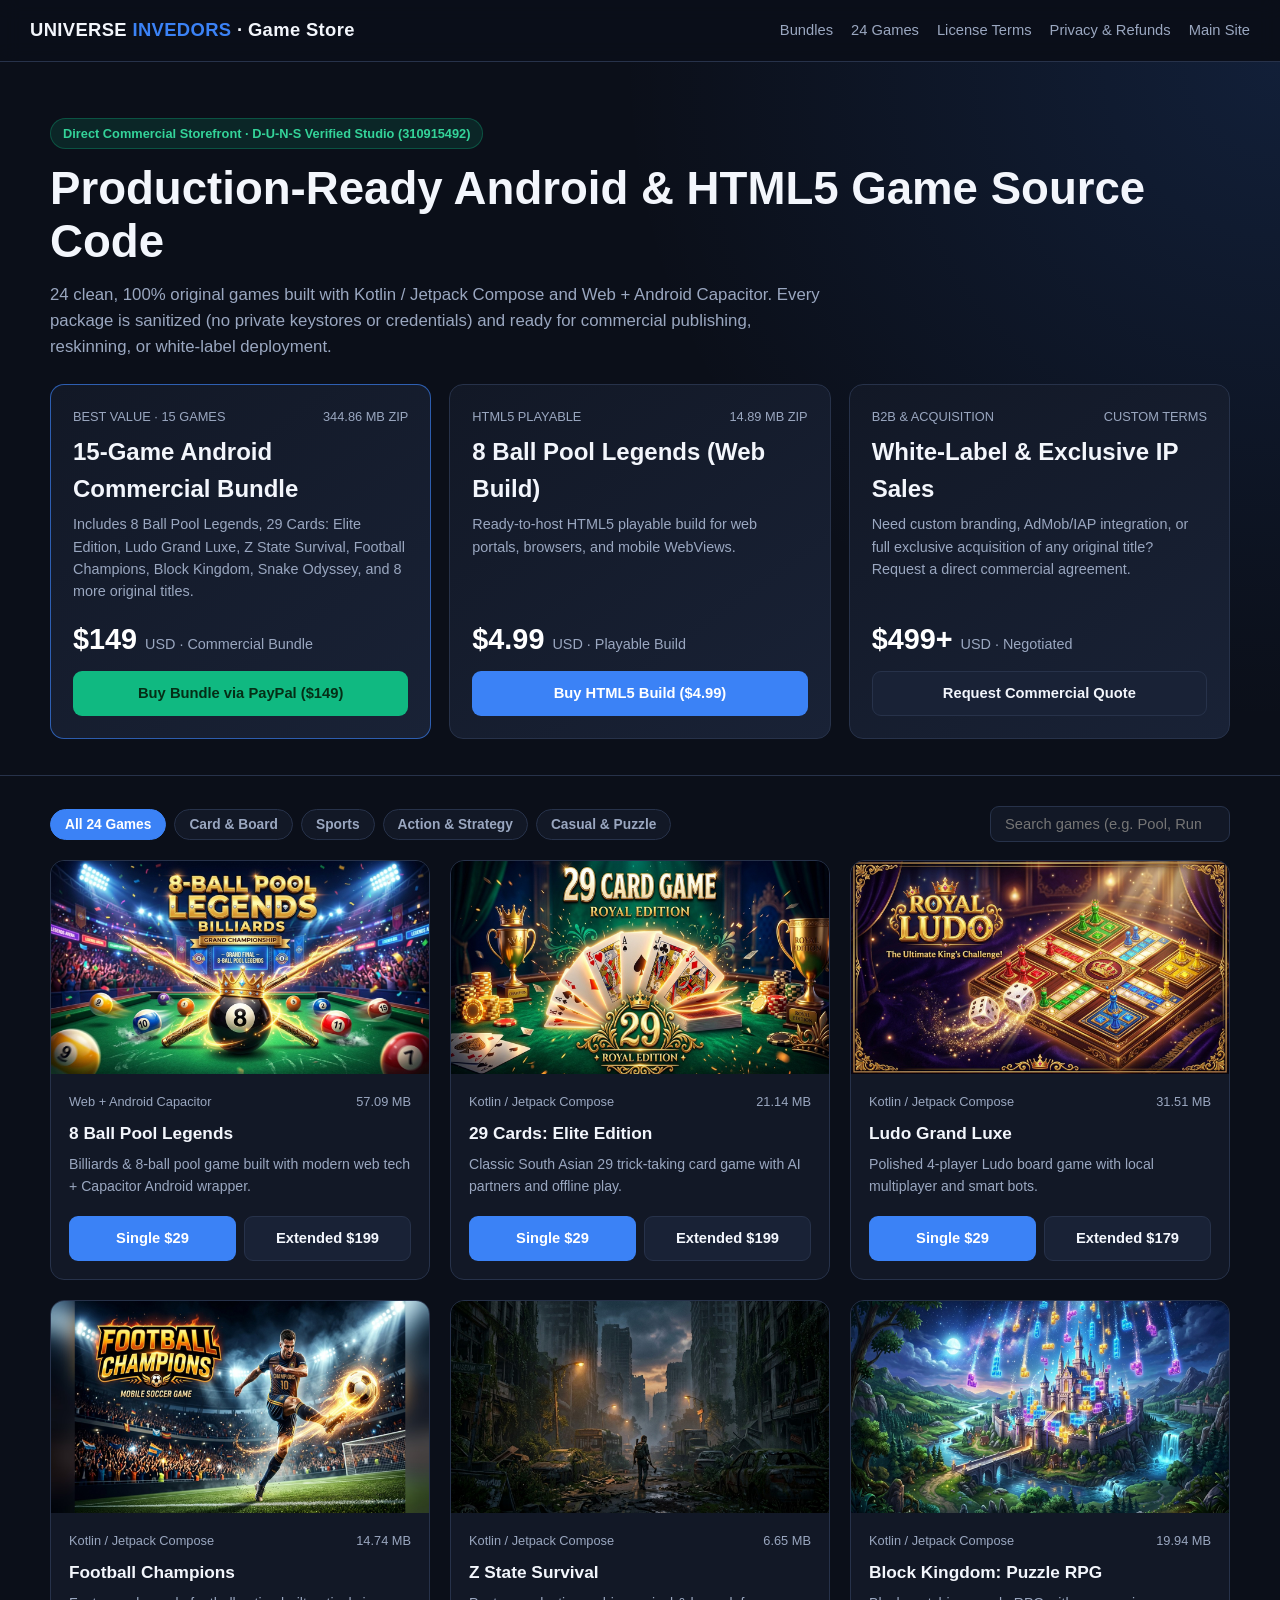
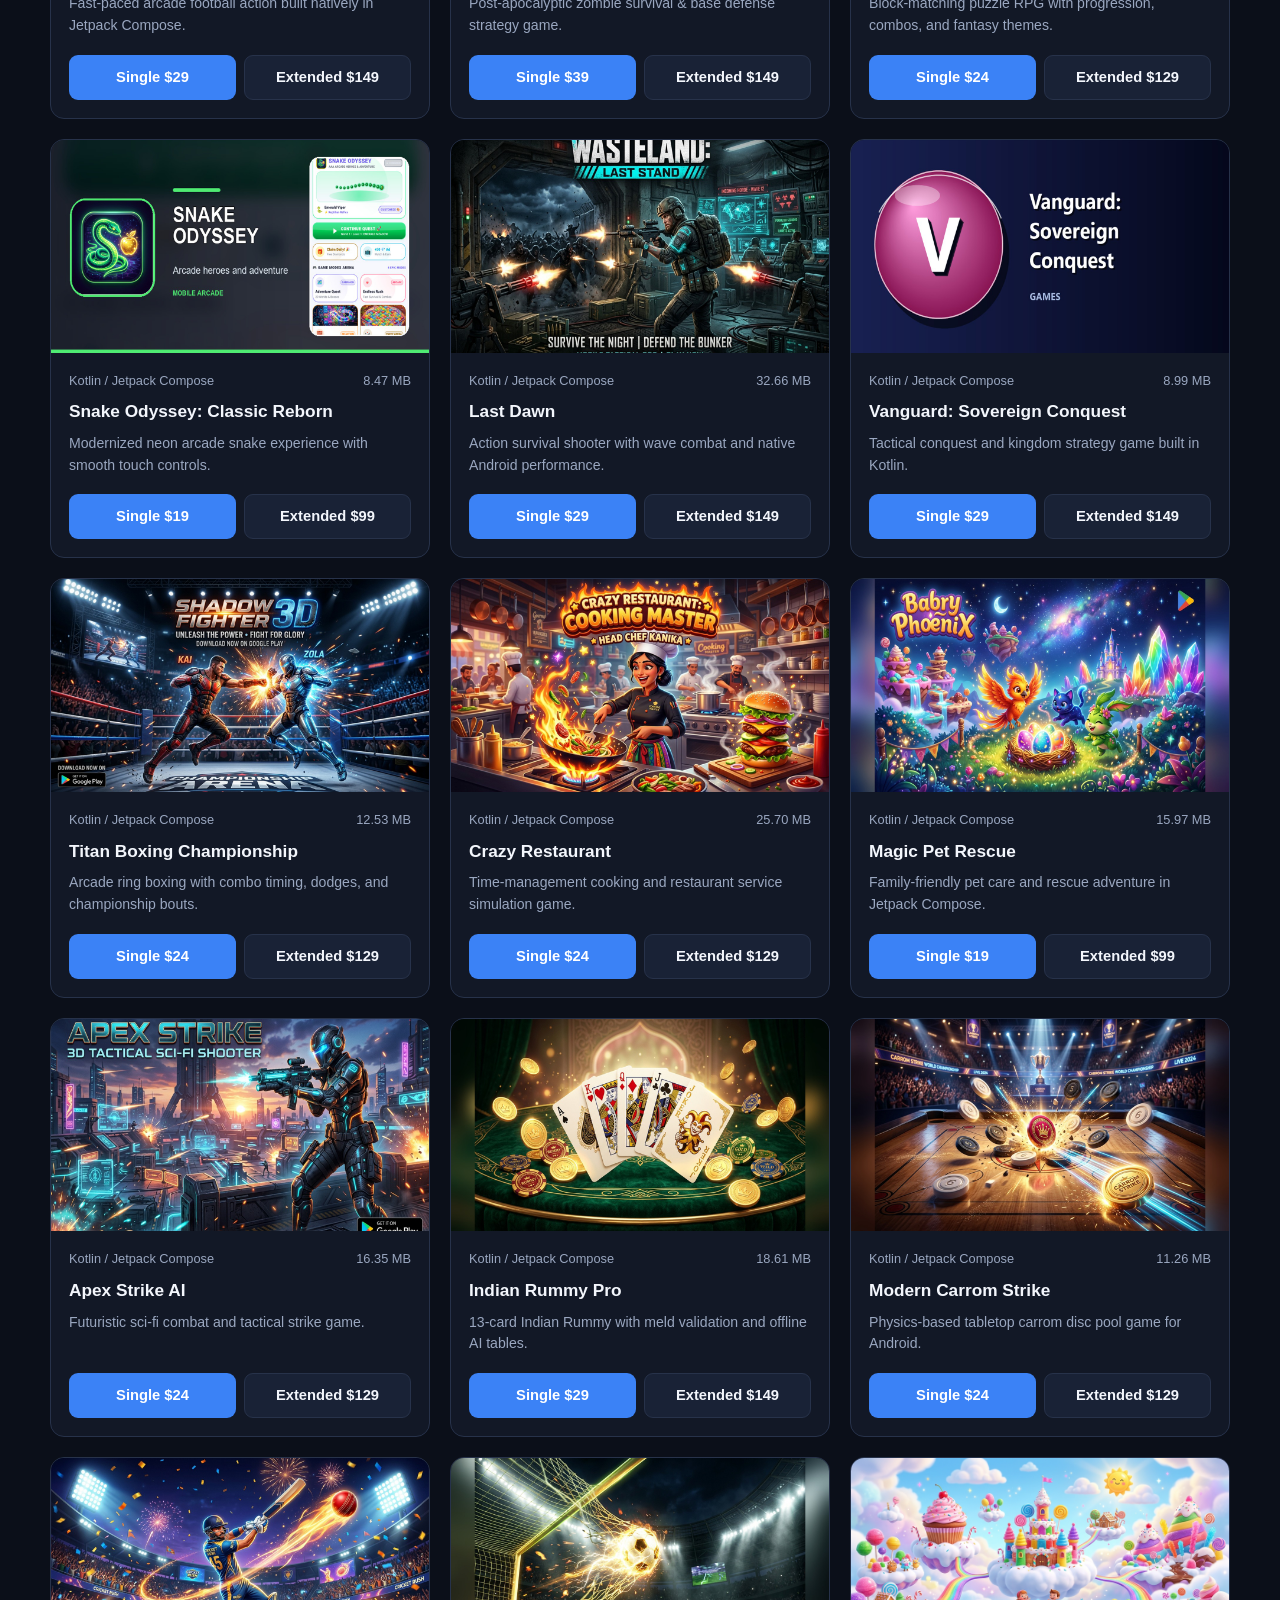
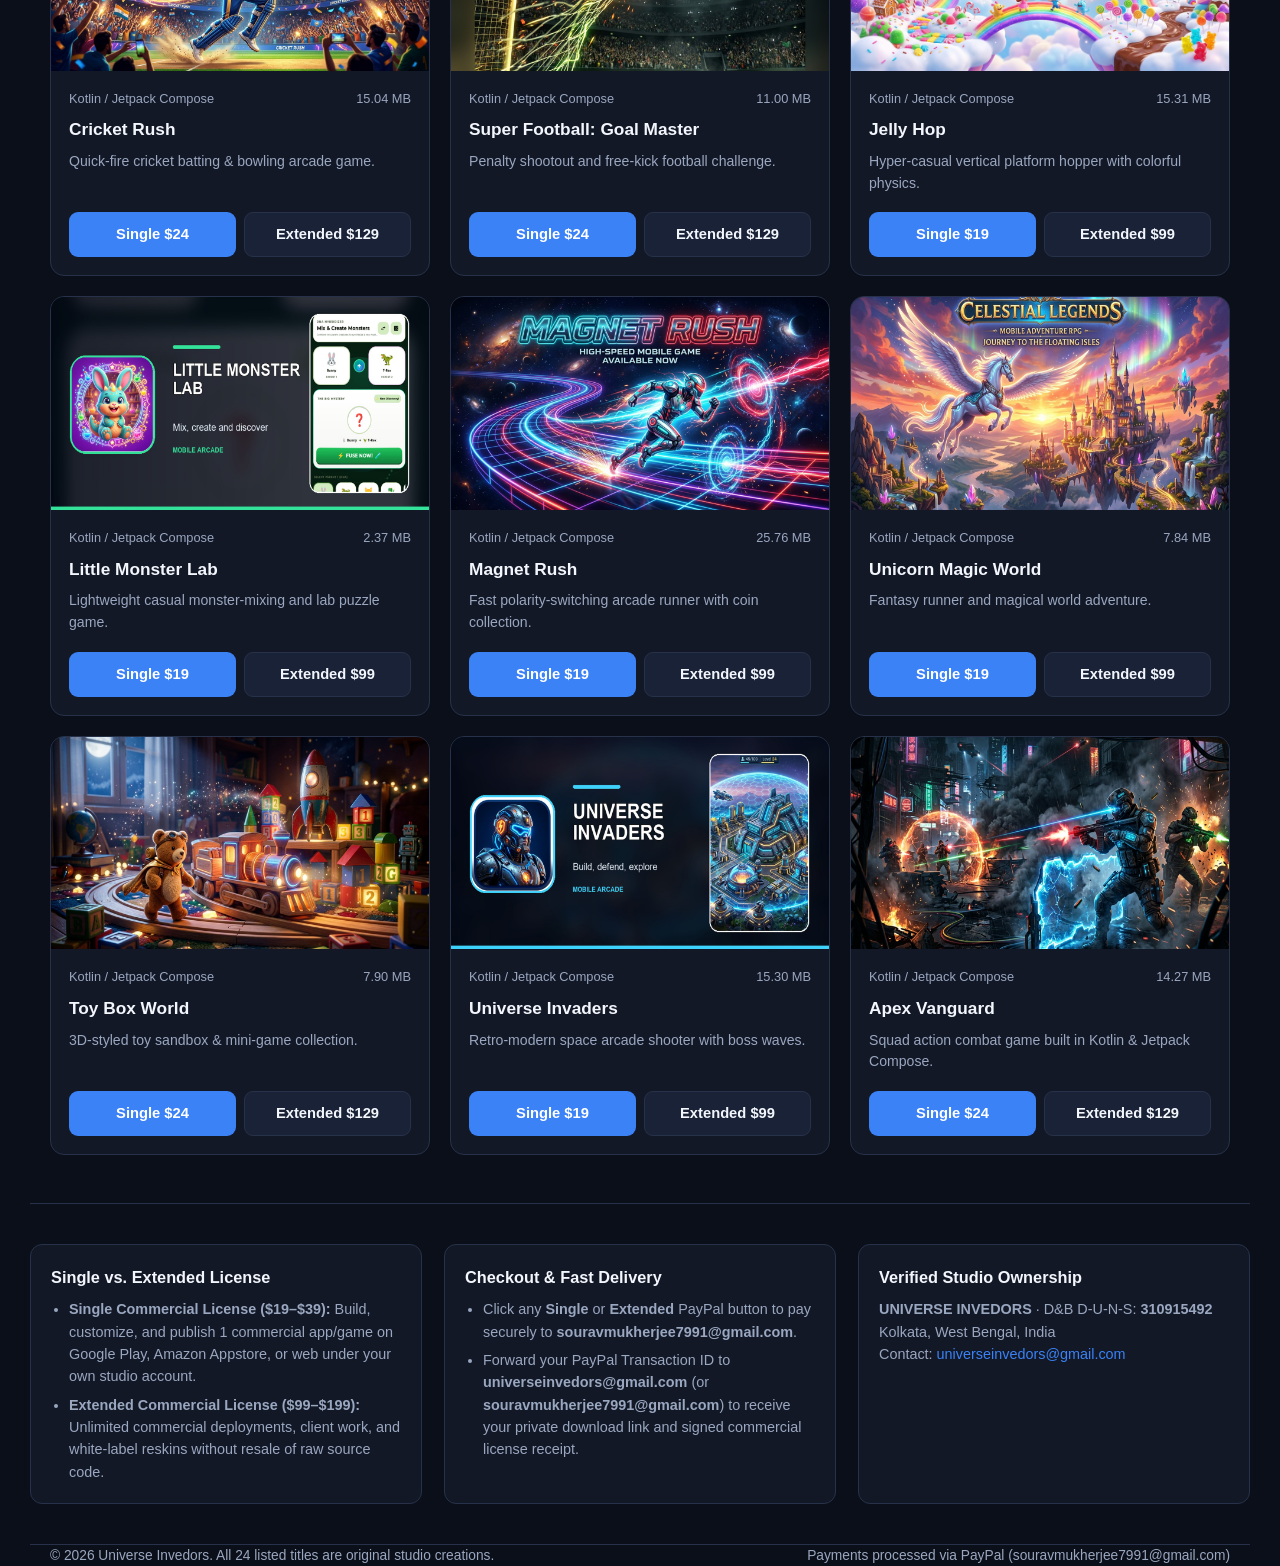
==== index.html @ c0a44145 "Add license terms, privacy/refund policy, and Jelly Hop cover" ====
<!DOCTYPE html>
<html lang="en">
<head>
  <meta charset="UTF-8" />
  <meta name="viewport" content="width=device-width, initial-scale=1.0" />
  <title>Universe Invedors — Commercial Game Source Code &amp; Licensing Store</title>
  <meta name="description" content="Buy sanitized, 100% original Android (Kotlin / Jetpack Compose) and HTML5 game source code, multi-game commercial bundles, and white-label licenses directly from Universe Invedors." />
  <style>
    :root {
      --bg: #0b0f19;
      --surface: #121826;
      --surface-2: #192236;
      --border: #27324a;
      --text: #f3f6fc;
      --muted: #9aa7c0;
      --accent: #3b82f6;
      --accent-2: #10b981;
      --gold: #f59e0b;
    }
    * { box-sizing: border-box; margin: 0; padding: 0; }
    body {
      font-family: -apple-system, BlinkMacSystemFont, "Segoe UI", Roboto, Inter, sans-serif;
      background: var(--bg);
      color: var(--text);
      line-height: 1.55;
    }
    a { color: inherit; text-decoration: none; }
    .container { max-width: 1220px; margin: 0 auto; padding: 0 20px; }
    header {
      border-bottom: 1px solid var(--border);
      background: rgba(11, 15, 25, 0.92);
      position: sticky; top: 0; z-index: 20; backdrop-filter: blur(10px);
    }
    .nav {
      display: flex; align-items: center; justify-content: space-between;
      padding: 16px 0; gap: 16px; flex-wrap: wrap;
    }
    .brand { font-weight: 800; font-size: 1.15rem; letter-spacing: 0.02em; }
    .brand span { color: var(--accent); }
    .nav-links { display: flex; gap: 18px; font-size: 0.92rem; color: var(--muted); }
    .nav-links a:hover { color: var(--text); }
    .hero {
      padding: 56px 0 36px;
      border-bottom: 1px solid var(--border);
      background: radial-gradient(circle at top right, rgba(59,130,246,0.14), transparent 45%);
    }
    .badge {
      display: inline-block; padding: 5px 12px; border-radius: 999px;
      background: rgba(16,185,129,0.14); color: #34d399; font-size: 0.8rem; font-weight: 600;
      border: 1px solid rgba(16,185,129,0.3); margin-bottom: 14px;
    }
    h1 { font-size: clamp(1.9rem, 3.6vw, 2.85rem); line-height: 1.15; margin-bottom: 14px; }
    .hero p { color: var(--muted); max-width: 780px; font-size: 1.05rem; margin-bottom: 24px; }
    .featured-grid {
      display: grid; grid-template-columns: repeat(auto-fit, minmax(280px, 1fr));
      gap: 18px; margin-top: 16px;
    }
    .featured-card {
      background: linear-gradient(145deg, var(--surface), var(--surface-2));
      border: 1px solid var(--border); border-radius: 14px; padding: 22px;
      display: flex; flex-direction: column; justify-content: space-between; gap: 14px;
    }
    .featured-card.highlight { border-color: rgba(59,130,246,0.65); }
    .price-lg { font-size: 1.8rem; font-weight: 800; color: #fff; }
    .btn {
      display: inline-flex; align-items: center; justify-content: center; gap: 8px;
      padding: 10px 16px; border-radius: 9px; font-weight: 600; font-size: 0.92rem;
      cursor: pointer; border: 1px solid transparent; transition: 0.15s ease;
    }
    .btn-primary { background: var(--accent); color: #fff; }
    .btn-primary:hover { background: #2563eb; }
    .btn-green { background: var(--accent-2); color: #052e16; font-weight: 700; }
    .btn-green:hover { background: #059669; color: #fff; }
    .btn-outline { border-color: var(--border); background: var(--surface-2); color: var(--text); }
    .btn-outline:hover { border-color: var(--accent); }
    .controls {
      display: flex; align-items: center; justify-content: space-between;
      gap: 12px; flex-wrap: wrap; padding: 30px 0 18px;
    }
    .filters { display: flex; gap: 8px; flex-wrap: wrap; }
    .filter-btn {
      background: var(--surface); border: 1px solid var(--border); color: var(--muted);
      padding: 7px 14px; border-radius: 999px; cursor: pointer; font-size: 0.86rem; font-weight: 600;
    }
    .filter-btn.active { background: var(--accent); color: #fff; border-color: var(--accent); }
    .search-input {
      background: var(--surface); border: 1px solid var(--border); color: var(--text);
      padding: 9px 14px; border-radius: 9px; min-width: 240px; font-size: 0.92rem;
    }
    .catalog-grid {
      display: grid; grid-template-columns: repeat(auto-fill, minmax(310px, 1fr));
      gap: 20px; padding-bottom: 48px;
    }
    .card {
      background: var(--surface); border: 1px solid var(--border); border-radius: 14px;
      overflow: hidden; display: flex; flex-direction: column;
    }
    .card img { width: 100%; aspect-ratio: 16 / 9; object-fit: cover; display: block; background: #090d16; }
    .card-body { padding: 18px; display: flex; flex-direction: column; gap: 10px; flex: 1; }
    .meta { display: flex; justify-content: space-between; font-size: 0.8rem; color: var(--muted); }
    .card h3 { font-size: 1.08rem; line-height: 1.3; }
    .card p { font-size: 0.88rem; color: var(--muted); flex: 1; }
    .card-actions { display: grid; grid-template-columns: 1fr 1fr; gap: 8px; margin-top: 8px; }
    .info-section {
      border-top: 1px solid var(--border); padding: 40px 0;
      display: grid; grid-template-columns: repeat(auto-fit, minmax(260px, 1fr)); gap: 22px;
    }
    .info-box { background: var(--surface); border: 1px solid var(--border); border-radius: 12px; padding: 20px; }
    .info-box h3 { margin-bottom: 8px; font-size: 1.02rem; }
    .info-box p, .info-box li { color: var(--muted); font-size: 0.9rem; }
    .info-box ul { padding-left: 18px; display: grid; gap: 6px; margin-top: 6px; }
    footer {
      border-top: 1px solid var(--border); padding: 26px 0; color: var(--muted);
      font-size: 0.86rem; display: flex; justify-content: space-between; flex-wrap: wrap; gap: 12px;
    }
  </style>
</head>
<body>
  <header>
    <div class="container nav">
      <div class="brand">UNIVERSE <span>INVEDORS</span> · Game Store</div>
      <nav class="nav-links">
        <a href="#bundles">Bundles</a>
        <a href="#catalog">24 Games</a>
        <a href="license.html">License Terms</a>
        <a href="privacy.html">Privacy &amp; Refunds</a>
        <a href="https://universeinvedors.tech/" target="_blank" rel="noopener">Main Site</a>
      </nav>
    </div>
  </header>

  <section class="hero" id="bundles">
    <div class="container">
      <div class="badge">Direct Commercial Storefront · D-U-N-S Verified Studio (310915492)</div>
      <h1>Production-Ready Android &amp; HTML5 Game Source Code</h1>
      <p>
        24 clean, 100% original games built with Kotlin / Jetpack Compose and Web + Android Capacitor.
        Every package is sanitized (no private keystores or credentials) and ready for commercial publishing, reskinning, or white-label deployment.
      </p>

      <div class="featured-grid">
        <div class="featured-card highlight">
          <div>
            <div class="meta"><span>BEST VALUE · 15 GAMES</span><span>344.86 MB ZIP</span></div>
            <h2 style="margin:6px 0;">15-Game Android Commercial Bundle</h2>
            <p style="font-size:0.9rem;color:var(--muted);margin:0;">
              Includes 8 Ball Pool Legends, 29 Cards: Elite Edition, Ludo Grand Luxe, Z State Survival, Football Champions, Block Kingdom, Snake Odyssey, and 8 more original titles.
            </p>
          </div>
          <div>
            <div class="price-lg" style="margin-bottom:10px;">$149 <span style="font-size:0.9rem;color:var(--muted);font-weight:500;">USD · Commercial Bundle</span></div>
            <a class="btn btn-green" style="width:100%;" target="_blank" rel="noopener"
               href="https://www.paypal.com/cgi-bin/webscr?cmd=_xclick&business=souravmukherjee7991%40gmail.com&item_name=Universe+Invedors+15-Game+Android+Commercial+Bundle&amount=149.00&currency_code=USD">
              Buy Bundle via PayPal ($149)
            </a>
          </div>
        </div>

        <div class="featured-card">
          <div>
            <div class="meta"><span>HTML5 PLAYABLE</span><span>14.89 MB ZIP</span></div>
            <h2 style="margin:6px 0;">8 Ball Pool Legends (Web Build)</h2>
            <p style="font-size:0.9rem;color:var(--muted);margin:0;">
              Ready-to-host HTML5 playable build for web portals, browsers, and mobile WebViews.
            </p>
          </div>
          <div>
            <div class="price-lg" style="margin-bottom:10px;">$4.99 <span style="font-size:0.9rem;color:var(--muted);font-weight:500;">USD · Playable Build</span></div>
            <a class="btn btn-primary" style="width:100%;" target="_blank" rel="noopener"
               href="https://www.paypal.com/cgi-bin/webscr?cmd=_xclick&business=souravmukherjee7991%40gmail.com&item_name=8+Ball+Pool+Legends+HTML5+Playable+Build&amount=4.99&currency_code=USD">
              Buy HTML5 Build ($4.99)
            </a>
          </div>
        </div>

        <div class="featured-card">
          <div>
            <div class="meta"><span>B2B &amp; ACQUISITION</span><span>CUSTOM TERMS</span></div>
            <h2 style="margin:6px 0;">White-Label &amp; Exclusive IP Sales</h2>
            <p style="font-size:0.9rem;color:var(--muted);margin:0;">
              Need custom branding, AdMob/IAP integration, or full exclusive acquisition of any original title? Request a direct commercial agreement.
            </p>
          </div>
          <div>
            <div class="price-lg" style="margin-bottom:10px;">$499+ <span style="font-size:0.9rem;color:var(--muted);font-weight:500;">USD · Negotiated</span></div>
            <a class="btn btn-outline" style="width:100%;"
               href="mailto:universeinvedors@gmail.com,souravmukherjee7991@gmail.com?subject=Commercial%20Licensing%20%2F%20Acquisition%20Inquiry%20-%20Universe%20Invedors">
              Request Commercial Quote
            </a>
          </div>
        </div>
      </div>
    </div>
  </section>

  <main class="container" id="catalog">
    <div class="controls">
      <div class="filters" id="filters">
        <button class="filter-btn active" data-cat="all">All 24 Games</button>
        <button class="filter-btn" data-cat="card">Card &amp; Board</button>
        <button class="filter-btn" data-cat="sports">Sports</button>
        <button class="filter-btn" data-cat="action">Action &amp; Strategy</button>
        <button class="filter-btn" data-cat="casual">Casual &amp; Puzzle</button>
      </div>
      <input id="search" class="search-input" type="search" placeholder="Search games (e.g. Pool, Rummy, Survival)..." />
    </div>

    <div class="catalog-grid" id="grid"></div>
  </main>

  <section class="container info-section" id="licensing">
    <div class="info-box">
      <h3>Single vs. Extended License</h3>
      <ul>
        <li><strong>Single Commercial License ($19–$39):</strong> Build, customize, and publish 1 commercial app/game on Google Play, Amazon Appstore, or web under your own studio account.</li>
        <li><strong>Extended Commercial License ($99–$199):</strong> Unlimited commercial deployments, client work, and white-label reskins without resale of raw source code.</li>
      </ul>
    </div>
    <div class="info-box">
      <h3>Checkout &amp; Fast Delivery</h3>
      <ul>
        <li>Click any <strong>Single</strong> or <strong>Extended</strong> PayPal button to pay securely to <strong>souravmukherjee7991@gmail.com</strong>.</li>
        <li>Forward your PayPal Transaction ID to <strong>universeinvedors@gmail.com</strong> (or <strong>souravmukherjee7991@gmail.com</strong>) to receive your private download link and signed commercial license receipt.</li>
      </ul>
    </div>
    <div class="info-box">
      <h3>Verified Studio Ownership</h3>
      <p>
        <strong>UNIVERSE INVEDORS</strong> · D&amp;B D-U-N-S: <strong>310915492</strong><br />
        Kolkata, West Bengal, India<br />
        Contact: <a href="mailto:universeinvedors@gmail.com" style="color:var(--accent);">universeinvedors@gmail.com</a>
      </p>
    </div>
  </section>

  <footer class="container">
    <span>© 2026 Universe Invedors. All 24 listed titles are original studio creations.</span>
    <span>Payments processed via PayPal (souravmukherjee7991@gmail.com)</span>
  </footer>

  <script>
    const PAYPAL_EMAIL = "souravmukherjee7991@gmail.com";
    const GAMES = [
      { id: 1, title: "8 Ball Pool Legends", cat: "sports", stack: "Web + Android Capacitor", size: "57.09 MB", single: 29, ext: 199, cover: "01-8-ball-pool-legends-cover-1280x720.jpg", desc: "Billiards & 8-ball pool game built with modern web tech + Capacitor Android wrapper." },
      { id: 2, title: "29 Cards: Elite Edition", cat: "card", stack: "Kotlin / Jetpack Compose", size: "21.14 MB", single: 29, ext: 199, cover: "02-29-cards-elite-edition-cover-1280x720.jpg", desc: "Classic South Asian 29 trick-taking card game with AI partners and offline play." },
      { id: 3, title: "Ludo Grand Luxe", cat: "card", stack: "Kotlin / Jetpack Compose", size: "31.51 MB", single: 29, ext: 179, cover: "03-ludo-grand-luxe-cover-1280x720.jpg", desc: "Polished 4-player Ludo board game with local multiplayer and smart bots." },
      { id: 4, title: "Football Champions", cat: "sports", stack: "Kotlin / Jetpack Compose", size: "14.74 MB", single: 29, ext: 149, cover: "04-football-champions-cover-1280x720.jpg", desc: "Fast-paced arcade football action built natively in Jetpack Compose." },
      { id: 5, title: "Z State Survival", cat: "action", stack: "Kotlin / Jetpack Compose", size: "6.65 MB", single: 39, ext: 149, cover: "05-z-state-survival-cover-1280x720.jpg", desc: "Post-apocalyptic zombie survival & base defense strategy game." },
      { id: 6, title: "Block Kingdom: Puzzle RPG", cat: "casual", stack: "Kotlin / Jetpack Compose", size: "19.94 MB", single: 24, ext: 129, cover: "06-block-kingdom-cover-1280x720.jpg", desc: "Block-matching puzzle RPG with progression, combos, and fantasy themes." },
      { id: 7, title: "Snake Odyssey: Classic Reborn", cat: "casual", stack: "Kotlin / Jetpack Compose", size: "8.47 MB", single: 19, ext: 99, cover: "07-snake-odyssey-cover-1280x720.jpg", desc: "Modernized neon arcade snake experience with smooth touch controls." },
      { id: 8, title: "Last Dawn", cat: "action", stack: "Kotlin / Jetpack Compose", size: "32.66 MB", single: 29, ext: 149, cover: "08-last-dawn-cover-1280x720.jpg", desc: "Action survival shooter with wave combat and native Android performance." },
      { id: 9, title: "Vanguard: Sovereign Conquest", cat: "action", stack: "Kotlin / Jetpack Compose", size: "8.99 MB", single: 29, ext: 149, cover: "09-vanguard-sovereign-conquest-cover-1280x720.jpg", desc: "Tactical conquest and kingdom strategy game built in Kotlin." },
      { id: 10, title: "Titan Boxing Championship", cat: "sports", stack: "Kotlin / Jetpack Compose", size: "12.53 MB", single: 24, ext: 129, cover: "10-titan-boxing-championship-cover-1280x720.jpg", desc: "Arcade ring boxing with combo timing, dodges, and championship bouts." },
      { id: 11, title: "Crazy Restaurant", cat: "casual", stack: "Kotlin / Jetpack Compose", size: "25.70 MB", single: 24, ext: 129, cover: "11-crazy-restaurant-cover-1280x720.jpg", desc: "Time-management cooking and restaurant service simulation game." },
      { id: 12, title: "Magic Pet Rescue", cat: "casual", stack: "Kotlin / Jetpack Compose", size: "15.97 MB", single: 19, ext: 99, cover: "12-magic-pet-rescue-cover-1280x720.jpg", desc: "Family-friendly pet care and rescue adventure in Jetpack Compose." },
      { id: 13, title: "Apex Strike AI", cat: "action", stack: "Kotlin / Jetpack Compose", size: "16.35 MB", single: 24, ext: 129, cover: "13-apex-strike-ai-cover-1280x720.jpg", desc: "Futuristic sci-fi combat and tactical strike game." },
      { id: 14, title: "Indian Rummy Pro", cat: "card", stack: "Kotlin / Jetpack Compose", size: "18.61 MB", single: 29, ext: 149, cover: "14-indian-rummy-cover-1280x720.jpg", desc: "13-card Indian Rummy with meld validation and offline AI tables." },
      { id: 15, title: "Modern Carrom Strike", cat: "card", stack: "Kotlin / Jetpack Compose", size: "11.26 MB", single: 24, ext: 129, cover: "15-modern-carrom-strike-cover-1280x720.jpg", desc: "Physics-based tabletop carrom disc pool game for Android." },
      { id: 16, title: "Cricket Rush", cat: "sports", stack: "Kotlin / Jetpack Compose", size: "15.04 MB", single: 24, ext: 129, cover: "16-cricket-rush-cover-1280x720.jpg", desc: "Quick-fire cricket batting & bowling arcade game." },
      { id: 17, title: "Super Football: Goal Master", cat: "sports", stack: "Kotlin / Jetpack Compose", size: "11.00 MB", single: 24, ext: 129, cover: "17-super-football-goal-master-cover-1280x720.jpg", desc: "Penalty shootout and free-kick football challenge." },
      { id: 18, title: "Jelly Hop", cat: "casual", stack: "Kotlin / Jetpack Compose", size: "15.31 MB", single: 19, ext: 99, cover: "18-jelly-hop-cover-1280x720.jpg", desc: "Hyper-casual vertical platform hopper with colorful physics." },
      { id: 19, title: "Little Monster Lab", cat: "casual", stack: "Kotlin / Jetpack Compose", size: "2.37 MB", single: 19, ext: 99, cover: "19-little-monster-lab-cover-1280x720.jpg", desc: "Lightweight casual monster-mixing and lab puzzle game." },
      { id: 20, title: "Magnet Rush", cat: "casual", stack: "Kotlin / Jetpack Compose", size: "25.76 MB", single: 19, ext: 99, cover: "20-magnet-rush-cover-1280x720.jpg", desc: "Fast polarity-switching arcade runner with coin collection." },
      { id: 21, title: "Unicorn Magic World", cat: "casual", stack: "Kotlin / Jetpack Compose", size: "7.84 MB", single: 19, ext: 99, cover: "21-unicorn-magic-world-cover-1280x720.jpg", desc: "Fantasy runner and magical world adventure." },
      { id: 22, title: "Toy Box World", cat: "casual", stack: "Kotlin / Jetpack Compose", size: "7.90 MB", single: 24, ext: 129, cover: "22-toy-box-world-cover-1280x720.jpg", desc: "3D-styled toy sandbox & mini-game collection." },
      { id: 23, title: "Universe Invaders", cat: "action", stack: "Kotlin / Jetpack Compose", size: "15.30 MB", single: 19, ext: 99, cover: "23-universe-invaders-cover-1280x720.jpg", desc: "Retro-modern space arcade shooter with boss waves." },
      { id: 24, title: "Apex Vanguard", cat: "action", stack: "Kotlin / Jetpack Compose", size: "14.27 MB", single: 24, ext: 129, cover: "24-apex-vanguard-cover-1280x720.jpg", desc: "Squad action combat game built in Kotlin & Jetpack Compose." }
    ];

    function paypalUrl(itemName, price) {
      const params = new URLSearchParams({
        cmd: "_xclick",
        business: PAYPAL_EMAIL,
        item_name: itemName,
        amount: price.toFixed(2),
        currency_code: "USD"
      });
      return `https://www.paypal.com/cgi-bin/webscr?${params.toString()}`;
    }

    let currentCat = "all";
    const grid = document.getElementById("grid");
    const search = document.getElementById("search");

    function render() {
      const q = search.value.trim().toLowerCase();
      const filtered = GAMES.filter(g => (currentCat === "all" || g.cat === currentCat) && (!q || g.title.toLowerCase().includes(q) || g.desc.toLowerCase().includes(q)));
      grid.innerHTML = filtered.map(g => `
        <article class="card">
          <img src="assets/covers/${g.cover}" alt="${g.title}" loading="lazy" />
          <div class="card-body">
            <div class="meta"><span>${g.stack}</span><span>${g.size}</span></div>
            <h3>${g.title}</h3>
            <p>${g.desc}</p>
            <div class="card-actions">
              <a class="btn btn-primary" target="_blank" rel="noopener" href="${paypalUrl(g.title + ' - Single Commercial License', g.single)}">Single $${g.single}</a>
              <a class="btn btn-outline" target="_blank" rel="noopener" href="${paypalUrl(g.title + ' - Extended Commercial License', g.ext)}">Extended $${g.ext}</a>
            </div>
          </div>
        </article>
      `).join("");
    }

    document.getElementById("filters").addEventListener("click", (e) => {
      if (!e.target.matches(".filter-btn")) return;
      document.querySelectorAll(".filter-btn").forEach(b => b.classList.remove("active"));
      e.target.classList.add("active");
      currentCat = e.target.dataset.cat;
      render();
    });
    search.addEventListener("input", render);
    render();
  </script>
</body>
</html>
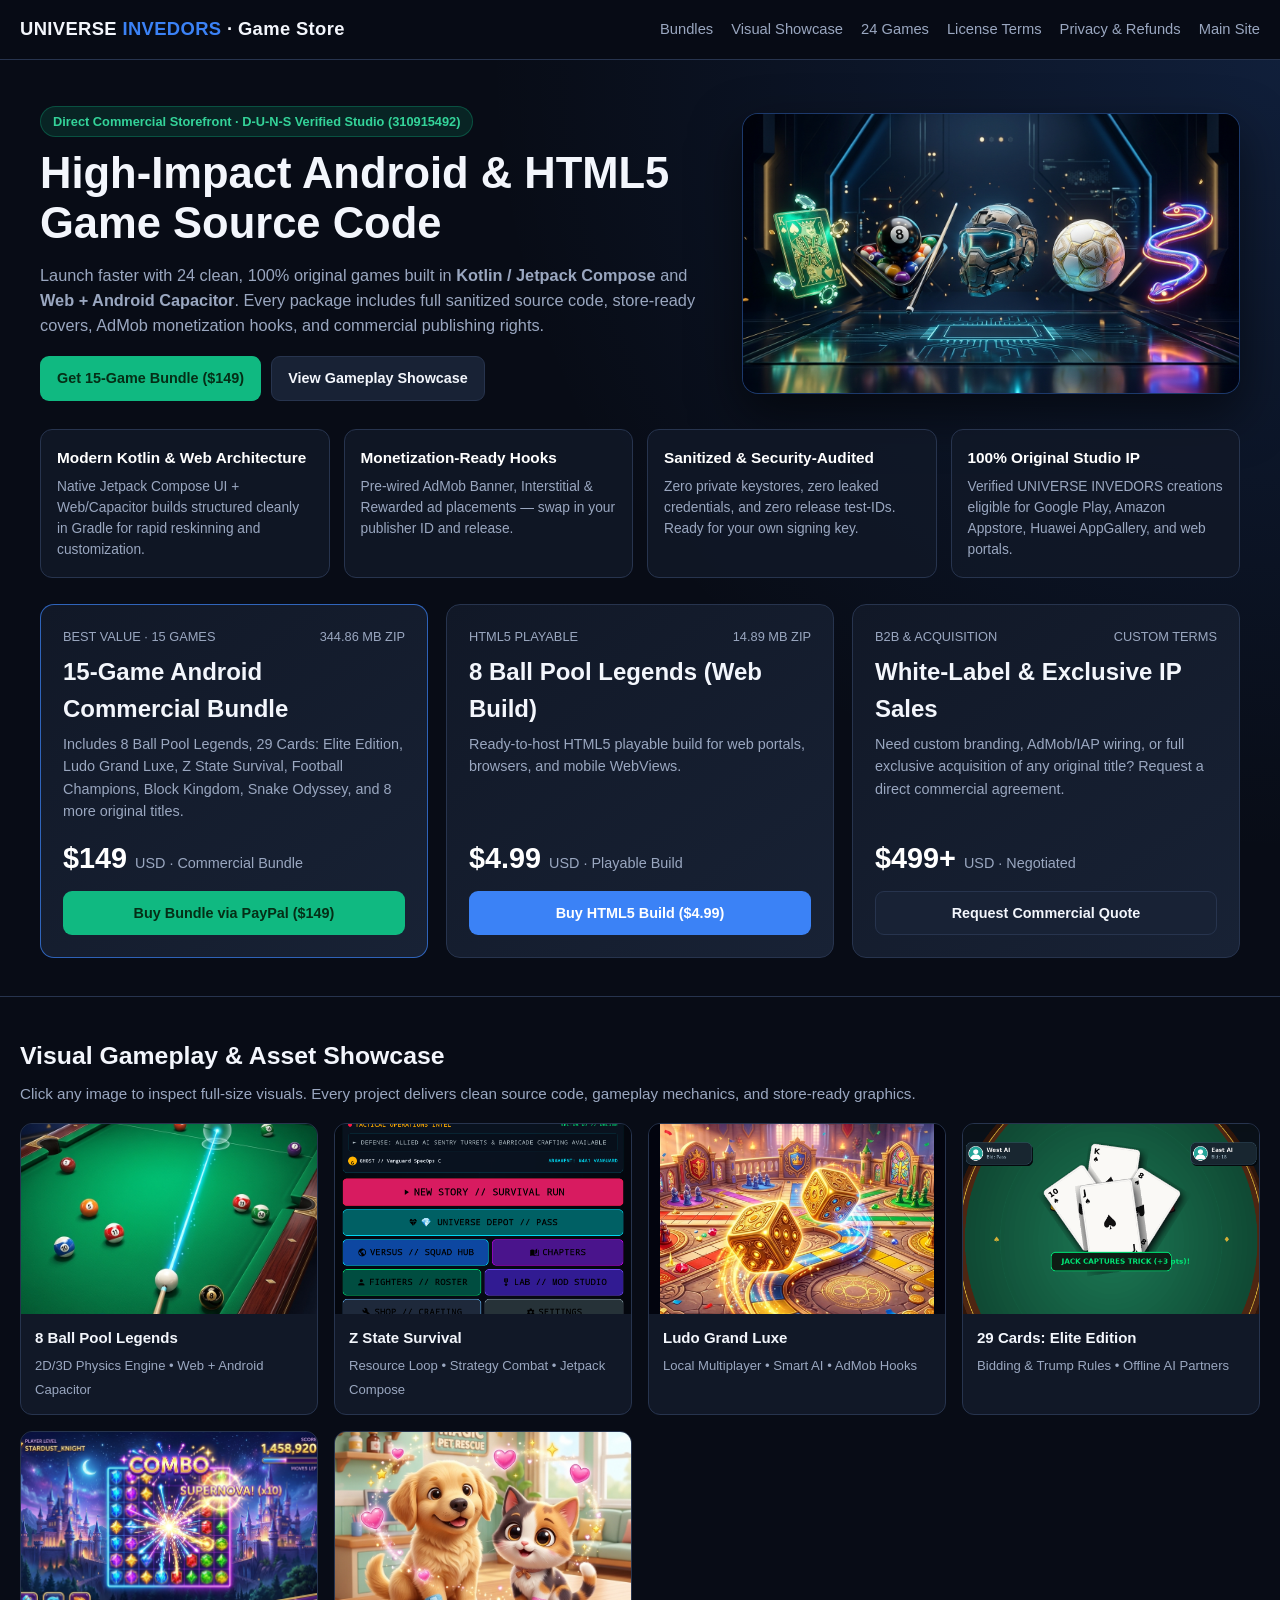
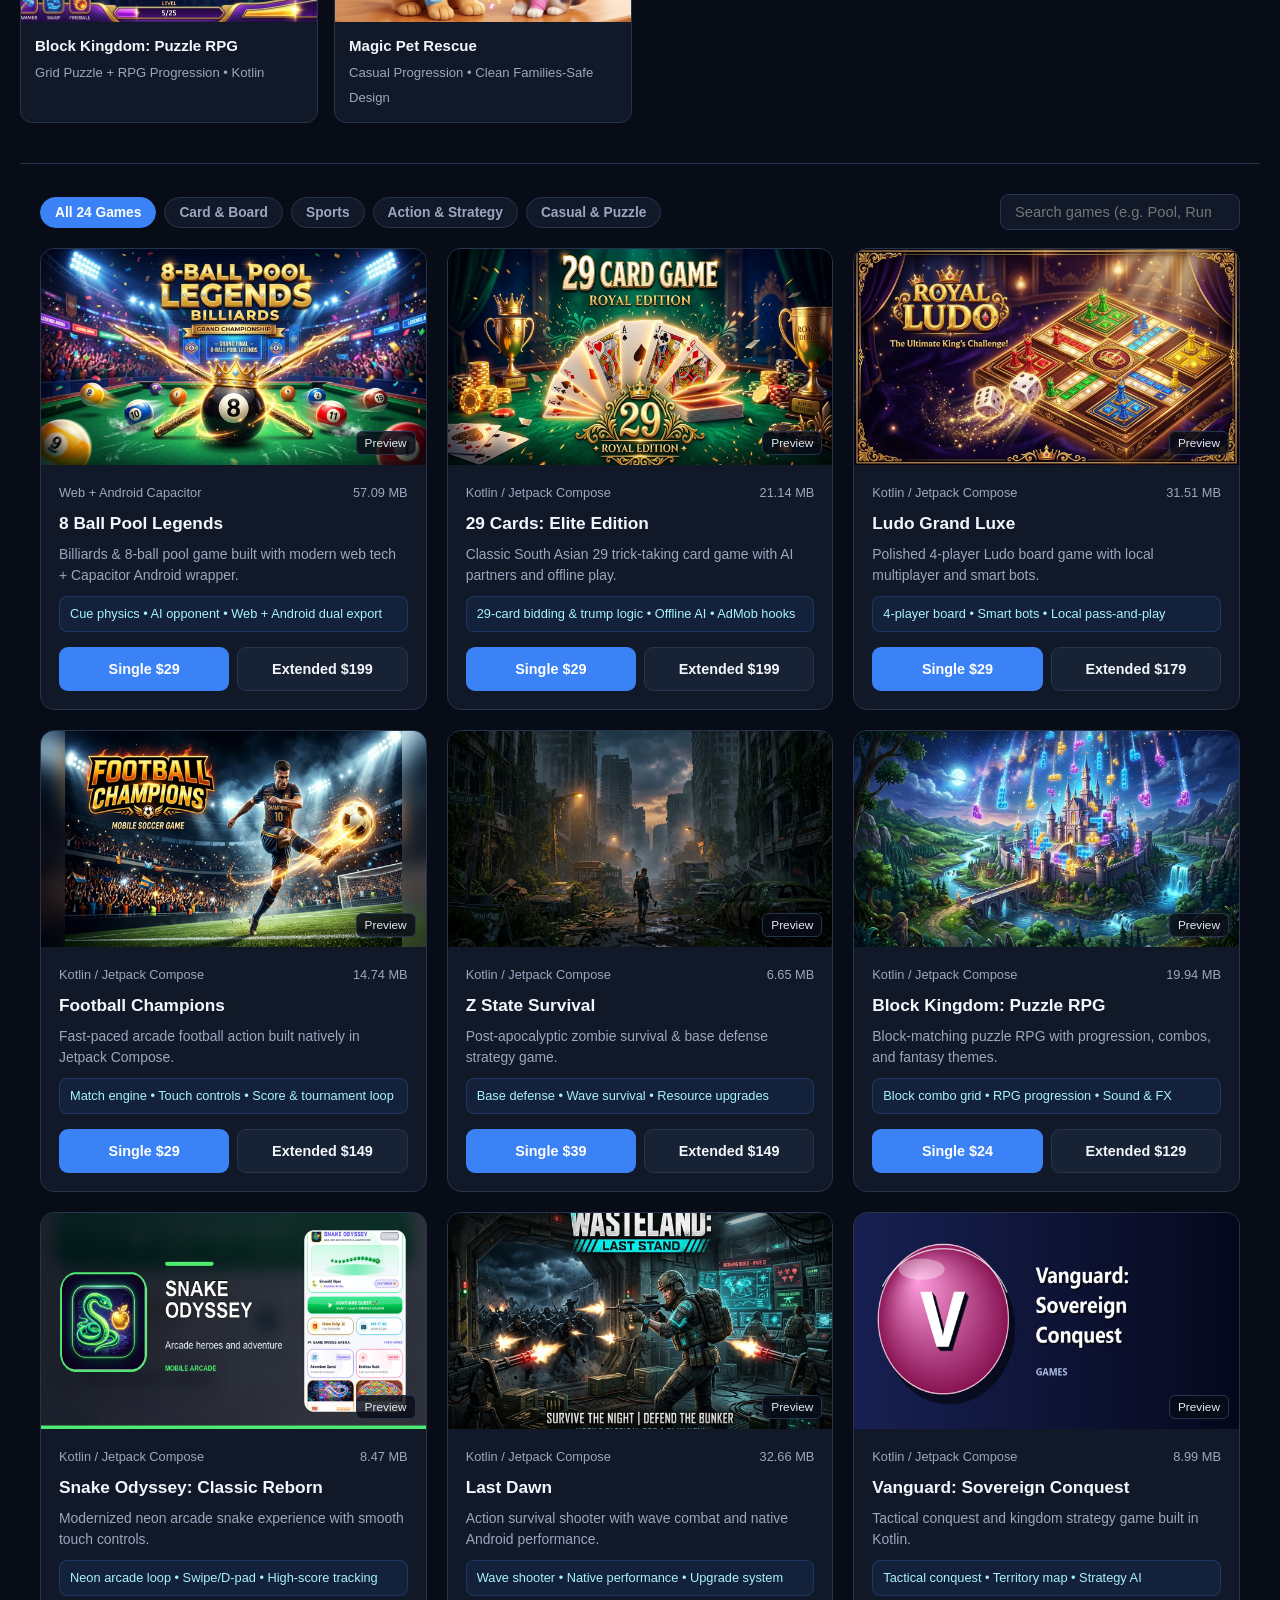
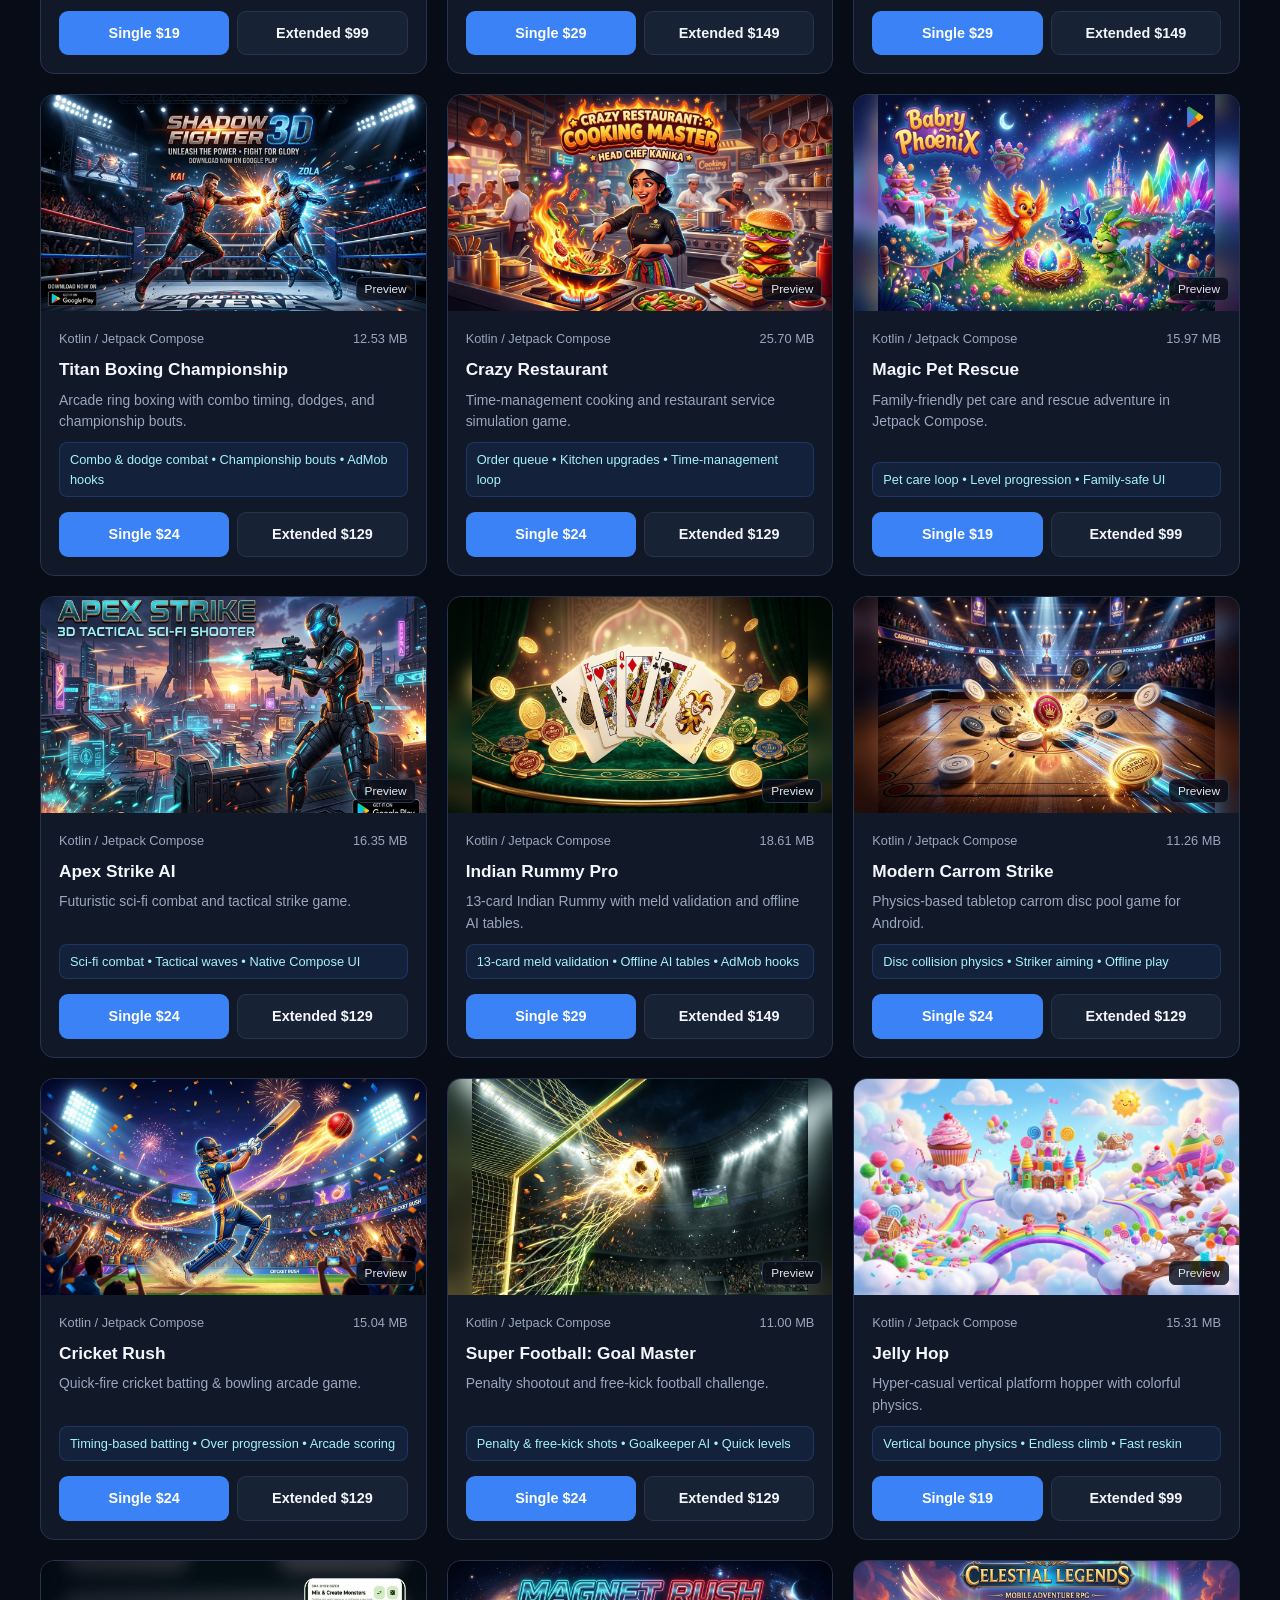
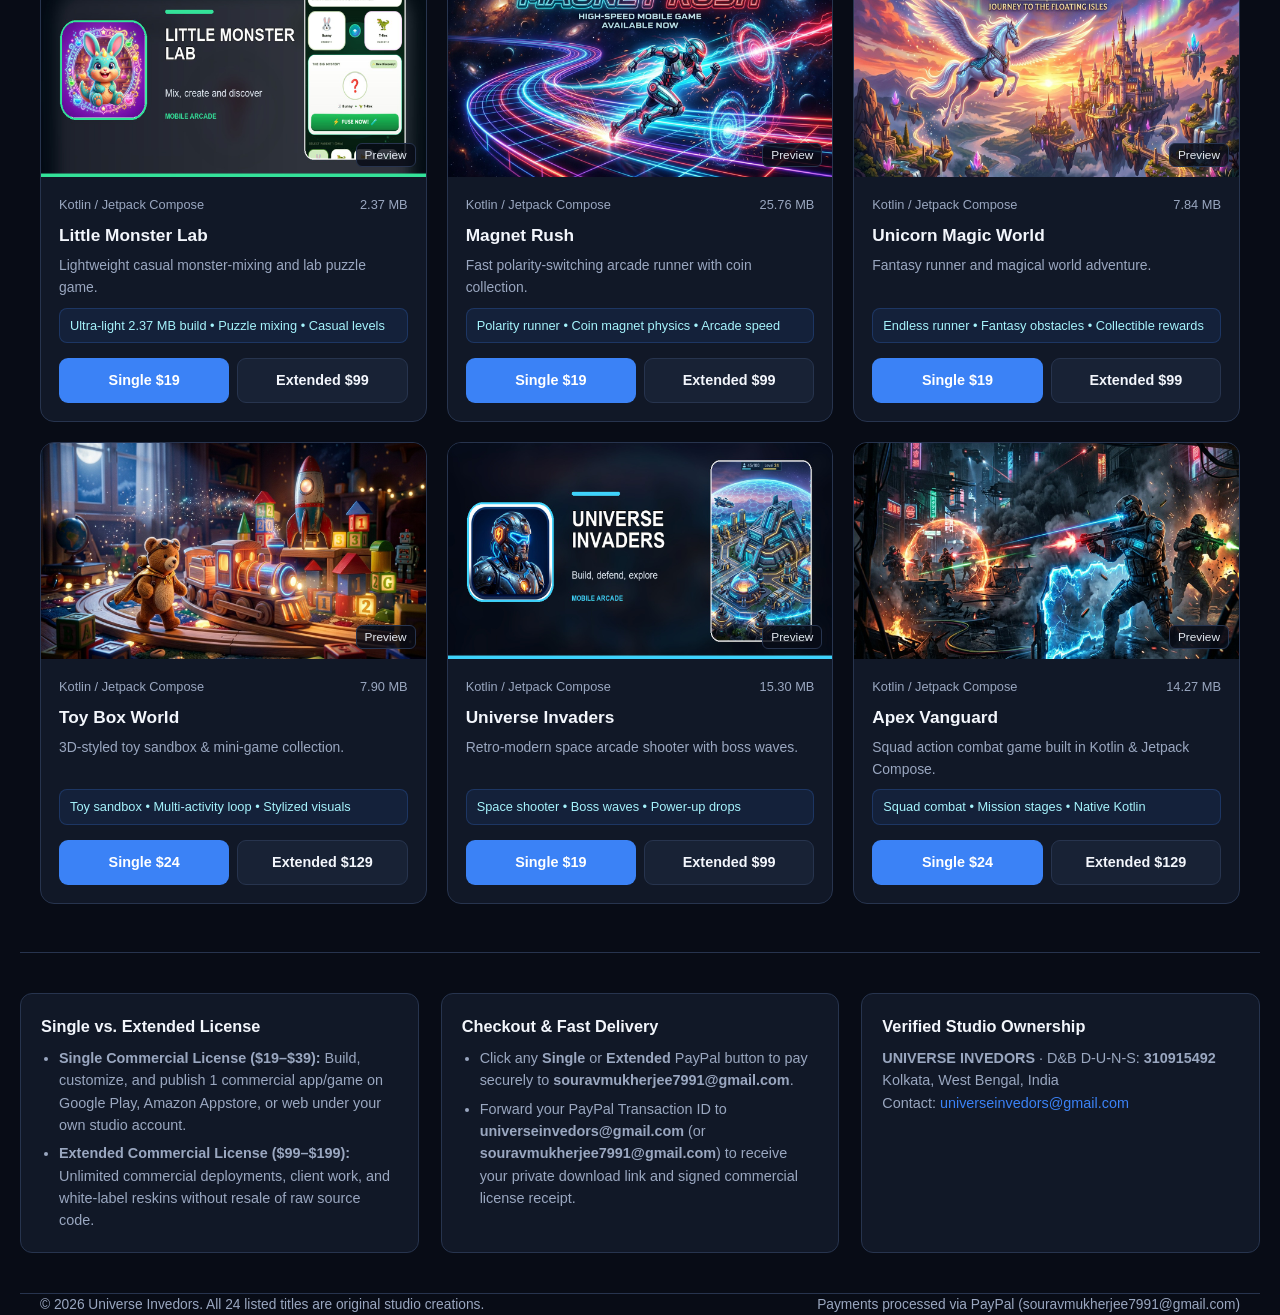
==== commit 68670c28: "Upgrade storefront with AAA hero banner, gameplay showcase, and per-game capability specs" ====
--- a/index.html
+++ b/index.html
@@ -5,12 +5,17 @@
   <meta name="viewport" content="width=device-width, initial-scale=1.0" />
   <title>Universe Invedors — Commercial Game Source Code &amp; Licensing Store</title>
   <meta name="description" content="Buy sanitized, 100% original Android (Kotlin / Jetpack Compose) and HTML5 game source code, multi-game commercial bundles, and white-label licenses directly from Universe Invedors." />
+  <meta property="og:title" content="Universe Invedors — 24 Original Android &amp; HTML5 Games (Commercial Source)" />
+  <meta property="og:description" content="Production-ready Kotlin/Jetpack Compose &amp; Web+Capacitor game source code, 15-game bundle ($149), and HTML5 playable builds." />
+  <meta property="og:image" content="https://innnervision.github.io/universe-invedors-games-store/assets/showcase/hero-bundle-banner.jpg" />
+  <meta property="og:type" content="website" />
+  <meta name="twitter:card" content="summary_large_image" />
   <style>
     :root {
-      --bg: #0b0f19;
-      --surface: #121826;
-      --surface-2: #192236;
-      --border: #27324a;
+      --bg: #080c16;
+      --surface: #111827;
+      --surface-2: #182235;
+      --border: #27344e;
       --text: #f3f6fc;
       --muted: #9aa7c0;
       --accent: #3b82f6;
@@ -25,46 +30,65 @@
       line-height: 1.55;
     }
     a { color: inherit; text-decoration: none; }
-    .container { max-width: 1220px; margin: 0 auto; padding: 0 20px; }
+    .container { max-width: 1240px; margin: 0 auto; padding: 0 20px; }
     header {
       border-bottom: 1px solid var(--border);
-      background: rgba(11, 15, 25, 0.92);
-      position: sticky; top: 0; z-index: 20; backdrop-filter: blur(10px);
+      background: rgba(8, 12, 22, 0.92);
+      position: sticky; top: 0; z-index: 30; backdrop-filter: blur(10px);
     }
     .nav {
       display: flex; align-items: center; justify-content: space-between;
-      padding: 16px 0; gap: 16px; flex-wrap: wrap;
+      padding: 15px 0; gap: 16px; flex-wrap: wrap;
     }
     .brand { font-weight: 800; font-size: 1.15rem; letter-spacing: 0.02em; }
     .brand span { color: var(--accent); }
-    .nav-links { display: flex; gap: 18px; font-size: 0.92rem; color: var(--muted); }
+    .nav-links { display: flex; gap: 18px; font-size: 0.92rem; color: var(--muted); flex-wrap: wrap; }
     .nav-links a:hover { color: var(--text); }
     .hero {
-      padding: 56px 0 36px;
+      padding: 46px 0 38px;
       border-bottom: 1px solid var(--border);
-      background: radial-gradient(circle at top right, rgba(59,130,246,0.14), transparent 45%);
-    }
+      background: radial-gradient(circle at top right, rgba(59,130,246,0.16), transparent 50%);
+    }
+    .hero-split {
+      display: grid; grid-template-columns: 1.15fr 0.85fr; gap: 28px; align-items: center;
+      margin-bottom: 28px;
+    }
+    @media (max-width: 900px) { .hero-split { grid-template-columns: 1fr; } }
+    .hero-img-wrap {
+      border-radius: 16px; overflow: hidden; border: 1px solid rgba(59,130,246,0.35);
+      box-shadow: 0 20px 50px rgba(0,0,0,0.55); background: #0d1322;
+    }
+    .hero-img-wrap img { width: 100%; display: block; aspect-ratio: 16/9; object-fit: cover; }
     .badge {
       display: inline-block; padding: 5px 12px; border-radius: 999px;
       background: rgba(16,185,129,0.14); color: #34d399; font-size: 0.8rem; font-weight: 600;
-      border: 1px solid rgba(16,185,129,0.3); margin-bottom: 14px;
-    }
-    h1 { font-size: clamp(1.9rem, 3.6vw, 2.85rem); line-height: 1.15; margin-bottom: 14px; }
-    .hero p { color: var(--muted); max-width: 780px; font-size: 1.05rem; margin-bottom: 24px; }
+      border: 1px solid rgba(16,185,129,0.3); margin-bottom: 12px;
+    }
+    h1 { font-size: clamp(1.85rem, 3.4vw, 2.75rem); line-height: 1.14; margin-bottom: 14px; }
+    .hero p { color: var(--muted); font-size: 1.02rem; margin-bottom: 18px; }
+    .pillars {
+      display: grid; grid-template-columns: repeat(auto-fit, minmax(230px, 1fr));
+      gap: 14px; margin: 22px 0 26px;
+    }
+    .pillar {
+      background: rgba(17,24,39,0.85); border: 1px solid var(--border); border-radius: 12px; padding: 16px;
+    }
+    .pillar h3 { font-size: 0.96rem; margin-bottom: 6px; color: #fff; }
+    .pillar p { font-size: 0.86rem; color: var(--muted); margin: 0; }
     .featured-grid {
       display: grid; grid-template-columns: repeat(auto-fit, minmax(280px, 1fr));
-      gap: 18px; margin-top: 16px;
+      gap: 18px; margin-top: 12px;
     }
     .featured-card {
       background: linear-gradient(145deg, var(--surface), var(--surface-2));
       border: 1px solid var(--border); border-radius: 14px; padding: 22px;
       display: flex; flex-direction: column; justify-content: space-between; gap: 14px;
     }
-    .featured-card.highlight { border-color: rgba(59,130,246,0.65); }
+    .featured-card.highlight { border-color: rgba(59,130,246,0.7); }
     .price-lg { font-size: 1.8rem; font-weight: 800; color: #fff; }
     .btn {
       display: inline-flex; align-items: center; justify-content: center; gap: 8px;
-      padding: 10px 16px; border-radius: 9px; font-weight: 600; font-size: 0.92rem;
+      padding: 10px 16px; border-radius: 9px; font-weight: 600; font-size: 0.9rem;
       cursor: pointer; border: 1px solid transparent; transition: 0.15s ease;
     }
     .btn-primary { background: var(--accent); color: #fff; }
@@ -73,6 +97,23 @@
     .btn-green:hover { background: #059669; color: #fff; }
     .btn-outline { border-color: var(--border); background: var(--surface-2); color: var(--text); }
     .btn-outline:hover { border-color: var(--accent); }
+    .showcase-section { padding: 40px 0 18px; border-bottom: 1px solid var(--border); }
+    .section-head { margin-bottom: 18px; }
+    .section-head h2 { font-size: 1.55rem; margin-bottom: 6px; }
+    .section-head p { color: var(--muted); font-size: 0.95rem; }
+    .showcase-grid {
+      display: grid; grid-template-columns: repeat(auto-fit, minmax(260px, 1fr));
+      gap: 16px; padding-bottom: 22px;
+    }
+    .shot-card {
+      background: var(--surface); border: 1px solid var(--border); border-radius: 12px; overflow: hidden;
+      cursor: pointer; transition: transform 0.15s ease, border-color 0.15s ease;
+    }
+    .shot-card:hover { transform: translateY(-2px); border-color: var(--accent); }
+    .shot-card img { width: 100%; height: 190px; object-fit: cover; display: block; background: #060911; }
+    .shot-caption { padding: 12px 14px; }
+    .shot-caption strong { display: block; font-size: 0.94rem; margin-bottom: 3px; }
+    .shot-caption span { font-size: 0.82rem; color: var(--muted); }
     .controls {
       display: flex; align-items: center; justify-content: space-between;
       gap: 12px; flex-wrap: wrap; padding: 30px 0 18px;
@@ -95,12 +136,18 @@
       background: var(--surface); border: 1px solid var(--border); border-radius: 14px;
       overflow: hidden; display: flex; flex-direction: column;
     }
-    .card img { width: 100%; aspect-ratio: 16 / 9; object-fit: cover; display: block; background: #090d16; }
-    .card-body { padding: 18px; display: flex; flex-direction: column; gap: 10px; flex: 1; }
+    .card-img-btn { position: relative; display: block; border: 0; padding: 0; background: #090d16; cursor: pointer; width: 100%; }
+    .card-img-btn img { width: 100%; aspect-ratio: 16 / 9; object-fit: cover; display: block; }
+    .zoom-tag {
+      position: absolute; right: 10px; bottom: 10px; background: rgba(8,12,22,0.82);
+      color: #e2e8f0; font-size: 0.74rem; padding: 4px 8px; border-radius: 6px; border: 1px solid var(--border);
+    }
+    .card-body { padding: 18px; display: flex; flex-direction: column; gap: 9px; flex: 1; }
     .meta { display: flex; justify-content: space-between; font-size: 0.8rem; color: var(--muted); }
     .card h3 { font-size: 1.08rem; line-height: 1.3; }
-    .card p { font-size: 0.88rem; color: var(--muted); flex: 1; }
-    .card-actions { display: grid; grid-template-columns: 1fr 1fr; gap: 8px; margin-top: 8px; }
+    .card p { font-size: 0.87rem; color: var(--muted); flex: 1; }
+    .provides { font-size: 0.8rem; color: #a5f3fc; background: rgba(59,130,246,0.09); border: 1px solid rgba(59,130,246,0.22); border-radius: 8px; padding: 7px 10px; }
+    .card-actions { display: grid; grid-template-columns: 1fr 1fr; gap: 8px; margin-top: 6px; }
     .info-section {
       border-top: 1px solid var(--border); padding: 40px 0;
       display: grid; grid-template-columns: repeat(auto-fit, minmax(260px, 1fr)); gap: 22px;
@@ -113,6 +160,17 @@
       border-top: 1px solid var(--border); padding: 26px 0; color: var(--muted);
       font-size: 0.86rem; display: flex; justify-content: space-between; flex-wrap: wrap; gap: 12px;
     }
+    .modal {
+      position: fixed; inset: 0; background: rgba(4,7,15,0.88); display: none;
+      align-items: center; justify-content: center; padding: 20px; z-index: 60;
+    }
+    .modal.open { display: flex; }
+    .modal-box {
+      background: var(--surface); border: 1px solid var(--border); border-radius: 16px;
+      max-width: 780px; width: 100%; overflow: hidden;
+    }
+    .modal-box img { width: 100%; max-height: 62vh; object-fit: contain; background: #050810; display: block; }
+    .modal-foot { padding: 16px 20px; display: flex; justify-content: space-between; align-items: center; gap: 12px; flex-wrap: wrap; }
   </style>
 </head>
 <body>
@@ -121,6 +179,7 @@
       <div class="brand">UNIVERSE <span>INVEDORS</span> · Game Store</div>
       <nav class="nav-links">
         <a href="#bundles">Bundles</a>
+        <a href="#showcase">Visual Showcase</a>
         <a href="#catalog">24 Games</a>
         <a href="license.html">License Terms</a>
         <a href="privacy.html">Privacy &amp; Refunds</a>
@@ -131,12 +190,45 @@
 
   <section class="hero" id="bundles">
     <div class="container">
-      <div class="badge">Direct Commercial Storefront · D-U-N-S Verified Studio (310915492)</div>
-      <h1>Production-Ready Android &amp; HTML5 Game Source Code</h1>
-      <p>
-        24 clean, 100% original games built with Kotlin / Jetpack Compose and Web + Android Capacitor.
-        Every package is sanitized (no private keystores or credentials) and ready for commercial publishing, reskinning, or white-label deployment.
-      </p>
+      <div class="hero-split">
+        <div>
+          <div class="badge">Direct Commercial Storefront · D-U-N-S Verified Studio (310915492)</div>
+          <h1>High-Impact Android &amp; HTML5 Game Source Code</h1>
+          <p>
+            Launch faster with 24 clean, 100% original games built in <strong>Kotlin / Jetpack Compose</strong> and <strong>Web + Android Capacitor</strong>.
+            Every package includes full sanitized source code, store-ready covers, AdMob monetization hooks, and commercial publishing rights.
+          </p>
+          <div style="display:flex;gap:10px;flex-wrap:wrap;">
+            <a class="btn btn-green" target="_blank" rel="noopener"
+               href="https://www.paypal.com/cgi-bin/webscr?cmd=_xclick&business=souravmukherjee7991%40gmail.com&item_name=Universe+Invedors+15-Game+Android+Commercial+Bundle&amount=149.00&currency_code=USD">
+              Get 15-Game Bundle ($149)
+            </a>
+            <a class="btn btn-outline" href="#showcase">View Gameplay Showcase</a>
+          </div>
+        </div>
+        <div class="hero-img-wrap">
+          <img src="assets/showcase/hero-bundle-banner.jpg" alt="Universe Invedors Commercial Game Studio Bundle Showcase" />
+        </div>
+      </div>
+
+      <div class="pillars">
+        <div class="pillar">
+          <h3>Modern Kotlin &amp; Web Architecture</h3>
+          <p>Native Jetpack Compose UI + Web/Capacitor builds structured cleanly in Gradle for rapid reskinning and customization.</p>
+        </div>
+        <div class="pillar">
+          <h3>Monetization-Ready Hooks</h3>
+          <p>Pre-wired AdMob Banner, Interstitial &amp; Rewarded ad placements — swap in your publisher ID and release.</p>
+        </div>
+        <div class="pillar">
+          <h3>Sanitized &amp; Security-Audited</h3>
+          <p>Zero private keystores, zero leaked credentials, and zero release test-IDs. Ready for your own signing key.</p>
+        </div>
+        <div class="pillar">
+          <h3>100% Original Studio IP</h3>
+          <p>Verified UNIVERSE INVEDORS creations eligible for Google Play, Amazon Appstore, Huawei AppGallery, and web portals.</p>
+        </div>
+      </div>
 
       <div class="featured-grid">
         <div class="featured-card highlight">
@@ -178,7 +270,7 @@
             <div class="meta"><span>B2B &amp; ACQUISITION</span><span>CUSTOM TERMS</span></div>
             <h2 style="margin:6px 0;">White-Label &amp; Exclusive IP Sales</h2>
             <p style="font-size:0.9rem;color:var(--muted);margin:0;">
-              Need custom branding, AdMob/IAP integration, or full exclusive acquisition of any original title? Request a direct commercial agreement.
+              Need custom branding, AdMob/IAP wiring, or full exclusive acquisition of any original title? Request a direct commercial agreement.
             </p>
           </div>
           <div>
@@ -189,6 +281,39 @@
             </a>
           </div>
         </div>
+      </div>
+    </div>
+  </section>
+
+  <section class="container showcase-section" id="showcase">
+    <div class="section-head">
+      <h2>Visual Gameplay &amp; Asset Showcase</h2>
+      <p>Click any image to inspect full-size visuals. Every project delivers clean source code, gameplay mechanics, and store-ready graphics.</p>
+    </div>
+    <div class="showcase-grid">
+      <div class="shot-card" onclick="openModal('assets/showcase/pool-gameplay-1.jpg', '8 Ball Pool Legends — Physics Billiards &amp; Cue Aiming')">
+        <img src="assets/showcase/pool-gameplay-1.jpg" alt="8 Ball Pool Legends Gameplay 1" loading="lazy" />
+        <div class="shot-caption"><strong>8 Ball Pool Legends</strong><span>2D/3D Physics Engine • Web + Android Capacitor</span></div>
+      </div>
+      <div class="shot-card" onclick="openModal('assets/showcase/z-state-survival-screen.png', 'Z State Survival — Base Defense &amp; Survival Strategy')">
+        <img src="assets/showcase/z-state-survival-screen.png" alt="Z State Survival Screen" loading="lazy" />
+        <div class="shot-caption"><strong>Z State Survival</strong><span>Resource Loop • Strategy Combat • Jetpack Compose</span></div>
+      </div>
+      <div class="shot-card" onclick="openModal('assets/showcase/ludo-grand-luxe-screen.png', 'Ludo Grand Luxe — Classic 4-Player Board &amp; AI Bots')">
+        <img src="assets/showcase/ludo-grand-luxe-screen.png" alt="Ludo Grand Luxe Screen" loading="lazy" />
+        <div class="shot-caption"><strong>Ludo Grand Luxe</strong><span>Local Multiplayer • Smart AI • AdMob Hooks</span></div>
+      </div>
+      <div class="shot-card" onclick="openModal('assets/showcase/29-cards_-elite-edition-screen.png', '29 Cards: Elite Edition — Trick-Taking Card Engine')">
+        <img src="assets/showcase/29-cards_-elite-edition-screen.png" alt="29 Cards Elite Edition Screen" loading="lazy" />
+        <div class="shot-caption"><strong>29 Cards: Elite Edition</strong><span>Bidding &amp; Trump Rules • Offline AI Partners</span></div>
+      </div>
+      <div class="shot-card" onclick="openModal('assets/showcase/block-kingdom-screen.jpg', 'Block Kingdom: Puzzle RPG — Combo Grid &amp; Progression')">
+        <img src="assets/showcase/block-kingdom-screen.jpg" alt="Block Kingdom Screen" loading="lazy" />
+        <div class="shot-caption"><strong>Block Kingdom: Puzzle RPG</strong><span>Grid Puzzle + RPG Progression • Kotlin</span></div>
+      </div>
+      <div class="shot-card" onclick="openModal('assets/showcase/pet-rescue-1.jpg', 'Magic Pet Rescue — Family-Friendly 3D Styled Adventure')">
+        <img src="assets/showcase/pet-rescue-1.jpg" alt="Magic Pet Rescue Showcase" loading="lazy" />
+        <div class="shot-caption"><strong>Magic Pet Rescue</strong><span>Casual Progression • Clean Families-Safe Design</span></div>
       </div>
     </div>
   </section>
@@ -238,33 +363,43 @@
     <span>Payments processed via PayPal (souravmukherjee7991@gmail.com)</span>
   </footer>
 
+  <div class="modal" id="modal" onclick="if(event.target===this) closeModal()">
+    <div class="modal-box">
+      <img id="modal-img" src="" alt="Preview" />
+      <div class="modal-foot">
+        <strong id="modal-title"></strong>
+        <button class="btn btn-outline" onclick="closeModal()">Close</button>
+      </div>
+    </div>
+  </div>
+
   <script>
     const PAYPAL_EMAIL = "souravmukherjee7991@gmail.com";
     const GAMES = [
-      { id: 1, title: "8 Ball Pool Legends", cat: "sports", stack: "Web + Android Capacitor", size: "57.09 MB", single: 29, ext: 199, cover: "01-8-ball-pool-legends-cover-1280x720.jpg", desc: "Billiards & 8-ball pool game built with modern web tech + Capacitor Android wrapper." },
-      { id: 2, title: "29 Cards: Elite Edition", cat: "card", stack: "Kotlin / Jetpack Compose", size: "21.14 MB", single: 29, ext: 199, cover: "02-29-cards-elite-edition-cover-1280x720.jpg", desc: "Classic South Asian 29 trick-taking card game with AI partners and offline play." },
-      { id: 3, title: "Ludo Grand Luxe", cat: "card", stack: "Kotlin / Jetpack Compose", size: "31.51 MB", single: 29, ext: 179, cover: "03-ludo-grand-luxe-cover-1280x720.jpg", desc: "Polished 4-player Ludo board game with local multiplayer and smart bots." },
-      { id: 4, title: "Football Champions", cat: "sports", stack: "Kotlin / Jetpack Compose", size: "14.74 MB", single: 29, ext: 149, cover: "04-football-champions-cover-1280x720.jpg", desc: "Fast-paced arcade football action built natively in Jetpack Compose." },
-      { id: 5, title: "Z State Survival", cat: "action", stack: "Kotlin / Jetpack Compose", size: "6.65 MB", single: 39, ext: 149, cover: "05-z-state-survival-cover-1280x720.jpg", desc: "Post-apocalyptic zombie survival & base defense strategy game." },
-      { id: 6, title: "Block Kingdom: Puzzle RPG", cat: "casual", stack: "Kotlin / Jetpack Compose", size: "19.94 MB", single: 24, ext: 129, cover: "06-block-kingdom-cover-1280x720.jpg", desc: "Block-matching puzzle RPG with progression, combos, and fantasy themes." },
-      { id: 7, title: "Snake Odyssey: Classic Reborn", cat: "casual", stack: "Kotlin / Jetpack Compose", size: "8.47 MB", single: 19, ext: 99, cover: "07-snake-odyssey-cover-1280x720.jpg", desc: "Modernized neon arcade snake experience with smooth touch controls." },
-      { id: 8, title: "Last Dawn", cat: "action", stack: "Kotlin / Jetpack Compose", size: "32.66 MB", single: 29, ext: 149, cover: "08-last-dawn-cover-1280x720.jpg", desc: "Action survival shooter with wave combat and native Android performance." },
-      { id: 9, title: "Vanguard: Sovereign Conquest", cat: "action", stack: "Kotlin / Jetpack Compose", size: "8.99 MB", single: 29, ext: 149, cover: "09-vanguard-sovereign-conquest-cover-1280x720.jpg", desc: "Tactical conquest and kingdom strategy game built in Kotlin." },
-      { id: 10, title: "Titan Boxing Championship", cat: "sports", stack: "Kotlin / Jetpack Compose", size: "12.53 MB", single: 24, ext: 129, cover: "10-titan-boxing-championship-cover-1280x720.jpg", desc: "Arcade ring boxing with combo timing, dodges, and championship bouts." },
-      { id: 11, title: "Crazy Restaurant", cat: "casual", stack: "Kotlin / Jetpack Compose", size: "25.70 MB", single: 24, ext: 129, cover: "11-crazy-restaurant-cover-1280x720.jpg", desc: "Time-management cooking and restaurant service simulation game." },
-      { id: 12, title: "Magic Pet Rescue", cat: "casual", stack: "Kotlin / Jetpack Compose", size: "15.97 MB", single: 19, ext: 99, cover: "12-magic-pet-rescue-cover-1280x720.jpg", desc: "Family-friendly pet care and rescue adventure in Jetpack Compose." },
-      { id: 13, title: "Apex Strike AI", cat: "action", stack: "Kotlin / Jetpack Compose", size: "16.35 MB", single: 24, ext: 129, cover: "13-apex-strike-ai-cover-1280x720.jpg", desc: "Futuristic sci-fi combat and tactical strike game." },
-      { id: 14, title: "Indian Rummy Pro", cat: "card", stack: "Kotlin / Jetpack Compose", size: "18.61 MB", single: 29, ext: 149, cover: "14-indian-rummy-cover-1280x720.jpg", desc: "13-card Indian Rummy with meld validation and offline AI tables." },
-      { id: 15, title: "Modern Carrom Strike", cat: "card", stack: "Kotlin / Jetpack Compose", size: "11.26 MB", single: 24, ext: 129, cover: "15-modern-carrom-strike-cover-1280x720.jpg", desc: "Physics-based tabletop carrom disc pool game for Android." },
-      { id: 16, title: "Cricket Rush", cat: "sports", stack: "Kotlin / Jetpack Compose", size: "15.04 MB", single: 24, ext: 129, cover: "16-cricket-rush-cover-1280x720.jpg", desc: "Quick-fire cricket batting & bowling arcade game." },
-      { id: 17, title: "Super Football: Goal Master", cat: "sports", stack: "Kotlin / Jetpack Compose", size: "11.00 MB", single: 24, ext: 129, cover: "17-super-football-goal-master-cover-1280x720.jpg", desc: "Penalty shootout and free-kick football challenge." },
-      { id: 18, title: "Jelly Hop", cat: "casual", stack: "Kotlin / Jetpack Compose", size: "15.31 MB", single: 19, ext: 99, cover: "18-jelly-hop-cover-1280x720.jpg", desc: "Hyper-casual vertical platform hopper with colorful physics." },
-      { id: 19, title: "Little Monster Lab", cat: "casual", stack: "Kotlin / Jetpack Compose", size: "2.37 MB", single: 19, ext: 99, cover: "19-little-monster-lab-cover-1280x720.jpg", desc: "Lightweight casual monster-mixing and lab puzzle game." },
-      { id: 20, title: "Magnet Rush", cat: "casual", stack: "Kotlin / Jetpack Compose", size: "25.76 MB", single: 19, ext: 99, cover: "20-magnet-rush-cover-1280x720.jpg", desc: "Fast polarity-switching arcade runner with coin collection." },
-      { id: 21, title: "Unicorn Magic World", cat: "casual", stack: "Kotlin / Jetpack Compose", size: "7.84 MB", single: 19, ext: 99, cover: "21-unicorn-magic-world-cover-1280x720.jpg", desc: "Fantasy runner and magical world adventure." },
-      { id: 22, title: "Toy Box World", cat: "casual", stack: "Kotlin / Jetpack Compose", size: "7.90 MB", single: 24, ext: 129, cover: "22-toy-box-world-cover-1280x720.jpg", desc: "3D-styled toy sandbox & mini-game collection." },
-      { id: 23, title: "Universe Invaders", cat: "action", stack: "Kotlin / Jetpack Compose", size: "15.30 MB", single: 19, ext: 99, cover: "23-universe-invaders-cover-1280x720.jpg", desc: "Retro-modern space arcade shooter with boss waves." },
-      { id: 24, title: "Apex Vanguard", cat: "action", stack: "Kotlin / Jetpack Compose", size: "14.27 MB", single: 24, ext: 129, cover: "24-apex-vanguard-cover-1280x720.jpg", desc: "Squad action combat game built in Kotlin & Jetpack Compose." }
+      { id: 1, title: "8 Ball Pool Legends", cat: "sports", stack: "Web + Android Capacitor", size: "57.09 MB", single: 29, ext: 199, cover: "01-8-ball-pool-legends-cover-1280x720.jpg", provides: "Cue physics • AI opponent • Web + Android dual export", desc: "Billiards & 8-ball pool game built with modern web tech + Capacitor Android wrapper." },
+      { id: 2, title: "29 Cards: Elite Edition", cat: "card", stack: "Kotlin / Jetpack Compose", size: "21.14 MB", single: 29, ext: 199, cover: "02-29-cards-elite-edition-cover-1280x720.jpg", provides: "29-card bidding & trump logic • Offline AI • AdMob hooks", desc: "Classic South Asian 29 trick-taking card game with AI partners and offline play." },
+      { id: 3, title: "Ludo Grand Luxe", cat: "card", stack: "Kotlin / Jetpack Compose", size: "31.51 MB", single: 29, ext: 179, cover: "03-ludo-grand-luxe-cover-1280x720.jpg", provides: "4-player board • Smart bots • Local pass-and-play", desc: "Polished 4-player Ludo board game with local multiplayer and smart bots." },
+      { id: 4, title: "Football Champions", cat: "sports", stack: "Kotlin / Jetpack Compose", size: "14.74 MB", single: 29, ext: 149, cover: "04-football-champions-cover-1280x720.jpg", provides: "Match engine • Touch controls • Score & tournament loop", desc: "Fast-paced arcade football action built natively in Jetpack Compose." },
+      { id: 5, title: "Z State Survival", cat: "action", stack: "Kotlin / Jetpack Compose", size: "6.65 MB", single: 39, ext: 149, cover: "05-z-state-survival-cover-1280x720.jpg", provides: "Base defense • Wave survival • Resource upgrades", desc: "Post-apocalyptic zombie survival & base defense strategy game." },
+      { id: 6, title: "Block Kingdom: Puzzle RPG", cat: "casual", stack: "Kotlin / Jetpack Compose", size: "19.94 MB", single: 24, ext: 129, cover: "06-block-kingdom-cover-1280x720.jpg", provides: "Block combo grid • RPG progression • Sound & FX", desc: "Block-matching puzzle RPG with progression, combos, and fantasy themes." },
+      { id: 7, title: "Snake Odyssey: Classic Reborn", cat: "casual", stack: "Kotlin / Jetpack Compose", size: "8.47 MB", single: 19, ext: 99, cover: "07-snake-odyssey-cover-1280x720.jpg", provides: "Neon arcade loop • Swipe/D-pad • High-score tracking", desc: "Modernized neon arcade snake experience with smooth touch controls." },
+      { id: 8, title: "Last Dawn", cat: "action", stack: "Kotlin / Jetpack Compose", size: "32.66 MB", single: 29, ext: 149, cover: "08-last-dawn-cover-1280x720.jpg", provides: "Wave shooter • Native performance • Upgrade system", desc: "Action survival shooter with wave combat and native Android performance." },
+      { id: 9, title: "Vanguard: Sovereign Conquest", cat: "action", stack: "Kotlin / Jetpack Compose", size: "8.99 MB", single: 29, ext: 149, cover: "09-vanguard-sovereign-conquest-cover-1280x720.jpg", provides: "Tactical conquest • Territory map • Strategy AI", desc: "Tactical conquest and kingdom strategy game built in Kotlin." },
+      { id: 10, title: "Titan Boxing Championship", cat: "sports", stack: "Kotlin / Jetpack Compose", size: "12.53 MB", single: 24, ext: 129, cover: "10-titan-boxing-championship-cover-1280x720.jpg", provides: "Combo & dodge combat • Championship bouts • AdMob hooks", desc: "Arcade ring boxing with combo timing, dodges, and championship bouts." },
+      { id: 11, title: "Crazy Restaurant", cat: "casual", stack: "Kotlin / Jetpack Compose", size: "25.70 MB", single: 24, ext: 129, cover: "11-crazy-restaurant-cover-1280x720.jpg", provides: "Order queue • Kitchen upgrades • Time-management loop", desc: "Time-management cooking and restaurant service simulation game." },
+      { id: 12, title: "Magic Pet Rescue", cat: "casual", stack: "Kotlin / Jetpack Compose", size: "15.97 MB", single: 19, ext: 99, cover: "12-magic-pet-rescue-cover-1280x720.jpg", provides: "Pet care loop • Level progression • Family-safe UI", desc: "Family-friendly pet care and rescue adventure in Jetpack Compose." },
+      { id: 13, title: "Apex Strike AI", cat: "action", stack: "Kotlin / Jetpack Compose", size: "16.35 MB", single: 24, ext: 129, cover: "13-apex-strike-ai-cover-1280x720.jpg", provides: "Sci-fi combat • Tactical waves • Native Compose UI", desc: "Futuristic sci-fi combat and tactical strike game." },
+      { id: 14, title: "Indian Rummy Pro", cat: "card", stack: "Kotlin / Jetpack Compose", size: "18.61 MB", single: 29, ext: 149, cover: "14-indian-rummy-cover-1280x720.jpg", provides: "13-card meld validation • Offline AI tables • AdMob hooks", desc: "13-card Indian Rummy with meld validation and offline AI tables." },
+      { id: 15, title: "Modern Carrom Strike", cat: "card", stack: "Kotlin / Jetpack Compose", size: "11.26 MB", single: 24, ext: 129, cover: "15-modern-carrom-strike-cover-1280x720.jpg", provides: "Disc collision physics • Striker aiming • Offline play", desc: "Physics-based tabletop carrom disc pool game for Android." },
+      { id: 16, title: "Cricket Rush", cat: "sports", stack: "Kotlin / Jetpack Compose", size: "15.04 MB", single: 24, ext: 129, cover: "16-cricket-rush-cover-1280x720.jpg", provides: "Timing-based batting • Over progression • Arcade scoring", desc: "Quick-fire cricket batting & bowling arcade game." },
+      { id: 17, title: "Super Football: Goal Master", cat: "sports", stack: "Kotlin / Jetpack Compose", size: "11.00 MB", single: 24, ext: 129, cover: "17-super-football-goal-master-cover-1280x720.jpg", provides: "Penalty & free-kick shots • Goalkeeper AI • Quick levels", desc: "Penalty shootout and free-kick football challenge." },
+      { id: 18, title: "Jelly Hop", cat: "casual", stack: "Kotlin / Jetpack Compose", size: "15.31 MB", single: 19, ext: 99, cover: "18-jelly-hop-cover-1280x720.jpg", provides: "Vertical bounce physics • Endless climb • Fast reskin", desc: "Hyper-casual vertical platform hopper with colorful physics." },
+      { id: 19, title: "Little Monster Lab", cat: "casual", stack: "Kotlin / Jetpack Compose", size: "2.37 MB", single: 19, ext: 99, cover: "19-little-monster-lab-cover-1280x720.jpg", provides: "Ultra-light 2.37 MB build • Puzzle mixing • Casual levels", desc: "Lightweight casual monster-mixing and lab puzzle game." },
+      { id: 20, title: "Magnet Rush", cat: "casual", stack: "Kotlin / Jetpack Compose", size: "25.76 MB", single: 19, ext: 99, cover: "20-magnet-rush-cover-1280x720.jpg", provides: "Polarity runner • Coin magnet physics • Arcade speed", desc: "Fast polarity-switching arcade runner with coin collection." },
+      { id: 21, title: "Unicorn Magic World", cat: "casual", stack: "Kotlin / Jetpack Compose", size: "7.84 MB", single: 19, ext: 99, cover: "21-unicorn-magic-world-cover-1280x720.jpg", provides: "Endless runner • Fantasy obstacles • Collectible rewards", desc: "Fantasy runner and magical world adventure." },
+      { id: 22, title: "Toy Box World", cat: "casual", stack: "Kotlin / Jetpack Compose", size: "7.90 MB", single: 24, ext: 129, cover: "22-toy-box-world-cover-1280x720.jpg", provides: "Toy sandbox • Multi-activity loop • Stylized visuals", desc: "3D-styled toy sandbox & mini-game collection." },
+      { id: 23, title: "Universe Invaders", cat: "action", stack: "Kotlin / Jetpack Compose", size: "15.30 MB", single: 19, ext: 99, cover: "23-universe-invaders-cover-1280x720.jpg", provides: "Space shooter • Boss waves • Power-up drops", desc: "Retro-modern space arcade shooter with boss waves." },
+      { id: 24, title: "Apex Vanguard", cat: "action", stack: "Kotlin / Jetpack Compose", size: "14.27 MB", single: 24, ext: 129, cover: "24-apex-vanguard-cover-1280x720.jpg", provides: "Squad combat • Mission stages • Native Kotlin", desc: "Squad action combat game built in Kotlin & Jetpack Compose." }
     ];
 
     function paypalUrl(itemName, price) {
@@ -278,20 +413,31 @@
       return `https://www.paypal.com/cgi-bin/webscr?${params.toString()}`;
     }
 
+    function openModal(src, title) {
+      document.getElementById("modal-img").src = src;
+      document.getElementById("modal-title").textContent = title;
+      document.getElementById("modal").classList.add("open");
+    }
+    function closeModal() { document.getElementById("modal").classList.remove("open"); }
+
     let currentCat = "all";
     const grid = document.getElementById("grid");
     const search = document.getElementById("search");
 
     function render() {
       const q = search.value.trim().toLowerCase();
-      const filtered = GAMES.filter(g => (currentCat === "all" || g.cat === currentCat) && (!q || g.title.toLowerCase().includes(q) || g.desc.toLowerCase().includes(q)));
+      const filtered = GAMES.filter(g => (currentCat === "all" || g.cat === currentCat) && (!q || g.title.toLowerCase().includes(q) || g.desc.toLowerCase().includes(q) || g.provides.toLowerCase().includes(q)));
       grid.innerHTML = filtered.map(g => `
         <article class="card">
-          <img src="assets/covers/${g.cover}" alt="${g.title}" loading="lazy" />
+          <button class="card-img-btn" type="button" onclick="openModal('assets/covers/${g.cover}', '${g.title.replace(/'/g, "\\'")}')">
+            <img src="assets/covers/${g.cover}" alt="${g.title}" loading="lazy" />
+            <span class="zoom-tag">Preview</span>
+          </button>
           <div class="card-body">
             <div class="meta"><span>${g.stack}</span><span>${g.size}</span></div>
             <h3>${g.title}</h3>
             <p>${g.desc}</p>
+            <div class="provides">${g.provides}</div>
             <div class="card-actions">
               <a class="btn btn-primary" target="_blank" rel="noopener" href="${paypalUrl(g.title + ' - Single Commercial License', g.single)}">Single $${g.single}</a>
               <a class="btn btn-outline" target="_blank" rel="noopener" href="${paypalUrl(g.title + ' - Extended Commercial License', g.ext)}">Extended $${g.ext}</a>
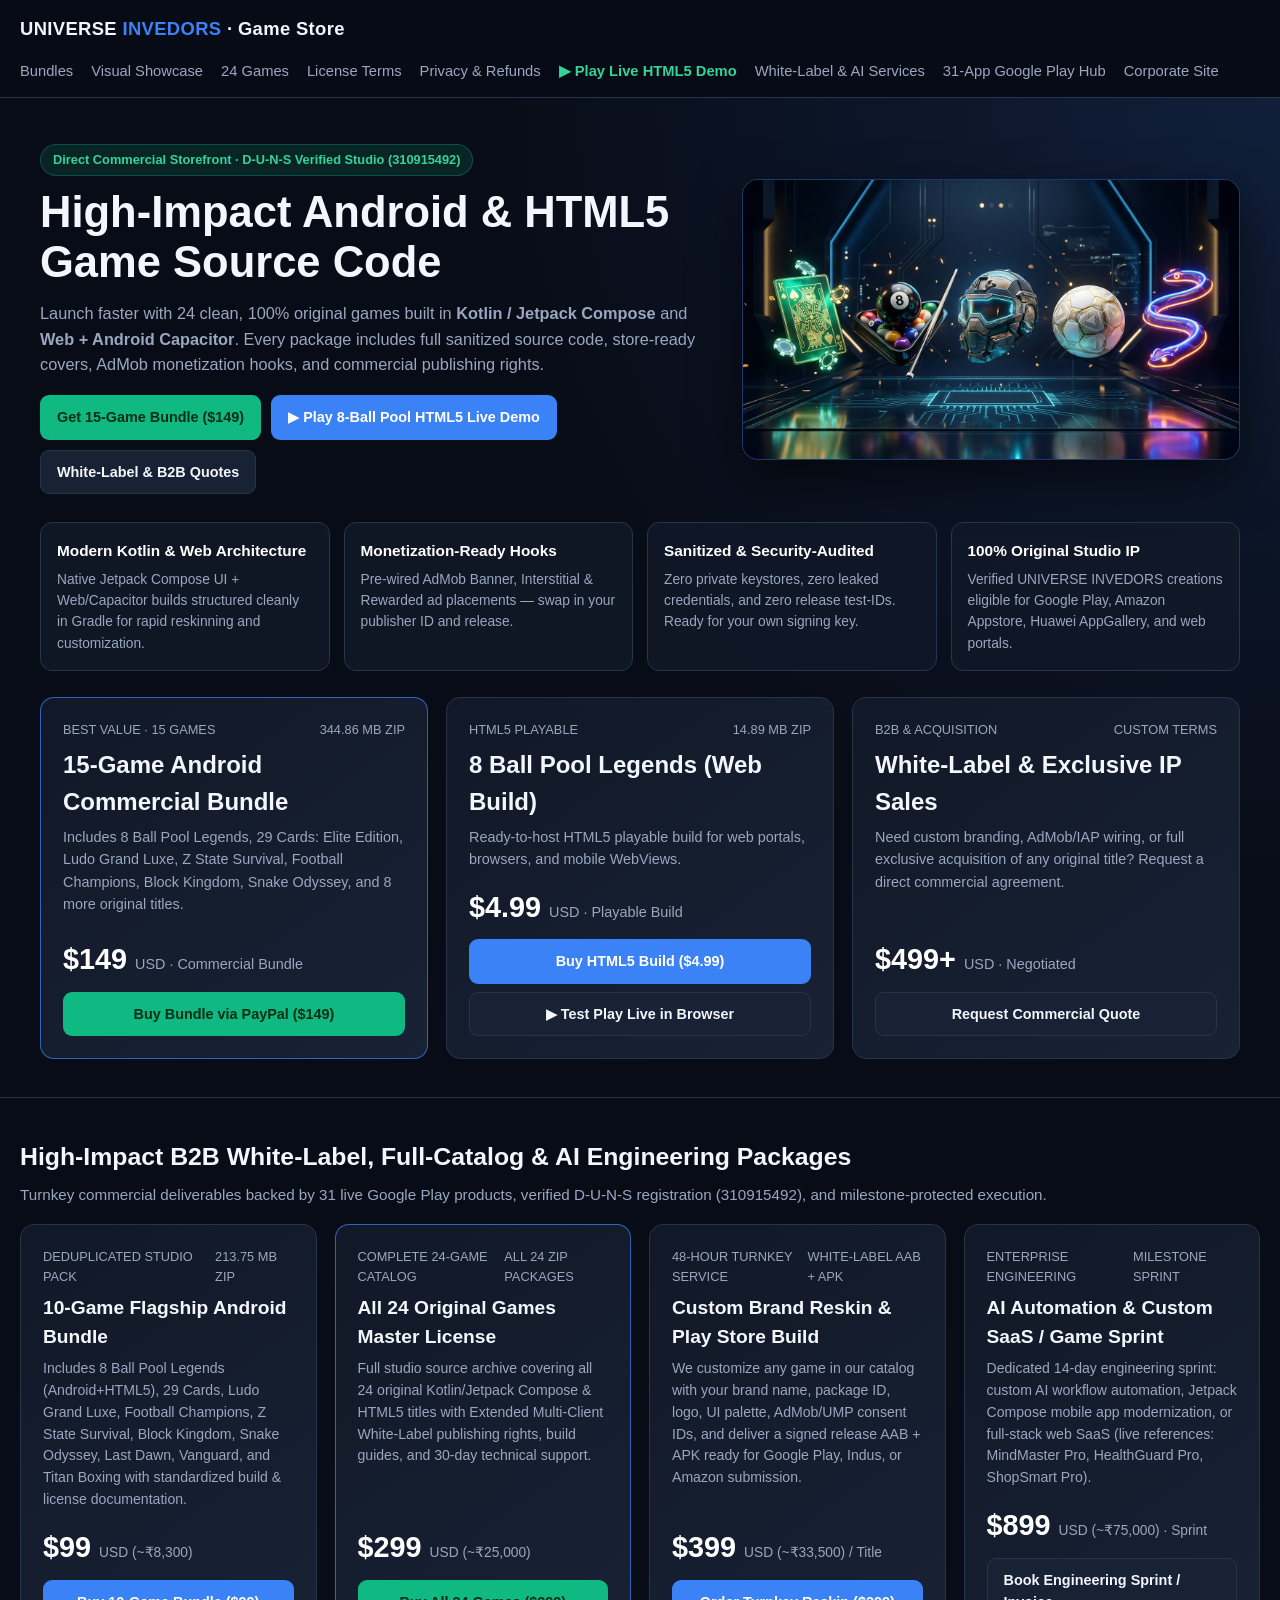
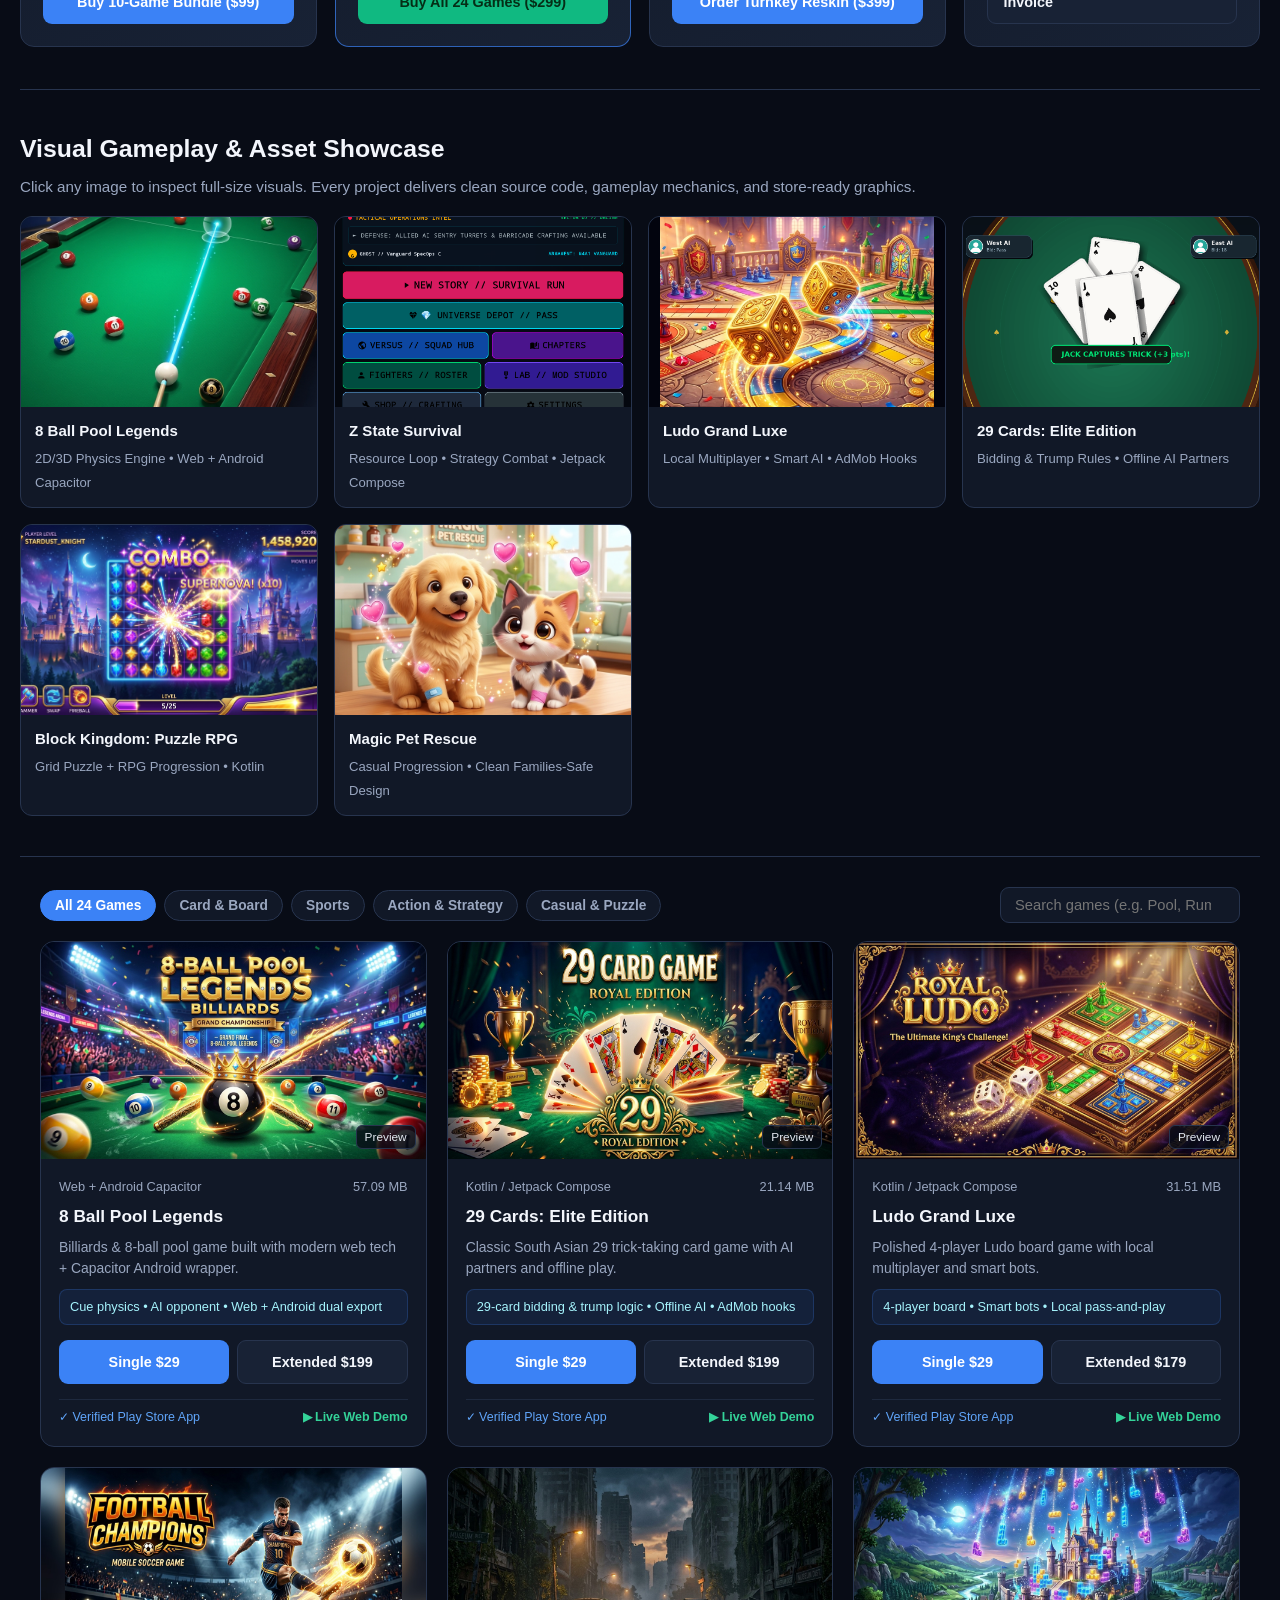
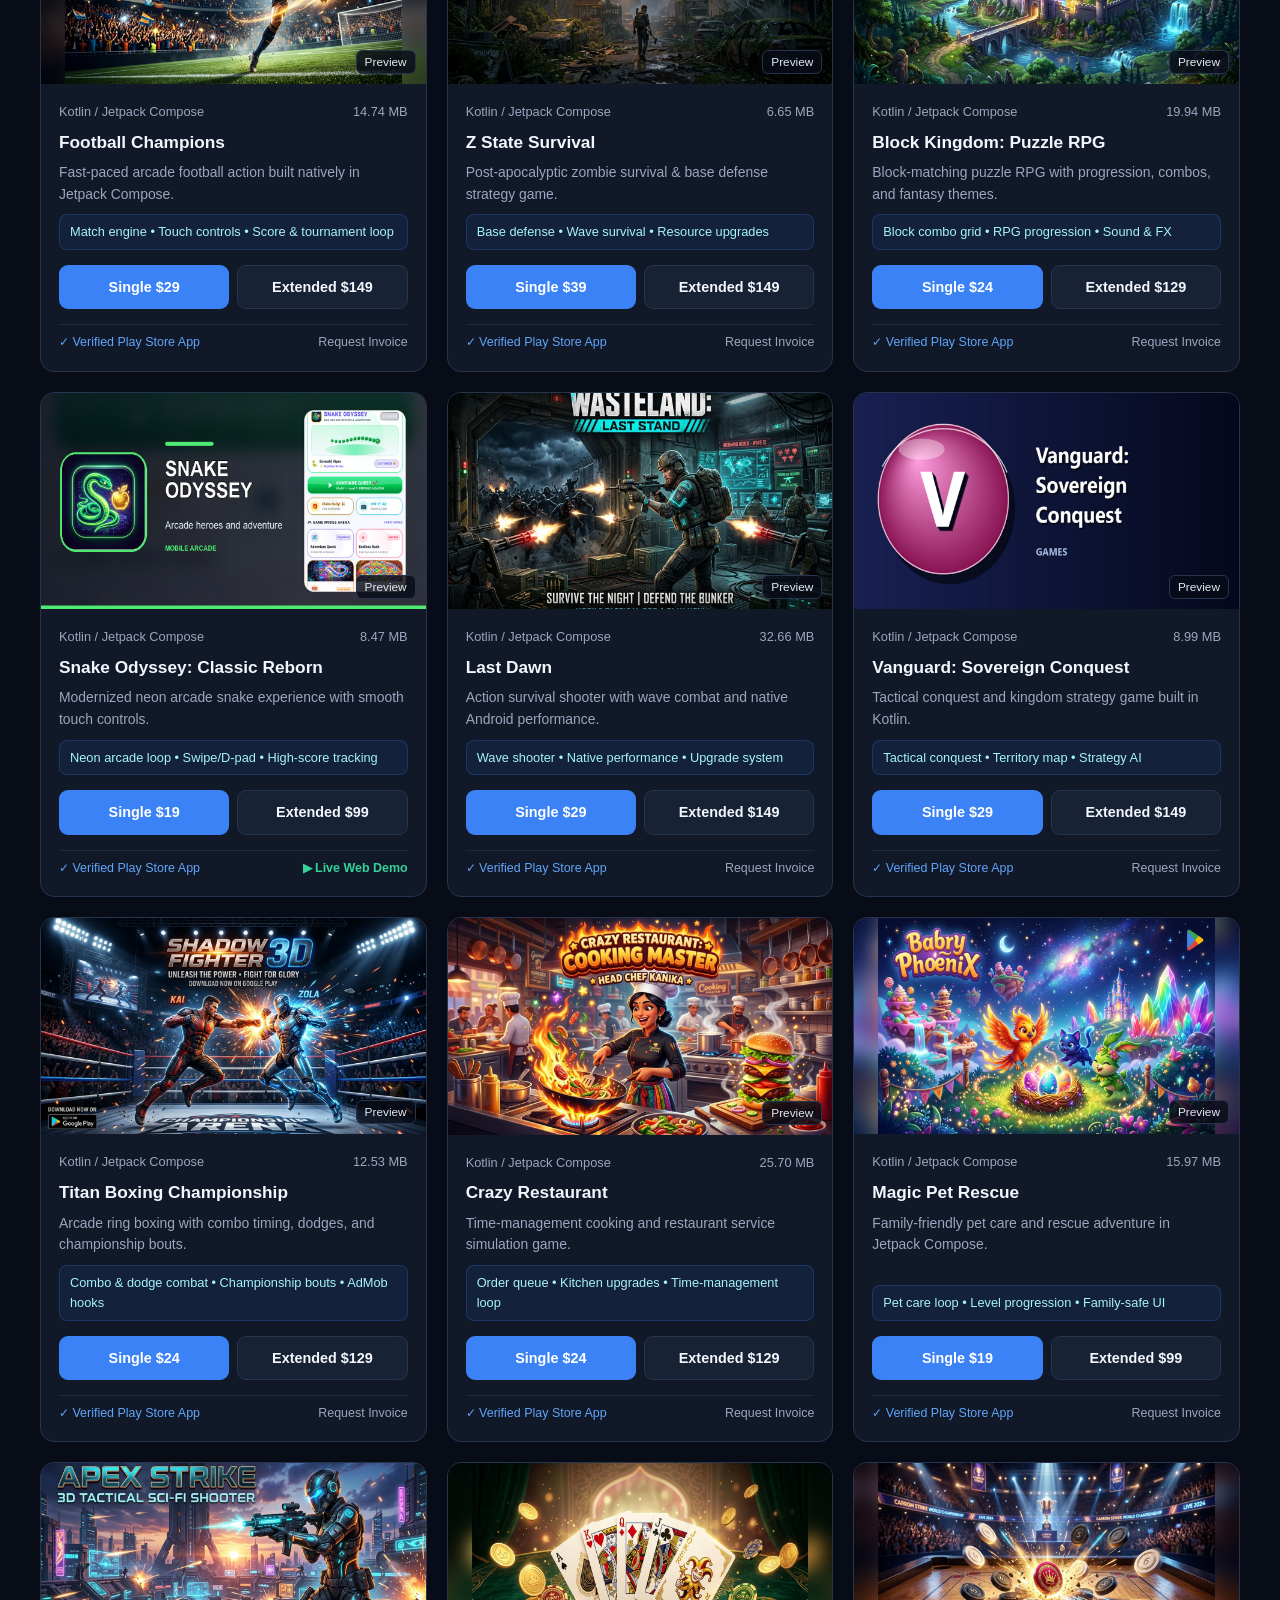
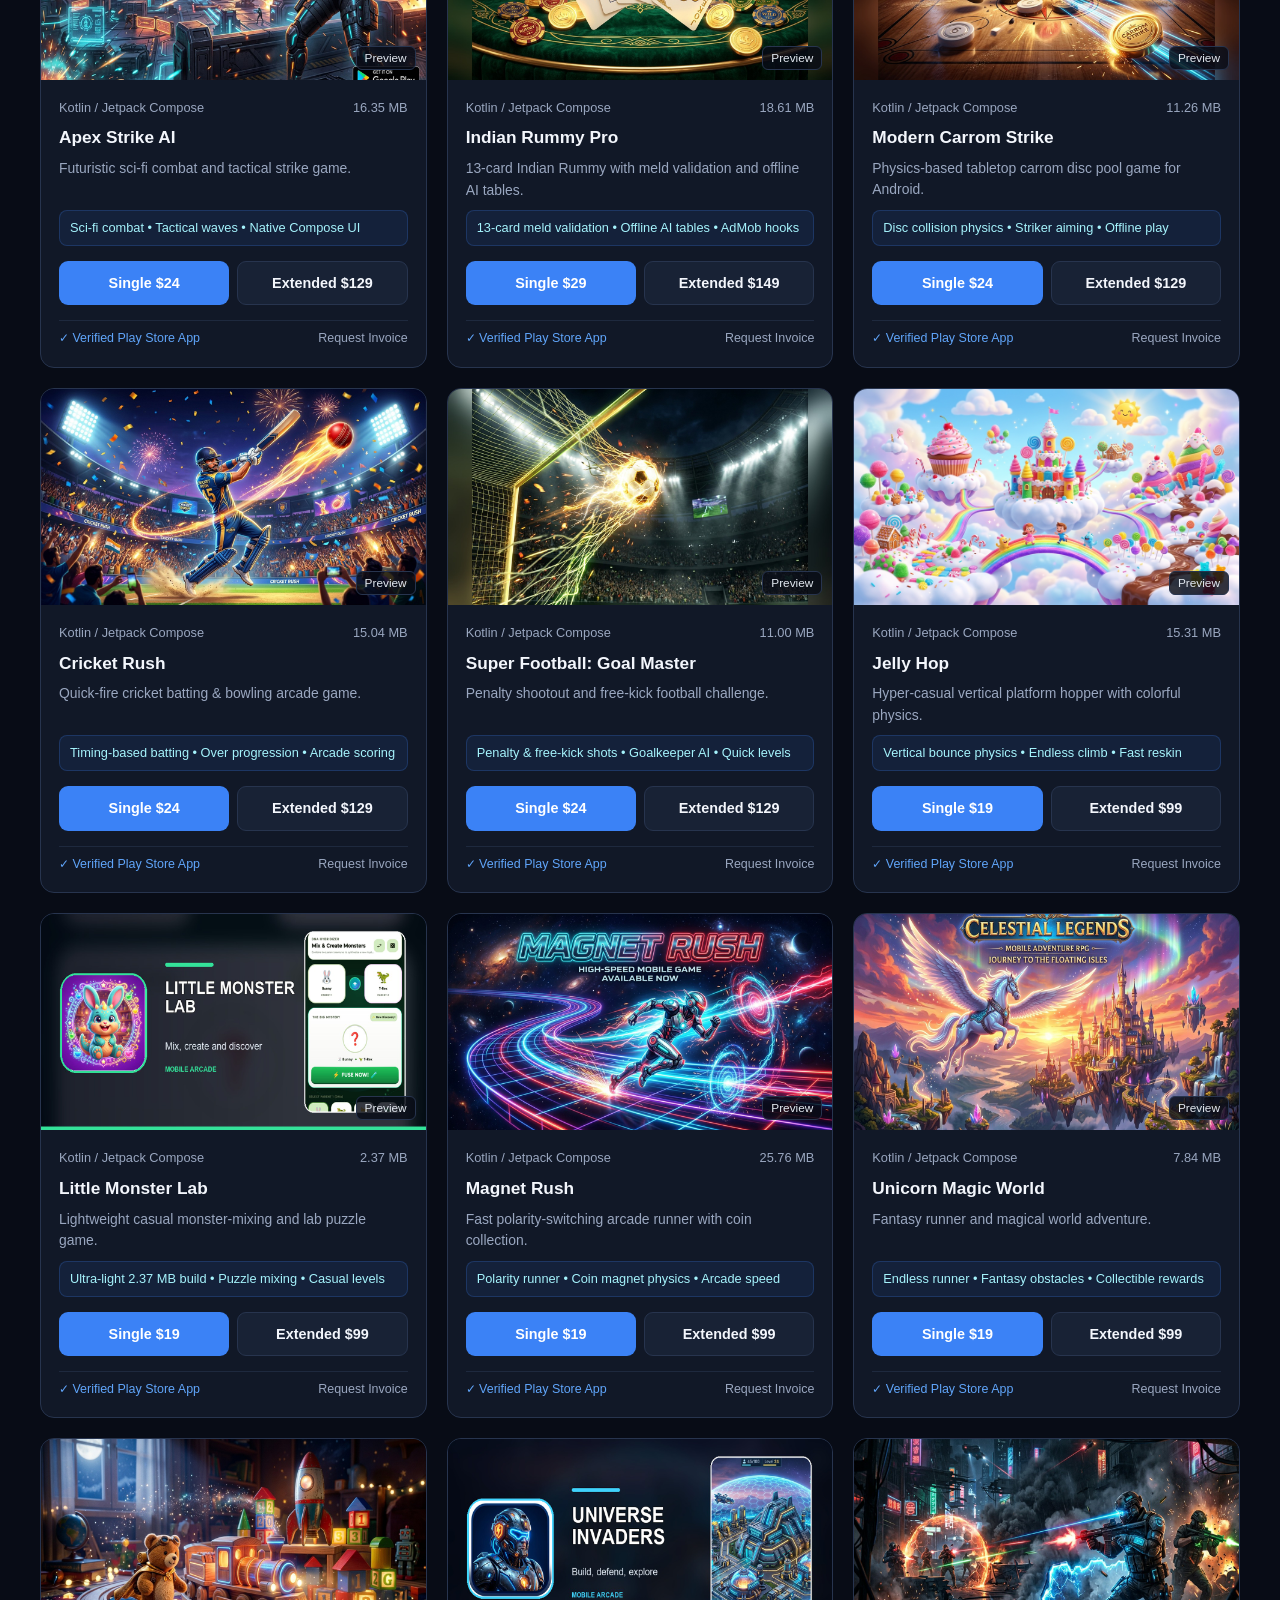
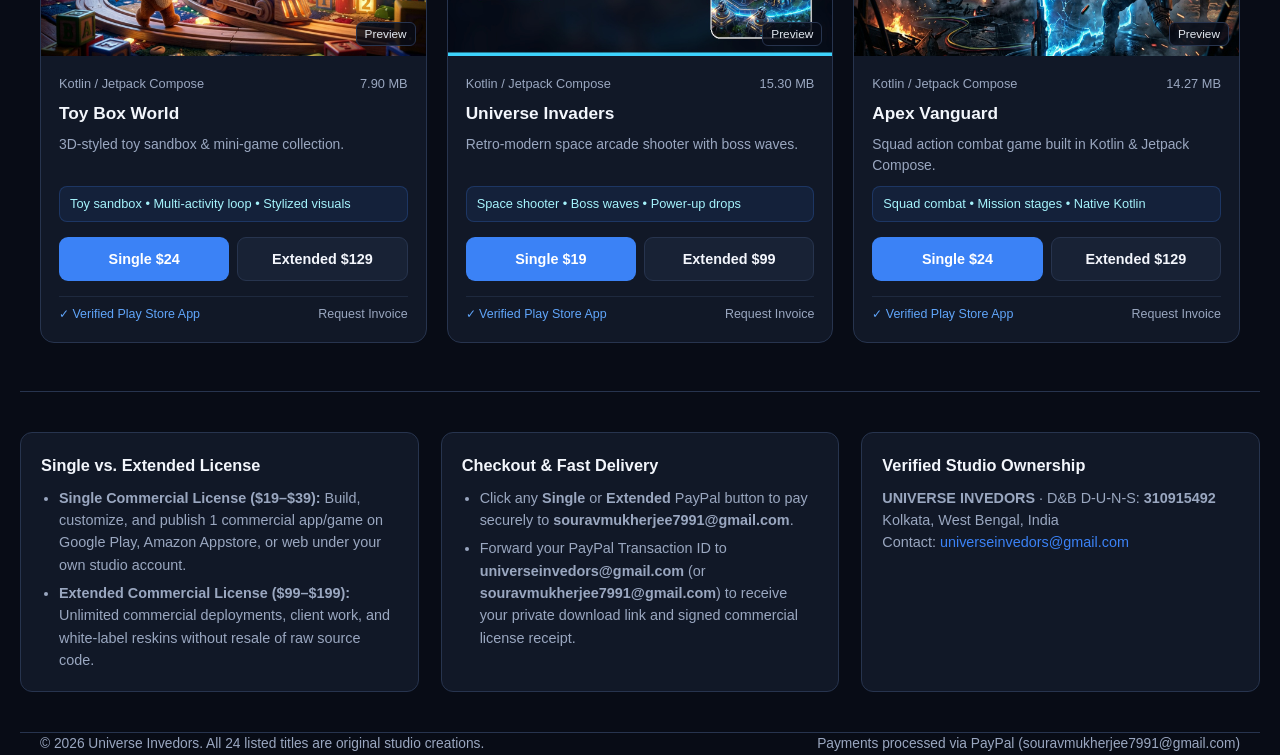
==== commit a6a15d55: "Deploy live 8-Ball Pool HTML5 playable demo, high-ticket B2B packages, verified Play links & JSON-LD" ====
--- a/index.html
+++ b/index.html
@@ -10,6 +10,62 @@
   <meta property="og:image" content="https://innnervision.github.io/universe-invedors-games-store/assets/showcase/hero-bundle-banner.jpg" />
   <meta property="og:type" content="website" />
   <meta name="twitter:card" content="summary_large_image" />
+  <link rel="canonical" href="https://innnervision.github.io/universe-invedors-games-store/" />
+  <script type="application/ld+json">
+  {
+    "@context": "https://schema.org",
+    "@type": "Organization",
+    "name": "Universe Invedors",
+    "duns": "310915492",
+    "url": "https://innnervision.github.io/universe-invedors-games-store/",
+    "sameAs": [
+      "https://innnervision.github.io/",
+      "https://universeinvedors.tech/",
+      "https://play.google.com/store/apps/dev?id=7748145387206321205"
+    ],
+    "contactPoint": {
+      "@type": "ContactPoint",
+      "email": "universeinvedors@gmail.com",
+      "contactType": "sales"
+    },
+    "hasOfferCatalog": {
+      "@type": "OfferCatalog",
+      "name": "Universe Invedors Commercial Game Source Code & White-Label Services",
+      "itemListElement": [
+        {
+          "@type": "Offer",
+          "itemOffered": { "@type": "SoftwareSourceCode", "name": "10-Game Android Commercial Bundle (Deduplicated)" },
+          "price": "99.00",
+          "priceCurrency": "USD"
+        },
+        {
+          "@type": "Offer",
+          "itemOffered": { "@type": "SoftwareSourceCode", "name": "15-Game Android Commercial Bundle" },
+          "price": "149.00",
+          "priceCurrency": "USD"
+        },
+        {
+          "@type": "Offer",
+          "itemOffered": { "@type": "SoftwareSourceCode", "name": "24-Game Complete Studio Source Catalog" },
+          "price": "299.00",
+          "priceCurrency": "USD"
+        },
+        {
+          "@type": "Offer",
+          "itemOffered": { "@type": "Service", "name": "48-Hour Turnkey White-Label Mobile Game Reskin & Signed AAB Delivery" },
+          "price": "399.00",
+          "priceCurrency": "USD"
+        },
+        {
+          "@type": "Offer",
+          "itemOffered": { "@type": "Service", "name": "Custom AI Automation & Mobile/SaaS Engineering Sprint" },
+          "price": "899.00",
+          "priceCurrency": "USD"
+        }
+      ]
+    }
+  }
+  </script>
   <style>
     :root {
       --bg: #080c16;
@@ -183,7 +239,10 @@
         <a href="#catalog">24 Games</a>
         <a href="license.html">License Terms</a>
         <a href="privacy.html">Privacy &amp; Refunds</a>
-        <a href="https://universeinvedors.tech/" target="_blank" rel="noopener">Main Site</a>
+        <a href="demo/8-ball-pool/" target="_blank" rel="noopener" style="color:#34d399;font-weight:700;">▶ Play Live HTML5 Demo</a>
+        <a href="#enterprise">White-Label &amp; AI Services</a>
+        <a href="https://innnervision.github.io/" target="_blank" rel="noopener">31-App Google Play Hub</a>
+        <a href="https://universeinvedors.tech/" target="_blank" rel="noopener">Corporate Site</a>
       </nav>
     </div>
   </header>
@@ -203,7 +262,8 @@
                href="https://www.paypal.com/cgi-bin/webscr?cmd=_xclick&business=souravmukherjee7991%40gmail.com&item_name=Universe+Invedors+15-Game+Android+Commercial+Bundle&amount=149.00&currency_code=USD">
               Get 15-Game Bundle ($149)
             </a>
-            <a class="btn btn-outline" href="#showcase">View Gameplay Showcase</a>
+            <a class="btn btn-primary" href="demo/8-ball-pool/" target="_blank" rel="noopener">▶ Play 8-Ball Pool HTML5 Live Demo</a>
+            <a class="btn btn-outline" href="#enterprise">White-Label &amp; B2B Quotes</a>
           </div>
         </div>
         <div class="hero-img-wrap">
@@ -262,6 +322,7 @@
                href="https://www.paypal.com/cgi-bin/webscr?cmd=_xclick&business=souravmukherjee7991%40gmail.com&item_name=8+Ball+Pool+Legends+HTML5+Playable+Build&amount=4.99&currency_code=USD">
               Buy HTML5 Build ($4.99)
             </a>
+            <a class="btn btn-outline" style="width:100%;margin-top:8px;" href="demo/8-ball-pool/" target="_blank" rel="noopener">▶ Test Play Live in Browser</a>
           </div>
         </div>
 
@@ -280,6 +341,82 @@
               Request Commercial Quote
             </a>
           </div>
+        </div>
+      </div>
+    </div>
+  </section>
+
+    <section class="container showcase-section" id="enterprise">
+    <div class="section-head">
+      <h2>High-Impact B2B White-Label, Full-Catalog &amp; AI Engineering Packages</h2>
+      <p>Turnkey commercial deliverables backed by 31 live Google Play products, verified D-U-N-S registration (310915492), and milestone-protected execution.</p>
+    </div>
+    <div class="featured-grid" style="margin-bottom:24px;">
+      <div class="featured-card">
+        <div>
+          <div class="meta"><span>DEDUPLICATED STUDIO PACK</span><span>213.75 MB ZIP</span></div>
+          <h3 style="margin:6px 0;font-size:1.2rem;">10-Game Flagship Android Bundle</h3>
+          <p style="font-size:0.88rem;color:var(--muted);">
+            Includes 8 Ball Pool Legends (Android+HTML5), 29 Cards, Ludo Grand Luxe, Football Champions, Z State Survival, Block Kingdom, Snake Odyssey, Last Dawn, Vanguard, and Titan Boxing with standardized build &amp; license documentation.
+          </p>
+        </div>
+        <div>
+          <div class="price-lg" style="margin-bottom:10px;">$99 <span style="font-size:0.86rem;color:var(--muted);font-weight:500;">USD (~₹8,300)</span></div>
+          <a class="btn btn-primary" style="width:100%;" target="_blank" rel="noopener"
+             href="https://www.paypal.com/cgi-bin/webscr?cmd=_xclick&business=souravmukherjee7991%40gmail.com&item_name=Universe+Invedors+10-Game+Flagship+Android+Bundle&amount=99.00&currency_code=USD">
+            Buy 10-Game Bundle ($99)
+          </a>
+        </div>
+      </div>
+
+      <div class="featured-card highlight">
+        <div>
+          <div class="meta"><span>COMPLETE 24-GAME CATALOG</span><span>ALL 24 ZIP PACKAGES</span></div>
+          <h3 style="margin:6px 0;font-size:1.2rem;">All 24 Original Games Master License</h3>
+          <p style="font-size:0.88rem;color:var(--muted);">
+            Full studio source archive covering all 24 original Kotlin/Jetpack Compose &amp; HTML5 titles with Extended Multi-Client White-Label publishing rights, build guides, and 30-day technical support.
+          </p>
+        </div>
+        <div>
+          <div class="price-lg" style="margin-bottom:10px;">$299 <span style="font-size:0.86rem;color:var(--muted);font-weight:500;">USD (~₹25,000)</span></div>
+          <a class="btn btn-green" style="width:100%;" target="_blank" rel="noopener"
+             href="https://www.paypal.com/cgi-bin/webscr?cmd=_xclick&business=souravmukherjee7991%40gmail.com&item_name=Universe+Invedors+Complete+24-Game+Master+Studio+License&amount=299.00&currency_code=USD">
+            Buy All 24 Games ($299)
+          </a>
+        </div>
+      </div>
+
+      <div class="featured-card">
+        <div>
+          <div class="meta"><span>48-HOUR TURNKEY SERVICE</span><span>WHITE-LABEL AAB + APK</span></div>
+          <h3 style="margin:6px 0;font-size:1.2rem;">Custom Brand Reskin &amp; Play Store Build</h3>
+          <p style="font-size:0.88rem;color:var(--muted);">
+            We customize any game in our catalog with your brand name, package ID, logo, UI palette, AdMob/UMP consent IDs, and deliver a signed release AAB + APK ready for Google Play, Indus, or Amazon submission.
+          </p>
+        </div>
+        <div>
+          <div class="price-lg" style="margin-bottom:10px;">$399 <span style="font-size:0.86rem;color:var(--muted);font-weight:500;">USD (~₹33,500) / Title</span></div>
+          <a class="btn btn-primary" style="width:100%;" target="_blank" rel="noopener"
+             href="https://www.paypal.com/cgi-bin/webscr?cmd=_xclick&business=souravmukherjee7991%40gmail.com&item_name=Universe+Invedors+48h+Turnkey+White-Label+Game+Reskin+Service&amount=399.00&currency_code=USD">
+            Order Turnkey Reskin ($399)
+          </a>
+        </div>
+      </div>
+
+      <div class="featured-card">
+        <div>
+          <div class="meta"><span>ENTERPRISE ENGINEERING</span><span>MILESTONE SPRINT</span></div>
+          <h3 style="margin:6px 0;font-size:1.2rem;">AI Automation &amp; Custom SaaS / Game Sprint</h3>
+          <p style="font-size:0.88rem;color:var(--muted);">
+            Dedicated 14-day engineering sprint: custom AI workflow automation, Jetpack Compose mobile app modernization, or full-stack web SaaS (live references: MindMaster Pro, HealthGuard Pro, ShopSmart Pro).
+          </p>
+        </div>
+        <div>
+          <div class="price-lg" style="margin-bottom:10px;">$899 <span style="font-size:0.86rem;color:var(--muted);font-weight:500;">USD (~₹75,000) · Sprint</span></div>
+          <a class="btn btn-outline" style="width:100%;"
+             href="mailto:universeinvedors@gmail.com,souravmukherjee7991@gmail.com?subject=Enterprise%20AI%20%2F%20Custom%20Engineering%20Sprint%20Inquiry%20(%24899%2B)&body=Company%20Name%3A%0AProject%20Scope%20%2F%20Target%20Package%3A%0ADesired%20Timeline%3A">
+            Book Engineering Sprint / Invoice
+          </a>
         </div>
       </div>
     </div>
@@ -375,6 +512,33 @@
 
   <script>
     const PAYPAL_EMAIL = "souravmukherjee7991@gmail.com";
+    const LIVE_LINKS = {
+      1: { play: "https://play.google.com/store/apps/details?id=com.universeinvedors.eightballpool", demo: "demo/8-ball-pool/" },
+      2: { play: "https://play.google.com/store/apps/details?id=com.universeinvedors.twentyninecards", demo: "https://innnervision.github.io/Game29/" },
+      3: { play: "https://play.google.com/store/apps/details?id=com.universeinvedors.ludogrands", demo: "https://innnervision.github.io/ludo-game-web/" },
+      4: { play: "https://play.google.com/store/apps/details?id=com.universeinvedors.footballchampions" },
+      5: { play: "https://play.google.com/store/apps/details?id=com.universeinvedors.zstatesurvival" },
+      6: { play: "https://play.google.com/store/apps/details?id=com.universeinvedors.block.kingdom" },
+      7: { play: "https://play.google.com/store/apps/details?id=com.universeinvedors.snakeodyssey", demo: "https://innnervision.github.io/Snake-Game/" },
+      8: { play: "https://play.google.com/store/apps/details?id=com.universeinvedors.lastdawn" },
+      9: { play: "https://play.google.com/store/apps/details?id=com.universeinvedors.vanguardsovcq" },
+      10: { play: "https://play.google.com/store/apps/details?id=com.universeinvedors.titanboxing" },
+      11: { play: "https://play.google.com/store/apps/details?id=com.universeinvedors.crazyrestaurant" },
+      12: { play: "https://play.google.com/store/apps/details?id=com.universeinvedors.magicpetrescue" },
+      13: { play: "https://play.google.com/store/apps/details?id=com.universeinvedors.apexstrikeai" },
+      14: { play: "https://innnervision.github.io/" },
+      15: { play: "https://play.google.com/store/apps/details?id=com.universeinvedors.moderncarrom" },
+      16: { play: "https://play.google.com/store/apps/details?id=com.universeinvedors.cricketrush" },
+      17: { play: "https://play.google.com/store/apps/details?id=com.universeinvedors.superfootball" },
+      18: { play: "https://play.google.com/store/apps/details?id=com.universeinvedors.jellyhop" },
+      19: { play: "https://play.google.com/store/apps/details?id=com.universeinvedors.littlemonsterlab" },
+      20: { play: "https://play.google.com/store/apps/details?id=com.universeinvedors.magnetrush" },
+      21: { play: "https://play.google.com/store/apps/details?id=com.universeinvedors.unicornmagic" },
+      22: { play: "https://innnervision.github.io/" },
+      23: { play: "https://play.google.com/store/apps/details?id=com.universeinvedors.universeinvaders" },
+      24: { play: "https://play.google.com/store/apps/details?id=com.universeinvedors.apexvanguard" }
+    };
+
     const GAMES = [
       { id: 1, title: "8 Ball Pool Legends", cat: "sports", stack: "Web + Android Capacitor", size: "57.09 MB", single: 29, ext: 199, cover: "01-8-ball-pool-legends-cover-1280x720.jpg", provides: "Cue physics • AI opponent • Web + Android dual export", desc: "Billiards & 8-ball pool game built with modern web tech + Capacitor Android wrapper." },
       { id: 2, title: "29 Cards: Elite Edition", cat: "card", stack: "Kotlin / Jetpack Compose", size: "21.14 MB", single: 29, ext: 199, cover: "02-29-cards-elite-edition-cover-1280x720.jpg", provides: "29-card bidding & trump logic • Offline AI • AdMob hooks", desc: "Classic South Asian 29 trick-taking card game with AI partners and offline play." },
@@ -442,6 +606,10 @@
               <a class="btn btn-primary" target="_blank" rel="noopener" href="${paypalUrl(g.title + ' - Single Commercial License', g.single)}">Single $${g.single}</a>
               <a class="btn btn-outline" target="_blank" rel="noopener" href="${paypalUrl(g.title + ' - Extended Commercial License', g.ext)}">Extended $${g.ext}</a>
             </div>
+            <div style="display:flex;justify-content:space-between;align-items:center;margin-top:6px;padding-top:8px;border-top:1px solid rgba(39,52,78,0.6);font-size:0.78rem;">
+              <a href="${LIVE_LINKS[g.id]?.play || 'https://play.google.com/store/apps/dev?id=7748145387206321205'}" target="_blank" rel="noopener" style="color:#60a5fa;">✓ Verified Play Store App</a>
+              ${LIVE_LINKS[g.id]?.demo ? `<a href="${LIVE_LINKS[g.id].demo}" target="_blank" rel="noopener" style="color:#34d399;font-weight:700;">▶ Live Web Demo</a>` : `<a href="mailto:universeinvedors@gmail.com?subject=Pro-Forma%20Invoice%20Request%3A%20${encodeURIComponent(g.title)}" style="color:#9aa7c0;">Request Invoice</a>`}
+            </div>
           </div>
         </article>
       `).join("");
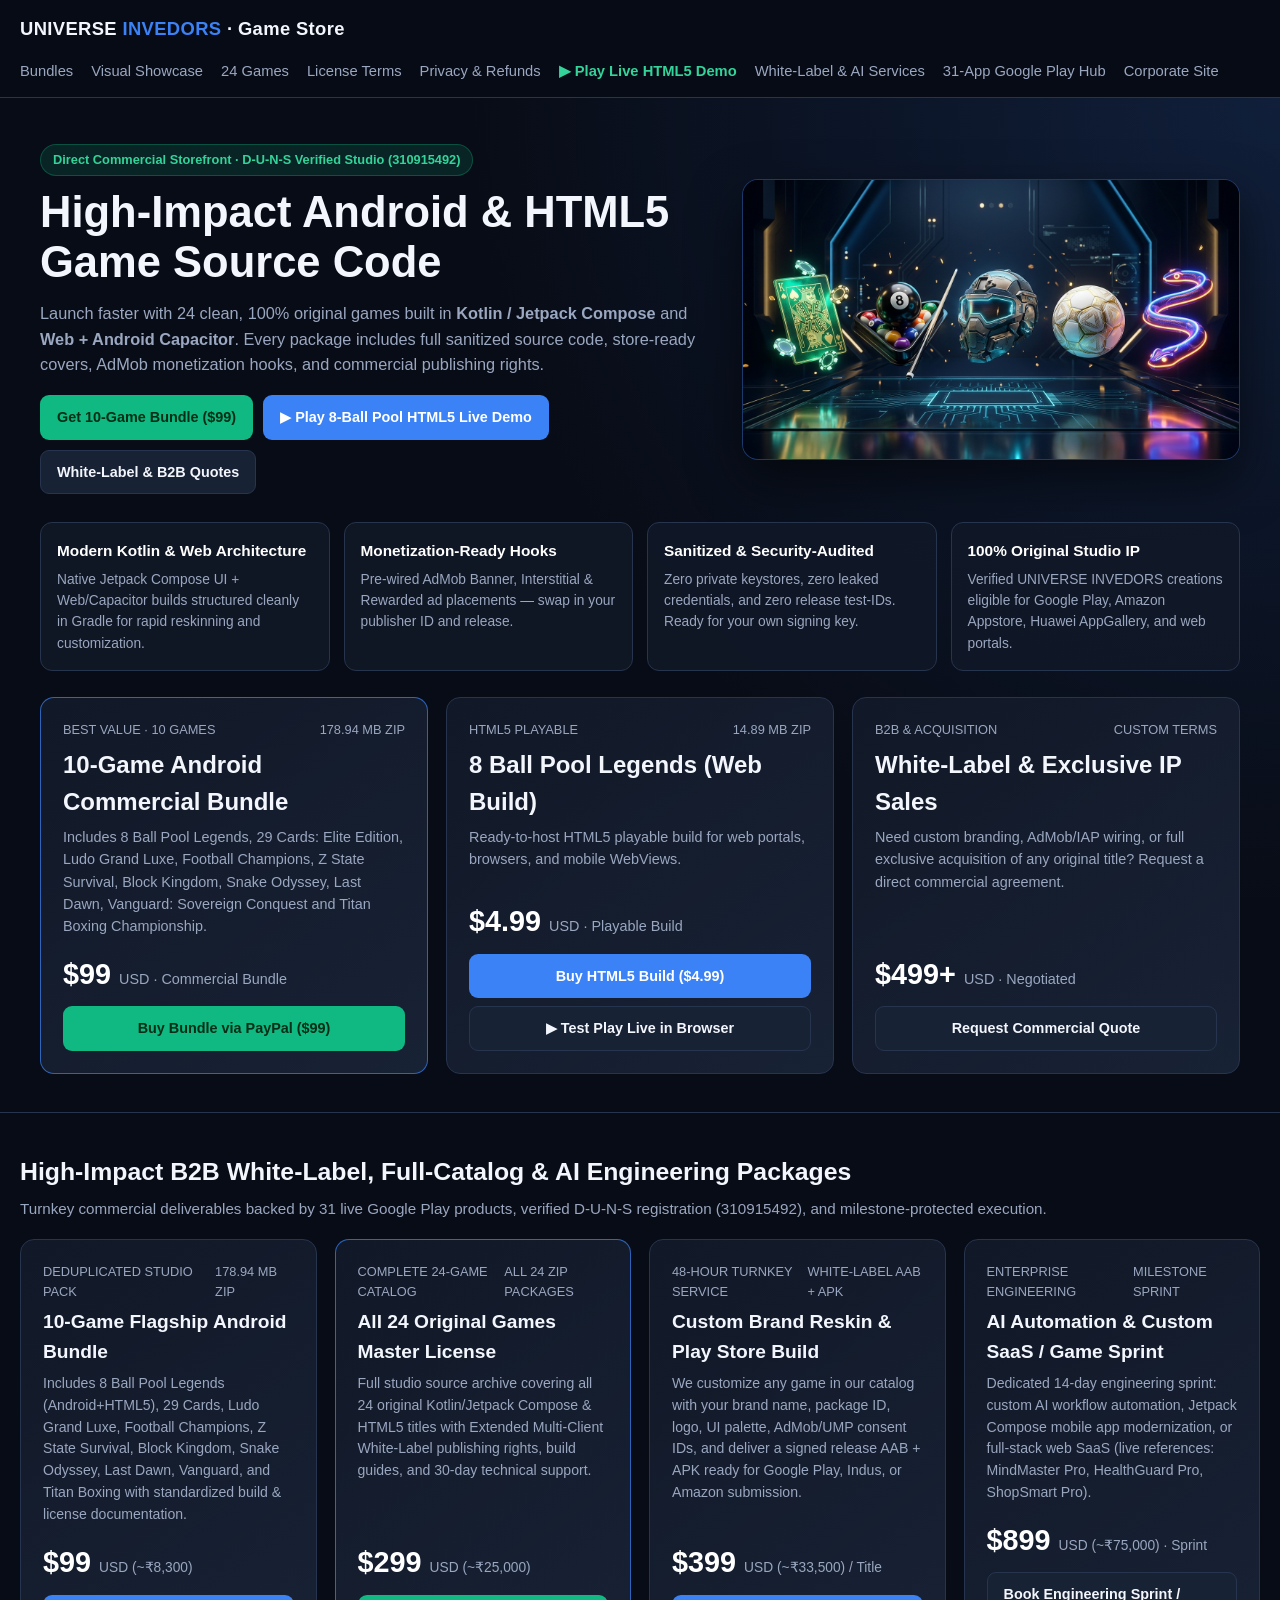
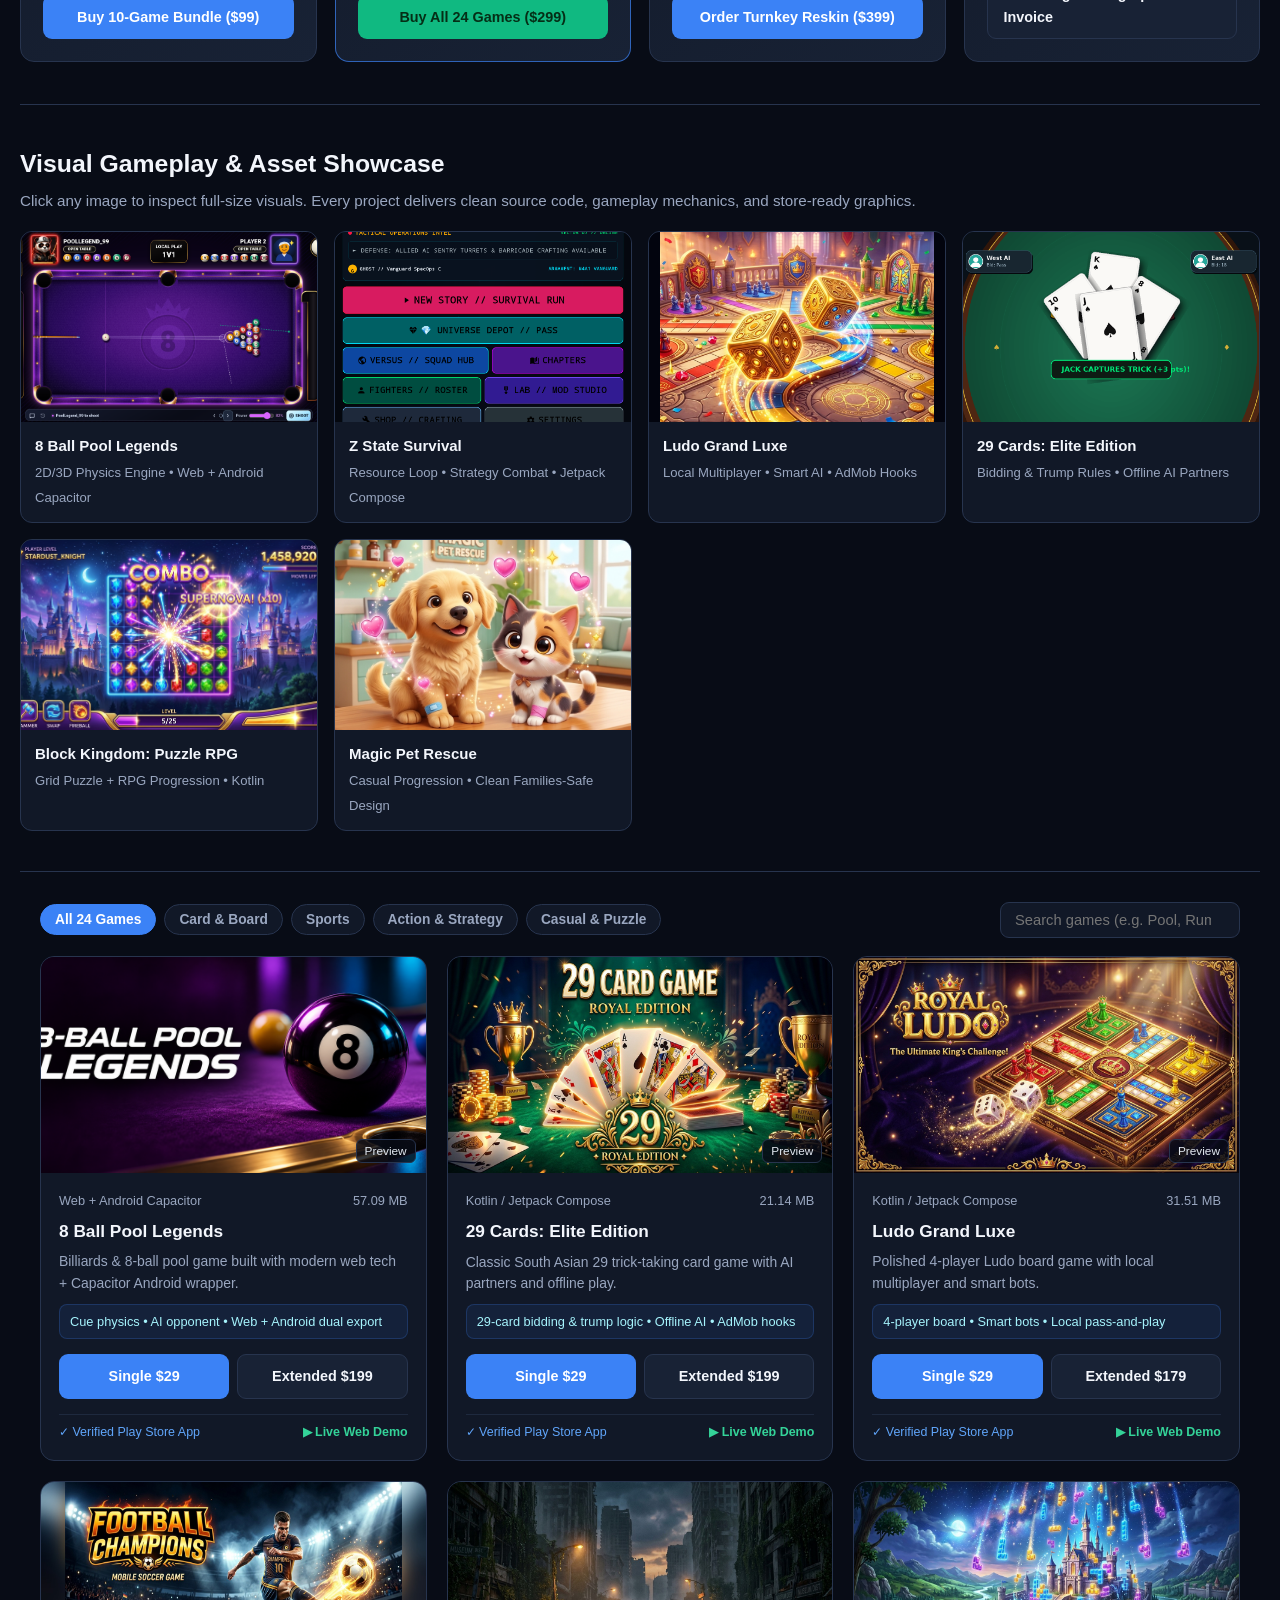
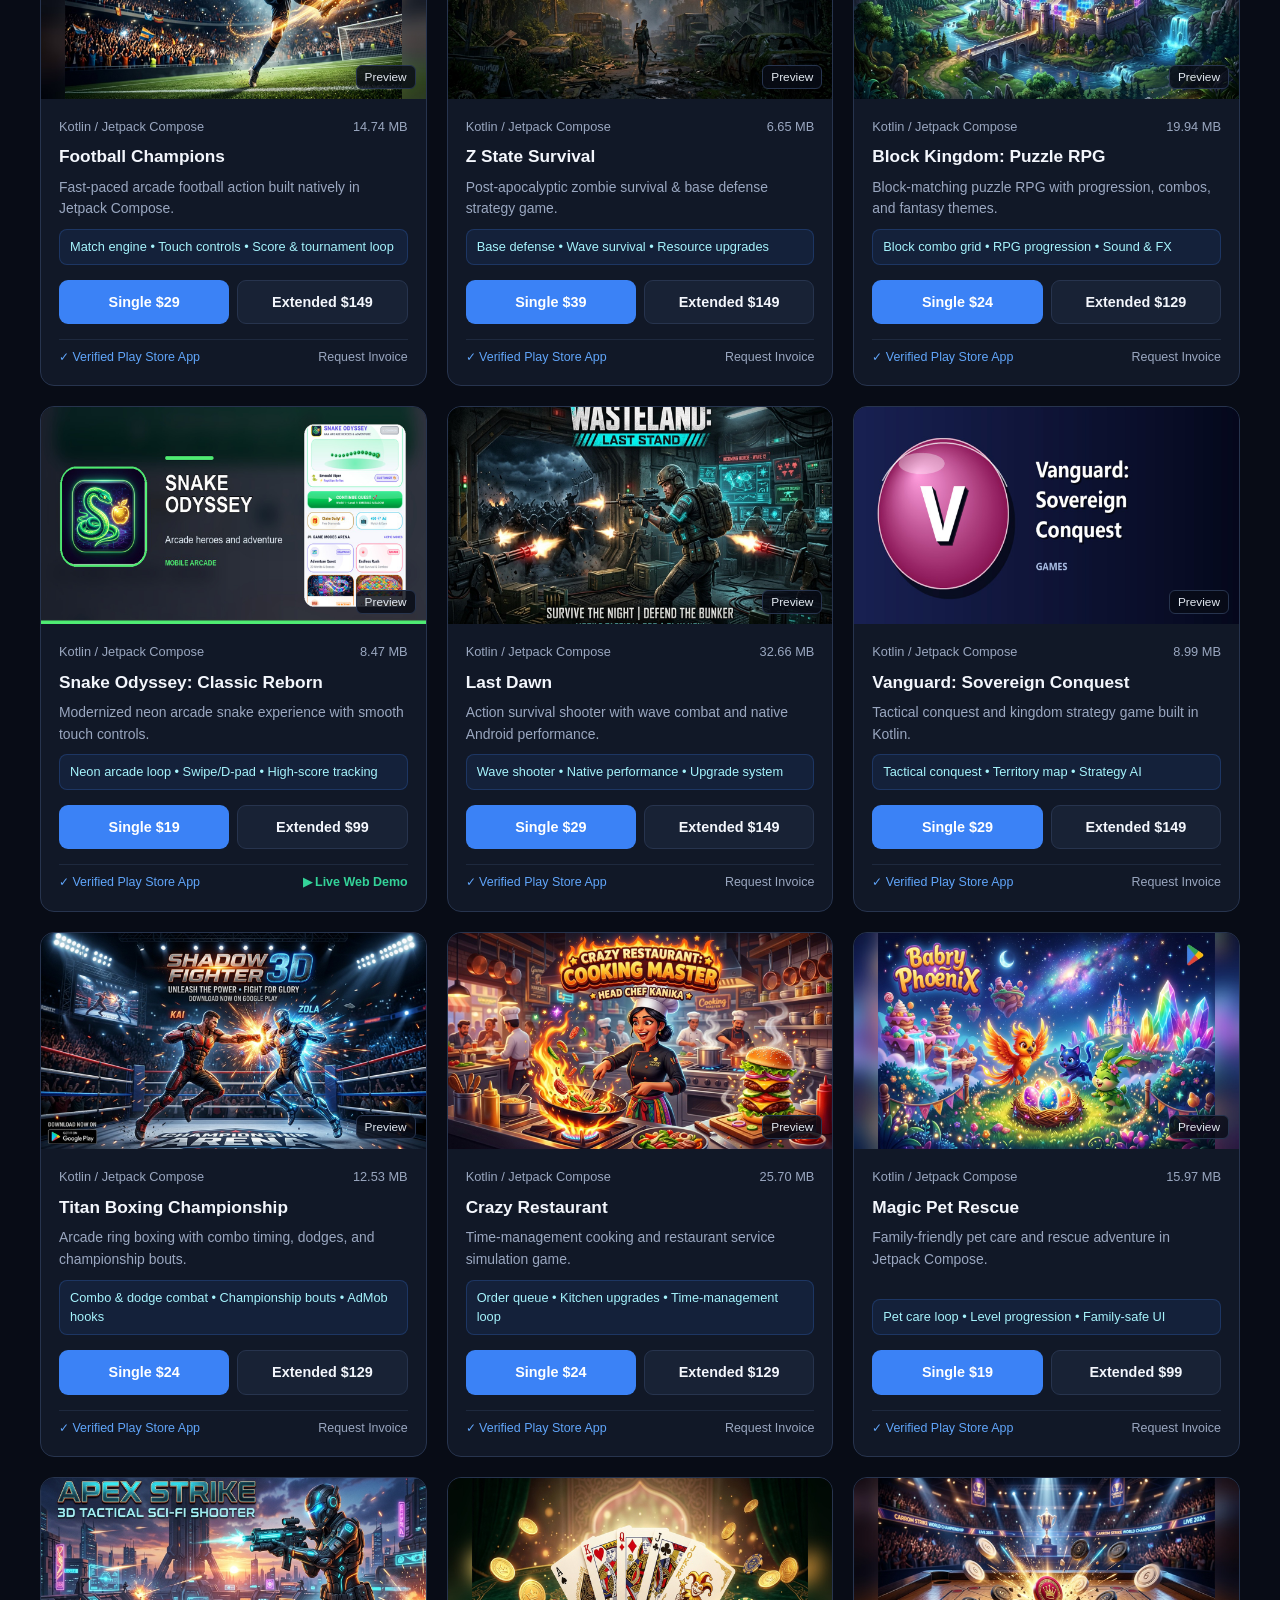
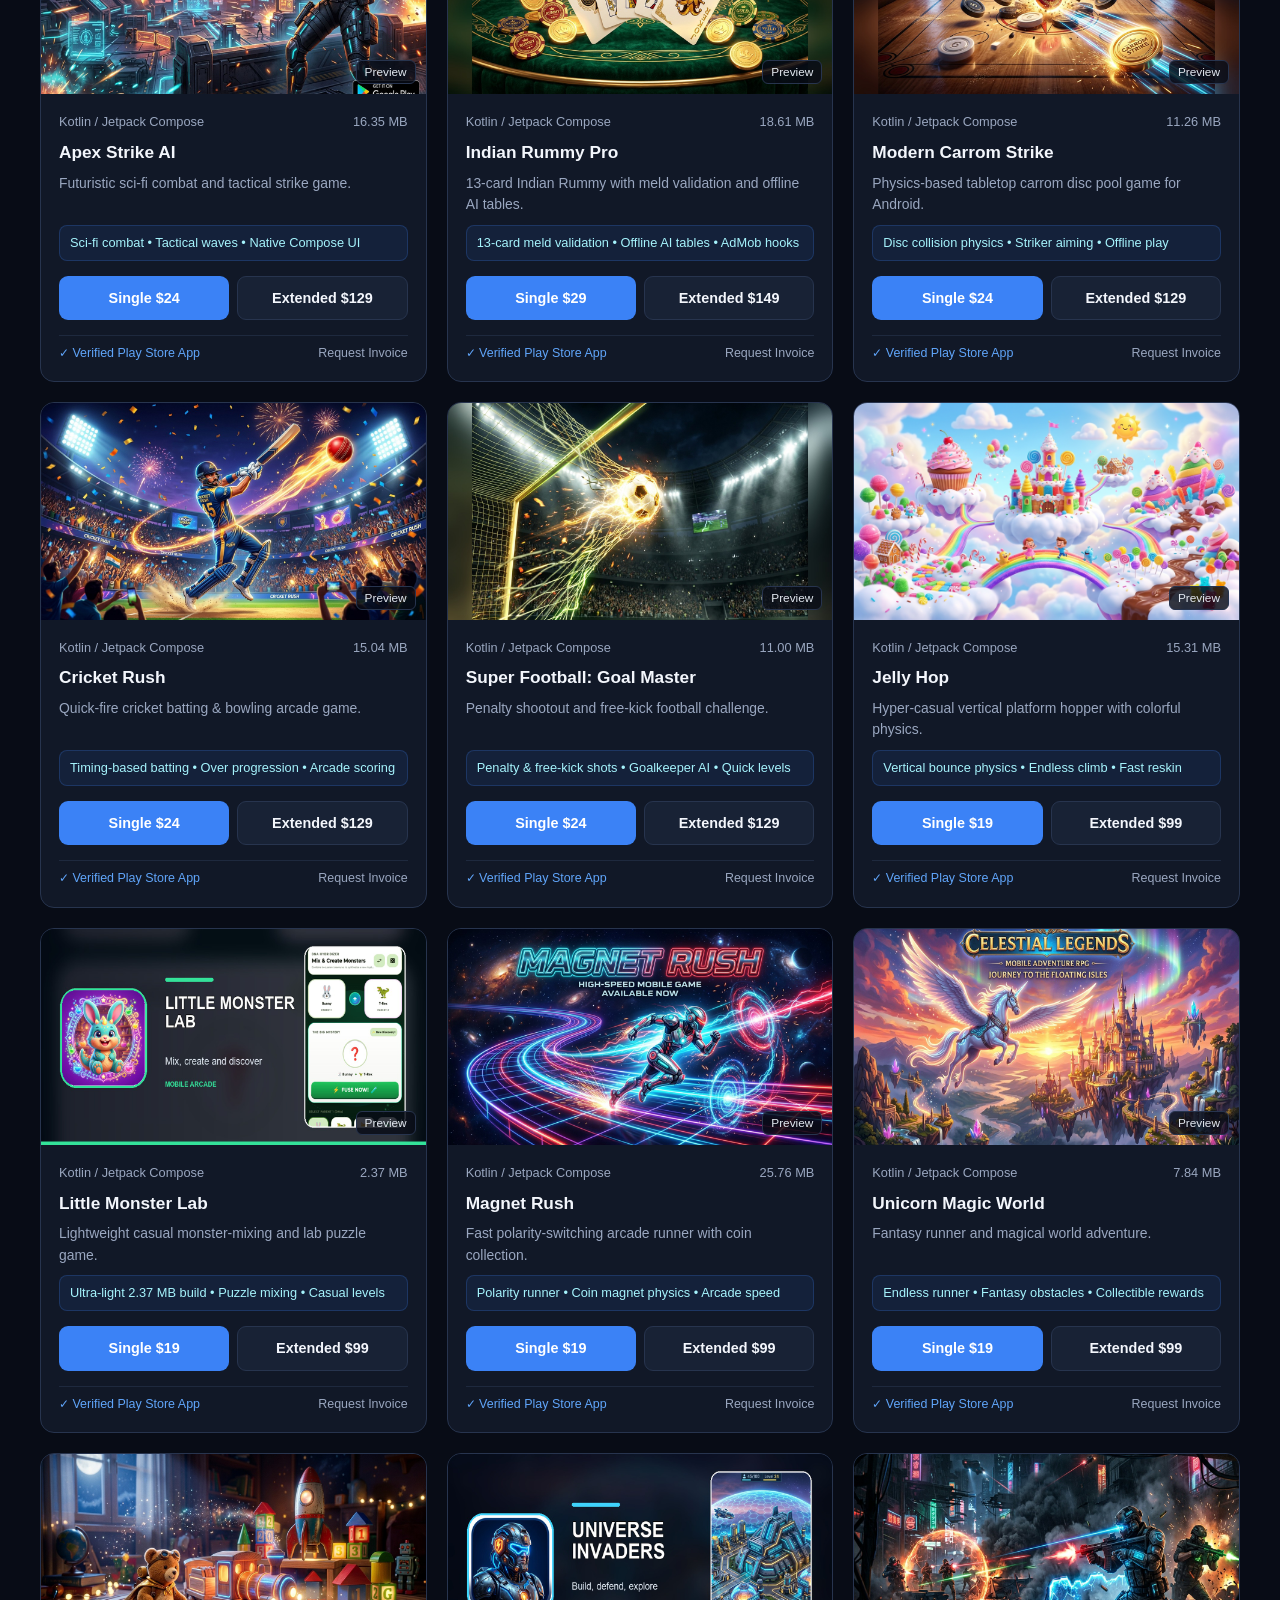
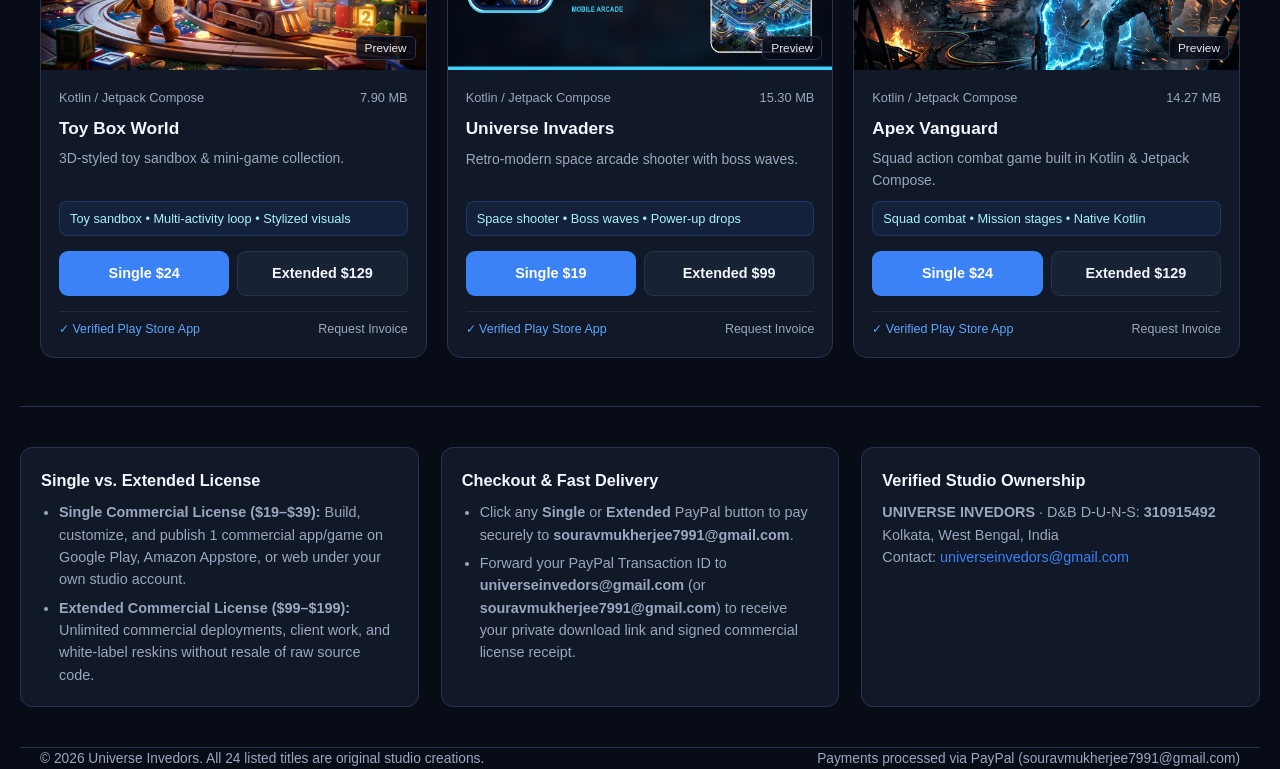
==== commit a382a26e: "Correct bundle offer to the real 10-game deliverable (178.94 MB, 99 USD); remove non-existent 15-gam" ====
--- a/index.html
+++ b/index.html
@@ -6,7 +6,7 @@
   <title>Universe Invedors — Commercial Game Source Code &amp; Licensing Store</title>
   <meta name="description" content="Buy sanitized, 100% original Android (Kotlin / Jetpack Compose) and HTML5 game source code, multi-game commercial bundles, and white-label licenses directly from Universe Invedors." />
   <meta property="og:title" content="Universe Invedors — 24 Original Android &amp; HTML5 Games (Commercial Source)" />
-  <meta property="og:description" content="Production-ready Kotlin/Jetpack Compose &amp; Web+Capacitor game source code, 15-game bundle ($149), and HTML5 playable builds." />
+  <meta property="og:description" content="Production-ready Kotlin/Jetpack Compose &amp; Web+Capacitor game source code, 10-game bundle ($99), and HTML5 playable builds." />
   <meta property="og:image" content="https://innnervision.github.io/universe-invedors-games-store/assets/showcase/hero-bundle-banner.jpg" />
   <meta property="og:type" content="website" />
   <meta name="twitter:card" content="summary_large_image" />
@@ -40,12 +40,6 @@
         },
         {
           "@type": "Offer",
-          "itemOffered": { "@type": "SoftwareSourceCode", "name": "15-Game Android Commercial Bundle" },
-          "price": "149.00",
-          "priceCurrency": "USD"
-        },
-        {
-          "@type": "Offer",
           "itemOffered": { "@type": "SoftwareSourceCode", "name": "24-Game Complete Studio Source Catalog" },
           "price": "299.00",
           "priceCurrency": "USD"
@@ -259,8 +253,8 @@
           </p>
           <div style="display:flex;gap:10px;flex-wrap:wrap;">
             <a class="btn btn-green" target="_blank" rel="noopener"
-               href="https://www.paypal.com/cgi-bin/webscr?cmd=_xclick&business=souravmukherjee7991%40gmail.com&item_name=Universe+Invedors+15-Game+Android+Commercial+Bundle&amount=149.00&currency_code=USD">
-              Get 15-Game Bundle ($149)
+               href="https://www.paypal.com/cgi-bin/webscr?cmd=_xclick&business=souravmukherjee7991%40gmail.com&item_name=Universe+Invedors+10-Game+Android+Commercial+Bundle&amount=99.00&currency_code=USD">
+              Get 10-Game Bundle ($99)
             </a>
             <a class="btn btn-primary" href="demo/8-ball-pool/" target="_blank" rel="noopener">▶ Play 8-Ball Pool HTML5 Live Demo</a>
             <a class="btn btn-outline" href="#enterprise">White-Label &amp; B2B Quotes</a>
@@ -293,17 +287,17 @@
       <div class="featured-grid">
         <div class="featured-card highlight">
           <div>
-            <div class="meta"><span>BEST VALUE · 15 GAMES</span><span>344.86 MB ZIP</span></div>
-            <h2 style="margin:6px 0;">15-Game Android Commercial Bundle</h2>
+            <div class="meta"><span>BEST VALUE · 10 GAMES</span><span>178.94 MB ZIP</span></div>
+            <h2 style="margin:6px 0;">10-Game Android Commercial Bundle</h2>
             <p style="font-size:0.9rem;color:var(--muted);margin:0;">
-              Includes 8 Ball Pool Legends, 29 Cards: Elite Edition, Ludo Grand Luxe, Z State Survival, Football Champions, Block Kingdom, Snake Odyssey, and 8 more original titles.
+              Includes 8 Ball Pool Legends, 29 Cards: Elite Edition, Ludo Grand Luxe, Football Champions, Z State Survival, Block Kingdom, Snake Odyssey, Last Dawn, Vanguard: Sovereign Conquest and Titan Boxing Championship.
             </p>
           </div>
           <div>
-            <div class="price-lg" style="margin-bottom:10px;">$149 <span style="font-size:0.9rem;color:var(--muted);font-weight:500;">USD · Commercial Bundle</span></div>
+            <div class="price-lg" style="margin-bottom:10px;">$99 <span style="font-size:0.9rem;color:var(--muted);font-weight:500;">USD · Commercial Bundle</span></div>
             <a class="btn btn-green" style="width:100%;" target="_blank" rel="noopener"
-               href="https://www.paypal.com/cgi-bin/webscr?cmd=_xclick&business=souravmukherjee7991%40gmail.com&item_name=Universe+Invedors+15-Game+Android+Commercial+Bundle&amount=149.00&currency_code=USD">
-              Buy Bundle via PayPal ($149)
+               href="https://www.paypal.com/cgi-bin/webscr?cmd=_xclick&business=souravmukherjee7991%40gmail.com&item_name=Universe+Invedors+10-Game+Android+Commercial+Bundle&amount=99.00&currency_code=USD">
+              Buy Bundle via PayPal ($99)
             </a>
           </div>
         </div>
@@ -354,7 +348,7 @@
     <div class="featured-grid" style="margin-bottom:24px;">
       <div class="featured-card">
         <div>
-          <div class="meta"><span>DEDUPLICATED STUDIO PACK</span><span>213.75 MB ZIP</span></div>
+          <div class="meta"><span>DEDUPLICATED STUDIO PACK</span><span>178.94 MB ZIP</span></div>
           <h3 style="margin:6px 0;font-size:1.2rem;">10-Game Flagship Android Bundle</h3>
           <p style="font-size:0.88rem;color:var(--muted);">
             Includes 8 Ball Pool Legends (Android+HTML5), 29 Cards, Ludo Grand Luxe, Football Champions, Z State Survival, Block Kingdom, Snake Odyssey, Last Dawn, Vanguard, and Titan Boxing with standardized build &amp; license documentation.
@@ -513,30 +507,30 @@
   <script>
     const PAYPAL_EMAIL = "souravmukherjee7991@gmail.com";
     const LIVE_LINKS = {
-      1: { play: "https://play.google.com/store/apps/details?id=com.universeinvedors.eightballpool", demo: "demo/8-ball-pool/" },
-      2: { play: "https://play.google.com/store/apps/details?id=com.universeinvedors.twentyninecards", demo: "https://innnervision.github.io/Game29/" },
-      3: { play: "https://play.google.com/store/apps/details?id=com.universeinvedors.ludogrands", demo: "https://innnervision.github.io/ludo-game-web/" },
-      4: { play: "https://play.google.com/store/apps/details?id=com.universeinvedors.footballchampions" },
-      5: { play: "https://play.google.com/store/apps/details?id=com.universeinvedors.zstatesurvival" },
-      6: { play: "https://play.google.com/store/apps/details?id=com.universeinvedors.block.kingdom" },
-      7: { play: "https://play.google.com/store/apps/details?id=com.universeinvedors.snakeodyssey", demo: "https://innnervision.github.io/Snake-Game/" },
-      8: { play: "https://play.google.com/store/apps/details?id=com.universeinvedors.lastdawn" },
-      9: { play: "https://play.google.com/store/apps/details?id=com.universeinvedors.vanguardsovcq" },
-      10: { play: "https://play.google.com/store/apps/details?id=com.universeinvedors.titanboxing" },
-      11: { play: "https://play.google.com/store/apps/details?id=com.universeinvedors.crazyrestaurant" },
-      12: { play: "https://play.google.com/store/apps/details?id=com.universeinvedors.magicpetrescue" },
-      13: { play: "https://play.google.com/store/apps/details?id=com.universeinvedors.apexstrikeai" },
-      14: { play: "https://innnervision.github.io/" },
-      15: { play: "https://play.google.com/store/apps/details?id=com.universeinvedors.moderncarrom" },
-      16: { play: "https://play.google.com/store/apps/details?id=com.universeinvedors.cricketrush" },
-      17: { play: "https://play.google.com/store/apps/details?id=com.universeinvedors.superfootball" },
-      18: { play: "https://play.google.com/store/apps/details?id=com.universeinvedors.jellyhop" },
-      19: { play: "https://play.google.com/store/apps/details?id=com.universeinvedors.littlemonsterlab" },
-      20: { play: "https://play.google.com/store/apps/details?id=com.universeinvedors.magnetrush" },
-      21: { play: "https://play.google.com/store/apps/details?id=com.universeinvedors.unicornmagic" },
-      22: { play: "https://innnervision.github.io/" },
-      23: { play: "https://play.google.com/store/apps/details?id=com.universeinvedors.universeinvaders" },
-      24: { play: "https://play.google.com/store/apps/details?id=com.universeinvedors.apexvanguard" }
+      1: { play: "https://play.google.com/store/apps/details?id=com.universeinvedors.poollegends", seo: "https://innnervision.github.io/apps/8-ball-pool-legends.html", demo: "demo/8-ball-pool/" },
+      2: { play: "https://play.google.com/store/apps/details?id=com.universeinvedors.twentyninecards", seo: "https://innnervision.github.io/apps/29-card-game.html", demo: "https://innnervision.github.io/Game29/" },
+      3: { play: "https://play.google.com/store/apps/details?id=com.universeinvedors.ludogrands", seo: "https://innnervision.github.io/apps/ludo-grand-luxe.html", demo: "https://innnervision.github.io/ludo-game-web/" },
+      4: { play: "https://play.google.com/store/apps/details?id=com.universeinvedors.footballchampions", seo: "https://innnervision.github.io/apps/football-champions-soccer.html" },
+      5: { play: "https://play.google.com/store/apps/details?id=com.universeinvedors.zstatesurvival", seo: "https://innnervision.github.io/apps/z-state-survival.html" },
+      6: { play: "https://play.google.com/store/apps/details?id=com.universeinvedors.block.kingdom", seo: "https://innnervision.github.io/apps/block-kingdom.html" },
+      7: { play: "https://play.google.com/store/apps/details?id=com.universeinvedors.snakeodyssey", seo: "https://innnervision.github.io/apps/snake-odyssey.html", demo: "https://innnervision.github.io/Snake-Game/" },
+      8: { play: "https://play.google.com/store/apps/details?id=com.universeinvedors.zstatesurvival", seo: "https://innnervision.github.io/apps/z-state-survival.html" },
+      9: { play: "https://play.google.com/store/apps/details?id=com.universeinvedors.vanguardsovcq", seo: "https://innnervision.github.io/apps/vanguard-sovereign-conquest.html" },
+      10: { play: "https://play.google.com/store/apps/details?id=com.universeinvedors.titanboxing", seo: "https://innnervision.github.io/apps/titan-boxing-championship.html" },
+      11: { play: "https://play.google.com/store/apps/details?id=com.universeinvedors.crazyrestaurant", seo: "https://innnervision.github.io/apps/crazy-restaurant.html" },
+      12: { play: "https://play.google.com/store/apps/details?id=com.universeinvedors.magicpetrescue", seo: "https://innnervision.github.io/apps/magic-pet-rescue.html" },
+      13: { play: "https://play.google.com/store/apps/details?id=com.universeinvedors.apexstrikeai", seo: "https://innnervision.github.io/apps/apex-strike-ai-fps.html" },
+      14: { play: "https://play.google.com/store/apps/dev?id=7748145387206321205", seo: "https://innnervision.github.io/" },
+      15: { play: "https://play.google.com/store/apps/details?id=com.universeinvedors.moderncarromstrike", seo: "https://innnervision.github.io/apps/modern-carrom-strike.html" },
+      16: { play: "https://play.google.com/store/apps/details?id=com.universeinvedors.cricketrush", seo: "https://innnervision.github.io/apps/cricket-rush-batting-league.html" },
+      17: { play: "https://play.google.com/store/apps/details?id=com.universeinvedors.superfootball", seo: "https://innnervision.github.io/apps/super-football-goal-master.html" },
+      18: { play: "https://play.google.com/store/apps/details?id=com.universeinvedors.jellyhop", seo: "https://innnervision.github.io/apps/jelly-hop.html" },
+      19: { play: "https://play.google.com/store/apps/details?id=com.universeinvedors.littlemonsterlab", seo: "https://innnervision.github.io/apps/little-monster-lab.html" },
+      20: { play: "https://play.google.com/store/apps/details?id=com.universeinvedors.magnetrush", seo: "https://innnervision.github.io/apps/magnet-rush.html" },
+      21: { play: "https://play.google.com/store/apps/details?id=com.universeinvedors.unicornmagic", seo: "https://innnervision.github.io/apps/unicorn-magic-world.html" },
+      22: { play: "https://play.google.com/store/apps/dev?id=7748145387206321205", seo: "https://innnervision.github.io/" },
+      23: { play: "https://play.google.com/store/apps/details?id=com.universeinvedors.universeinvaders", seo: "https://innnervision.github.io/apps/universe-invaders.html" },
+      24: { play: "https://play.google.com/store/apps/details?id=com.universeinvedors.apexstrikeai", seo: "https://innnervision.github.io/apps/apex-strike-ai-fps.html" },
     };
 
     const GAMES = [
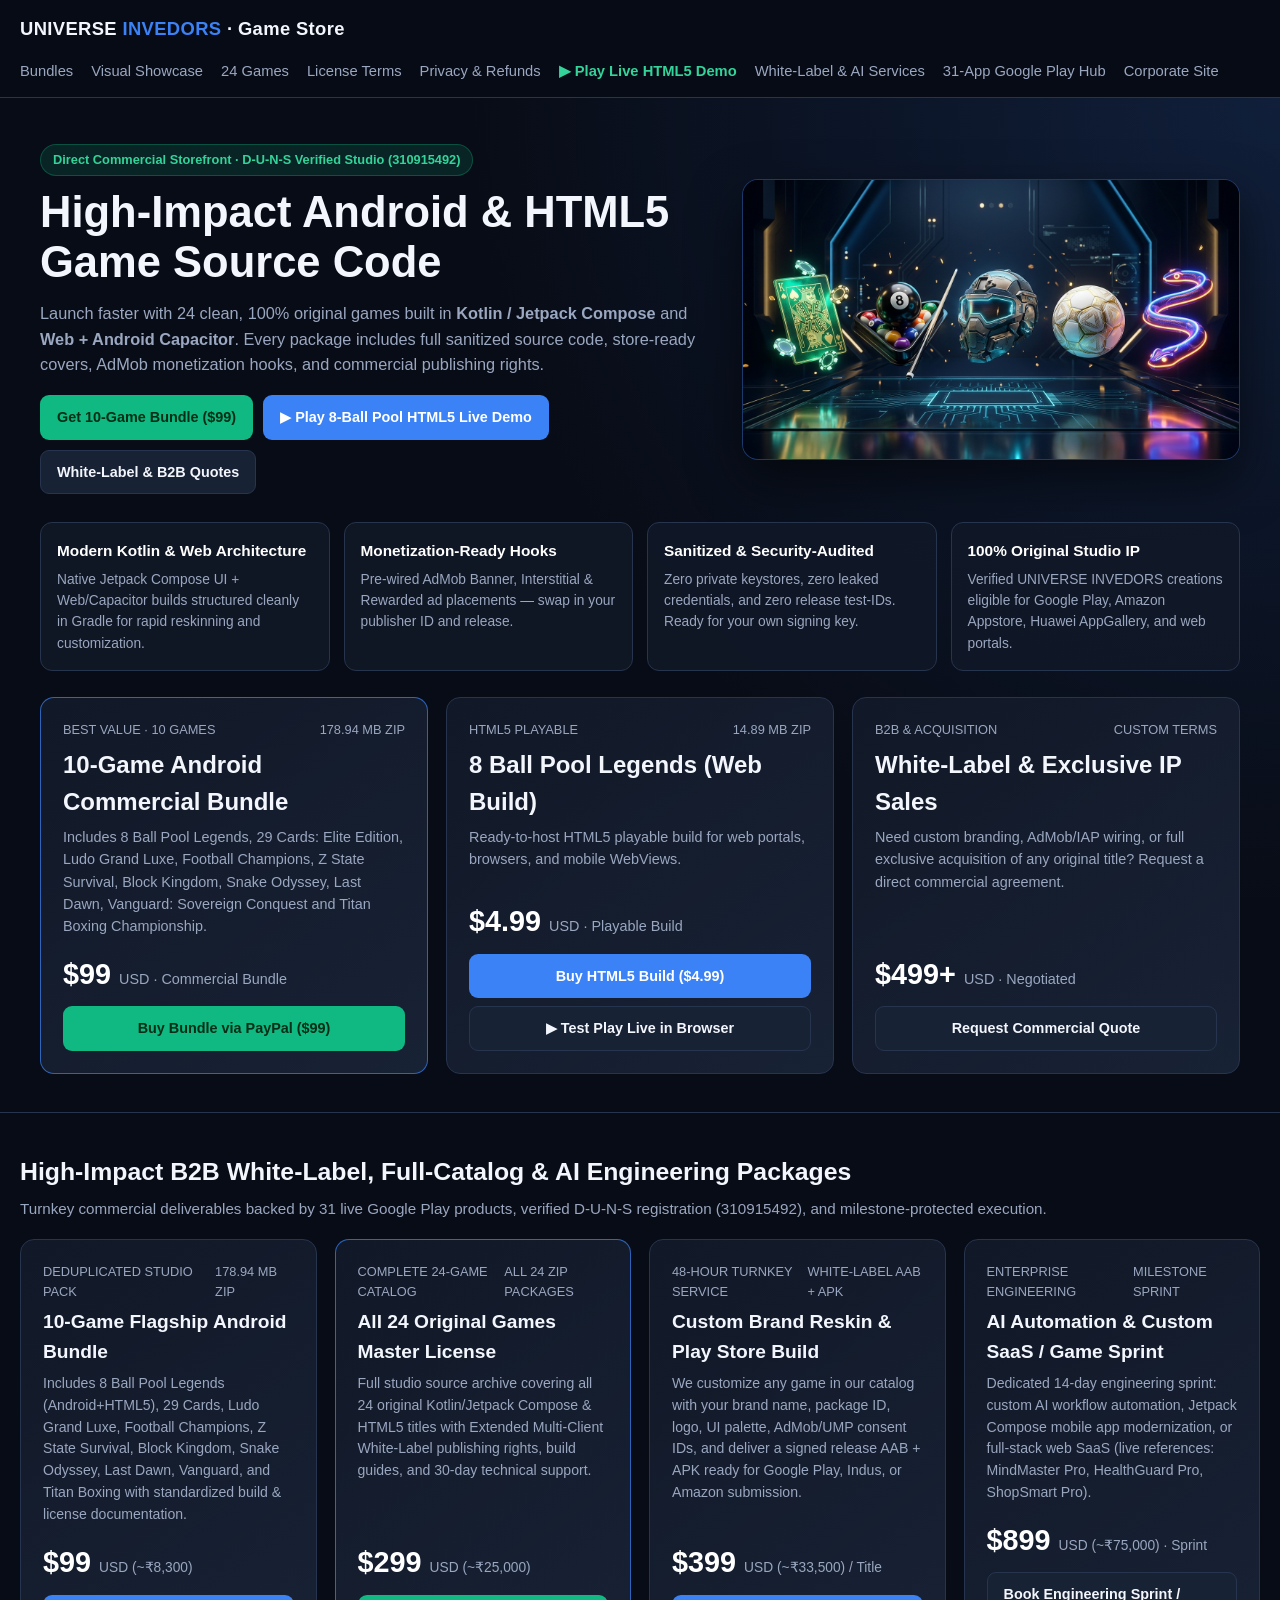
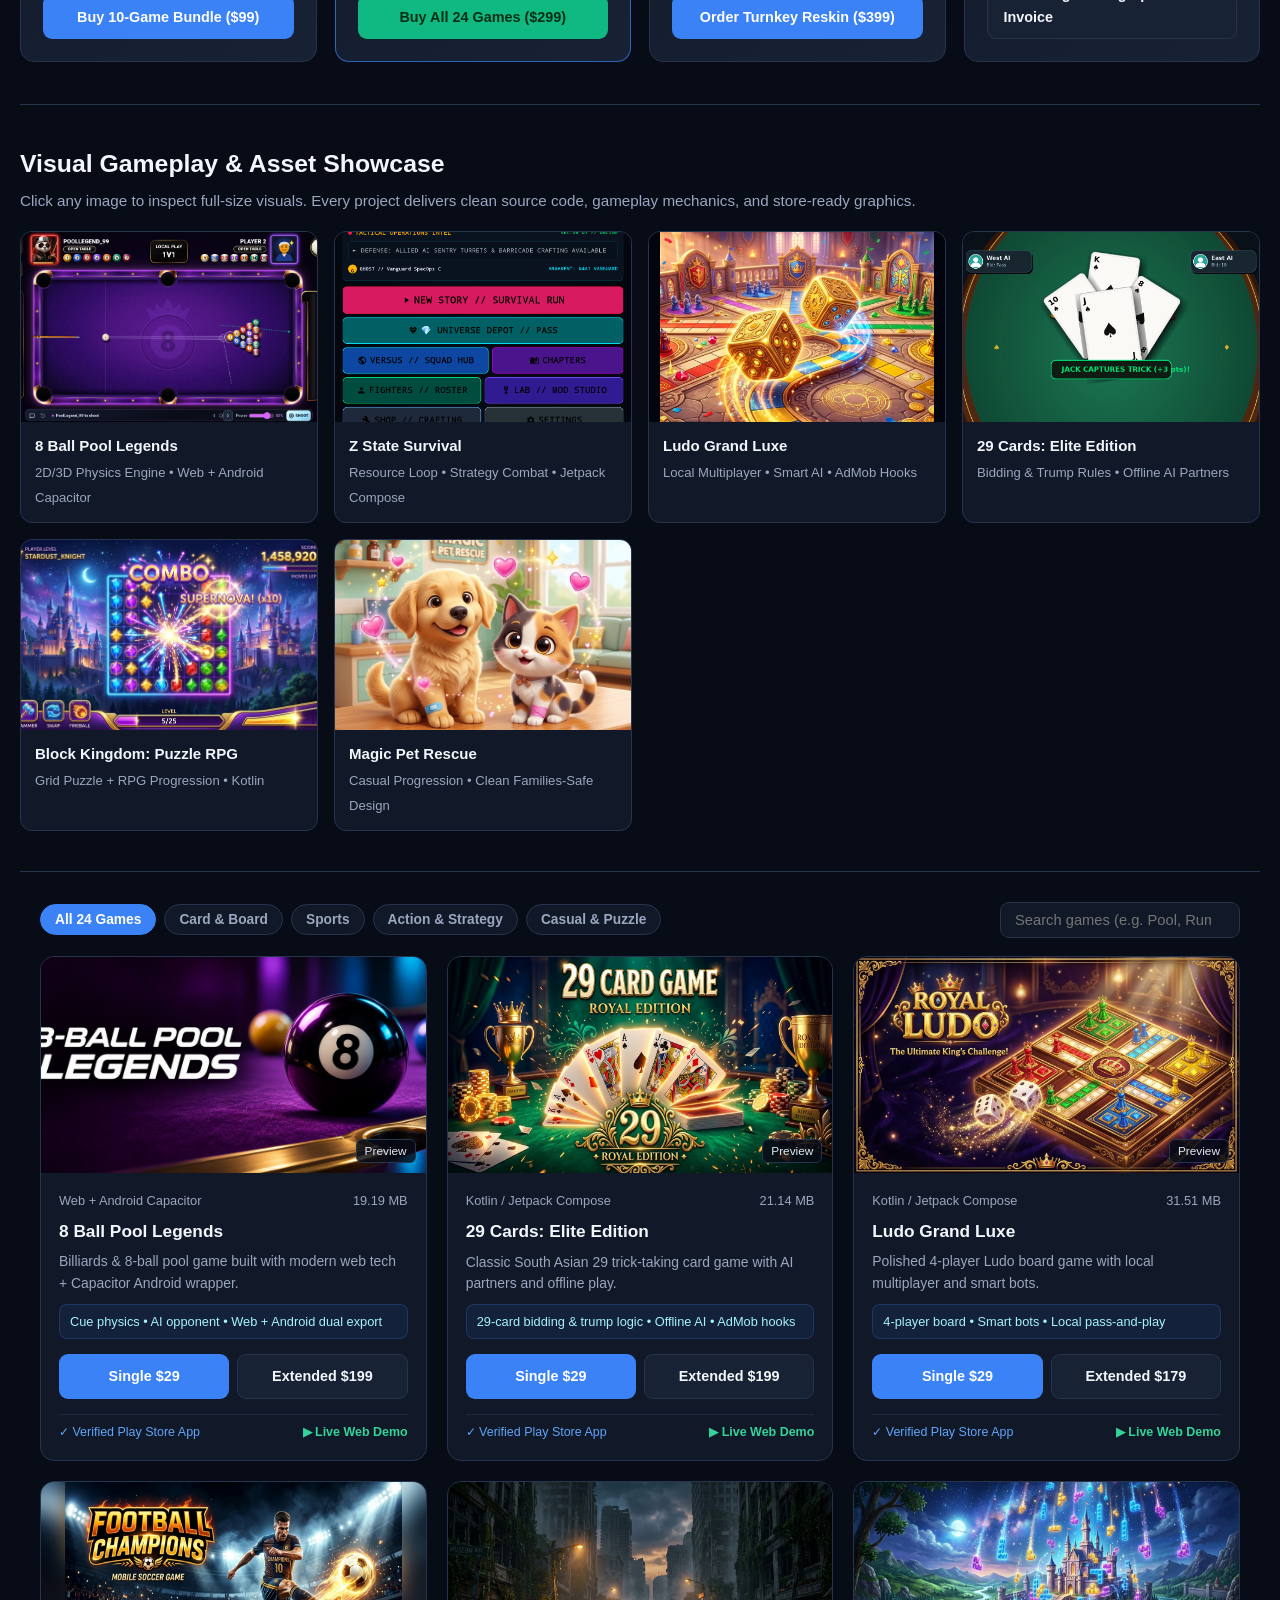
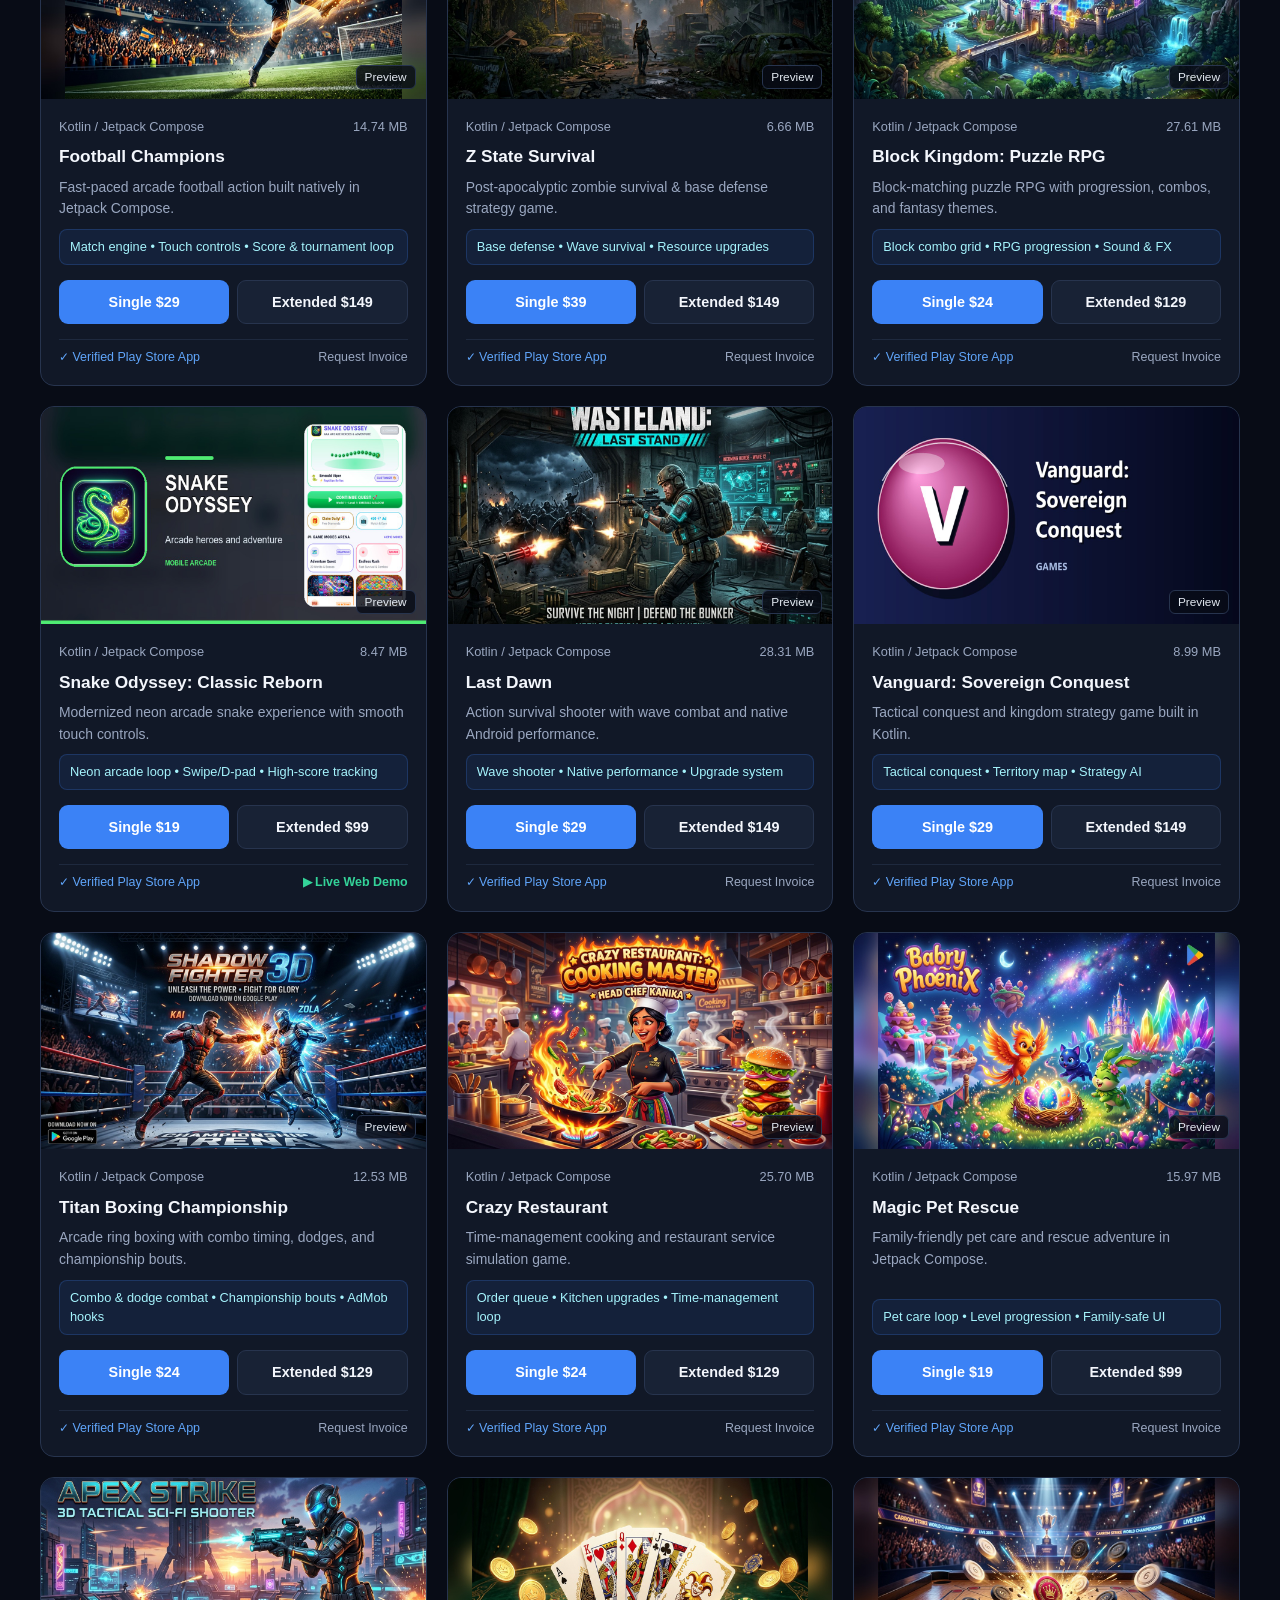
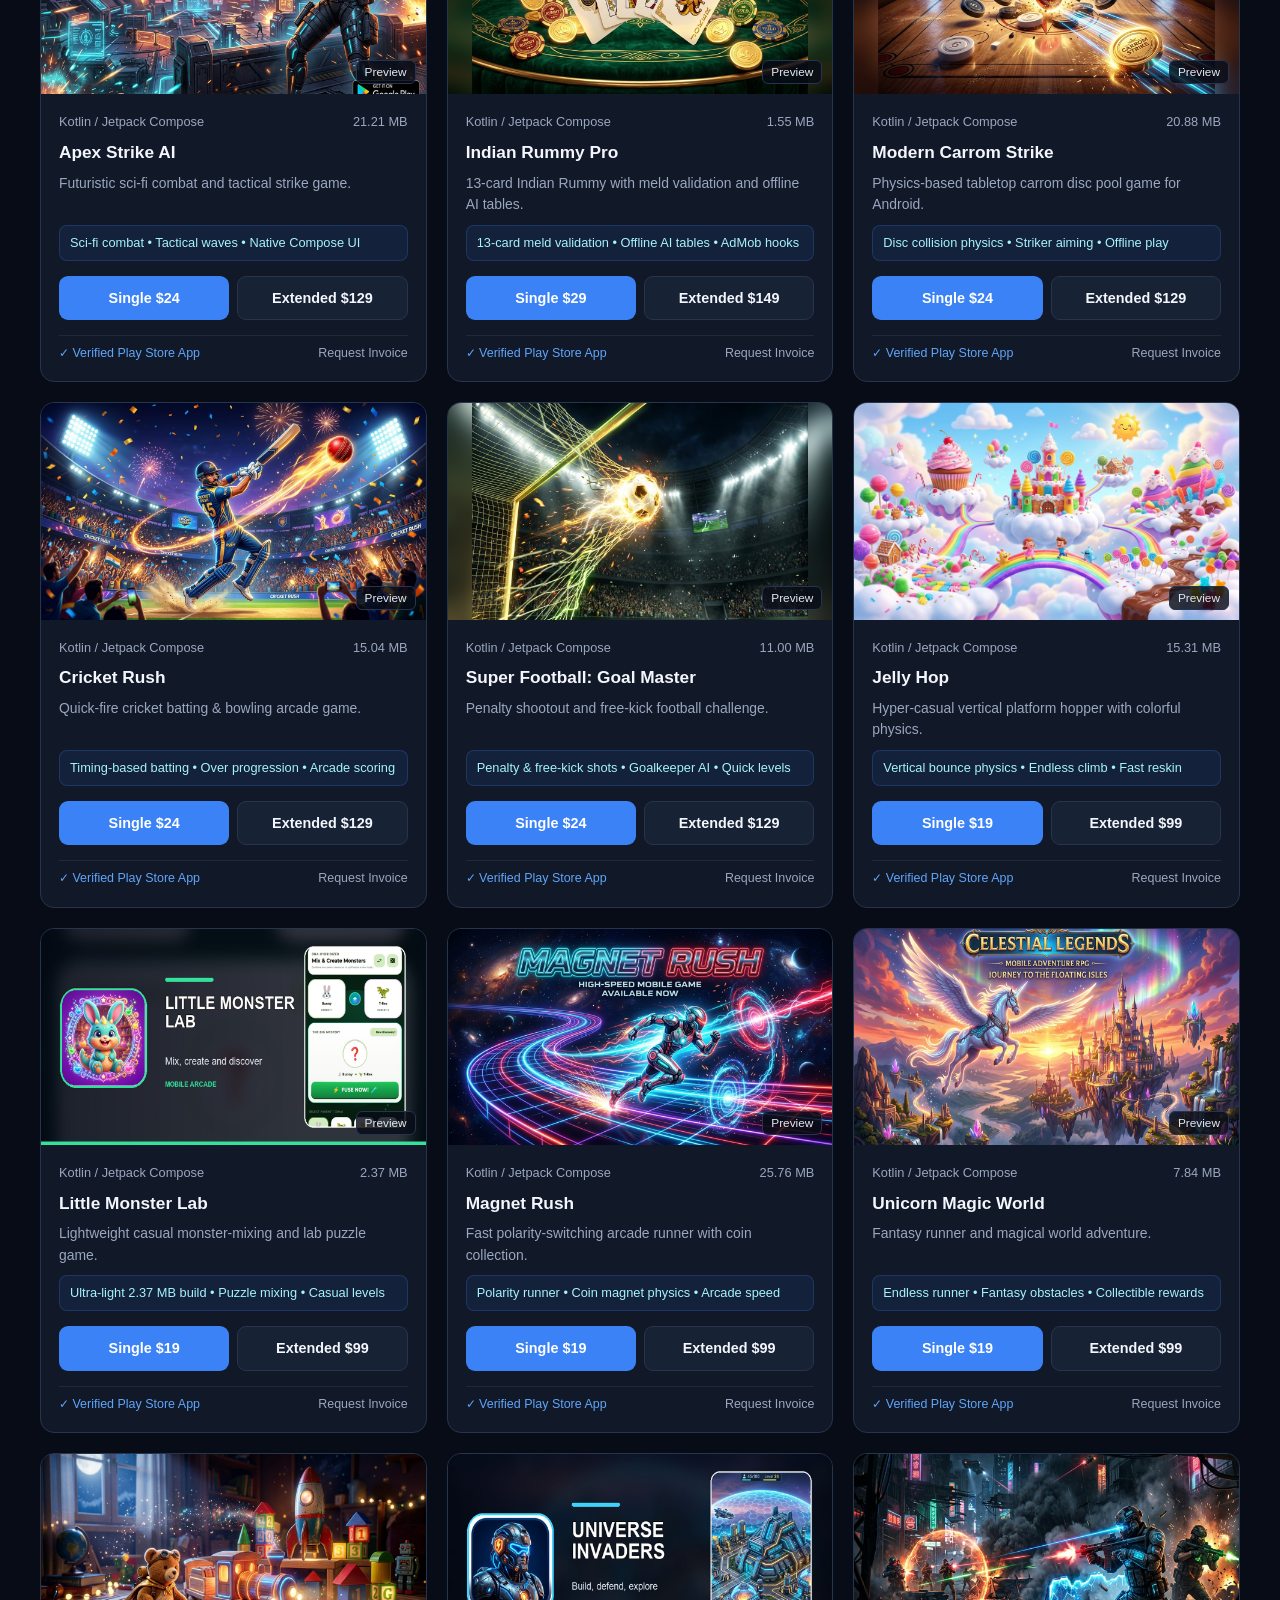
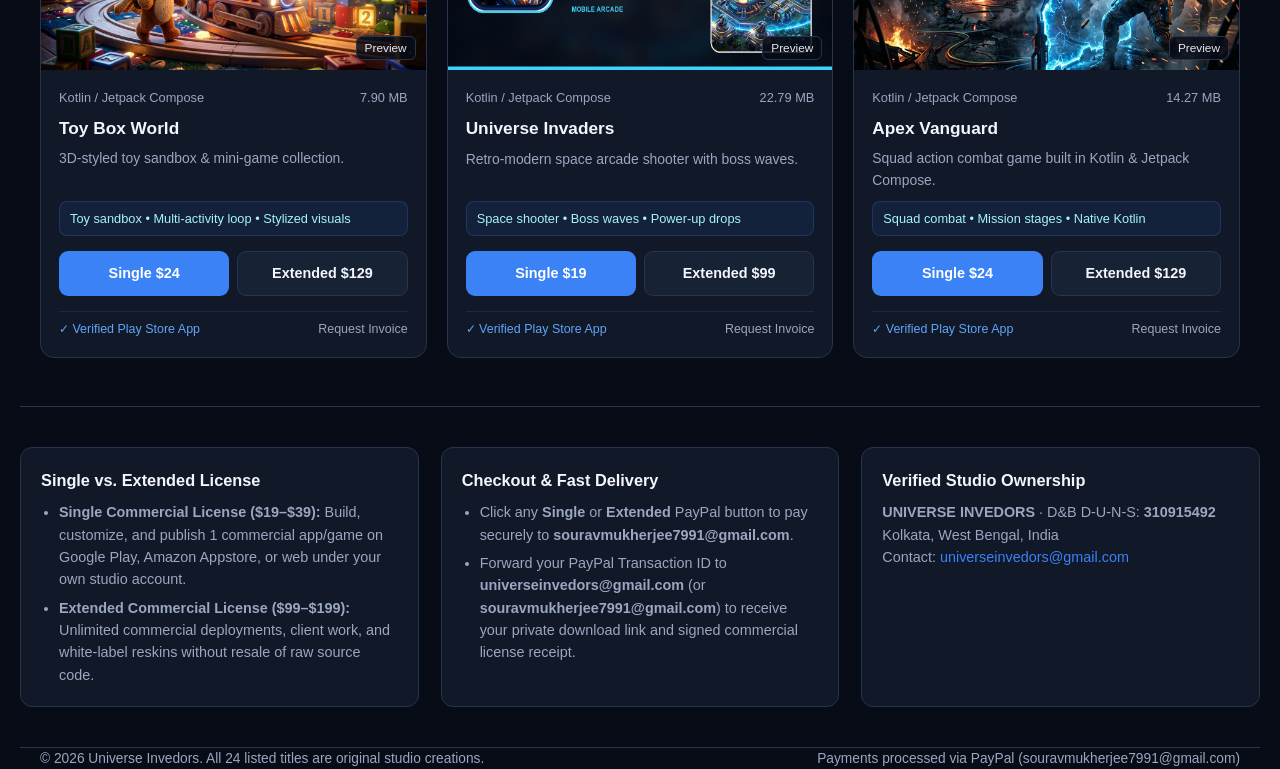
==== commit 0bf9d42d: "Sync all 24 individual game ZIP sizes to exact refreshed package sizes" ====
--- a/index.html
+++ b/index.html
@@ -534,21 +534,21 @@
     };
 
     const GAMES = [
-      { id: 1, title: "8 Ball Pool Legends", cat: "sports", stack: "Web + Android Capacitor", size: "57.09 MB", single: 29, ext: 199, cover: "01-8-ball-pool-legends-cover-1280x720.jpg", provides: "Cue physics • AI opponent • Web + Android dual export", desc: "Billiards & 8-ball pool game built with modern web tech + Capacitor Android wrapper." },
+      { id: 1, title: "8 Ball Pool Legends", cat: "sports", stack: "Web + Android Capacitor", size: "19.19 MB", single: 29, ext: 199, cover: "01-8-ball-pool-legends-cover-1280x720.jpg", provides: "Cue physics • AI opponent • Web + Android dual export", desc: "Billiards & 8-ball pool game built with modern web tech + Capacitor Android wrapper." },
       { id: 2, title: "29 Cards: Elite Edition", cat: "card", stack: "Kotlin / Jetpack Compose", size: "21.14 MB", single: 29, ext: 199, cover: "02-29-cards-elite-edition-cover-1280x720.jpg", provides: "29-card bidding & trump logic • Offline AI • AdMob hooks", desc: "Classic South Asian 29 trick-taking card game with AI partners and offline play." },
       { id: 3, title: "Ludo Grand Luxe", cat: "card", stack: "Kotlin / Jetpack Compose", size: "31.51 MB", single: 29, ext: 179, cover: "03-ludo-grand-luxe-cover-1280x720.jpg", provides: "4-player board • Smart bots • Local pass-and-play", desc: "Polished 4-player Ludo board game with local multiplayer and smart bots." },
       { id: 4, title: "Football Champions", cat: "sports", stack: "Kotlin / Jetpack Compose", size: "14.74 MB", single: 29, ext: 149, cover: "04-football-champions-cover-1280x720.jpg", provides: "Match engine • Touch controls • Score & tournament loop", desc: "Fast-paced arcade football action built natively in Jetpack Compose." },
-      { id: 5, title: "Z State Survival", cat: "action", stack: "Kotlin / Jetpack Compose", size: "6.65 MB", single: 39, ext: 149, cover: "05-z-state-survival-cover-1280x720.jpg", provides: "Base defense • Wave survival • Resource upgrades", desc: "Post-apocalyptic zombie survival & base defense strategy game." },
-      { id: 6, title: "Block Kingdom: Puzzle RPG", cat: "casual", stack: "Kotlin / Jetpack Compose", size: "19.94 MB", single: 24, ext: 129, cover: "06-block-kingdom-cover-1280x720.jpg", provides: "Block combo grid • RPG progression • Sound & FX", desc: "Block-matching puzzle RPG with progression, combos, and fantasy themes." },
+      { id: 5, title: "Z State Survival", cat: "action", stack: "Kotlin / Jetpack Compose", size: "6.66 MB", single: 39, ext: 149, cover: "05-z-state-survival-cover-1280x720.jpg", provides: "Base defense • Wave survival • Resource upgrades", desc: "Post-apocalyptic zombie survival & base defense strategy game." },
+      { id: 6, title: "Block Kingdom: Puzzle RPG", cat: "casual", stack: "Kotlin / Jetpack Compose", size: "27.61 MB", single: 24, ext: 129, cover: "06-block-kingdom-cover-1280x720.jpg", provides: "Block combo grid • RPG progression • Sound & FX", desc: "Block-matching puzzle RPG with progression, combos, and fantasy themes." },
       { id: 7, title: "Snake Odyssey: Classic Reborn", cat: "casual", stack: "Kotlin / Jetpack Compose", size: "8.47 MB", single: 19, ext: 99, cover: "07-snake-odyssey-cover-1280x720.jpg", provides: "Neon arcade loop • Swipe/D-pad • High-score tracking", desc: "Modernized neon arcade snake experience with smooth touch controls." },
-      { id: 8, title: "Last Dawn", cat: "action", stack: "Kotlin / Jetpack Compose", size: "32.66 MB", single: 29, ext: 149, cover: "08-last-dawn-cover-1280x720.jpg", provides: "Wave shooter • Native performance • Upgrade system", desc: "Action survival shooter with wave combat and native Android performance." },
+      { id: 8, title: "Last Dawn", cat: "action", stack: "Kotlin / Jetpack Compose", size: "28.31 MB", single: 29, ext: 149, cover: "08-last-dawn-cover-1280x720.jpg", provides: "Wave shooter • Native performance • Upgrade system", desc: "Action survival shooter with wave combat and native Android performance." },
       { id: 9, title: "Vanguard: Sovereign Conquest", cat: "action", stack: "Kotlin / Jetpack Compose", size: "8.99 MB", single: 29, ext: 149, cover: "09-vanguard-sovereign-conquest-cover-1280x720.jpg", provides: "Tactical conquest • Territory map • Strategy AI", desc: "Tactical conquest and kingdom strategy game built in Kotlin." },
       { id: 10, title: "Titan Boxing Championship", cat: "sports", stack: "Kotlin / Jetpack Compose", size: "12.53 MB", single: 24, ext: 129, cover: "10-titan-boxing-championship-cover-1280x720.jpg", provides: "Combo & dodge combat • Championship bouts • AdMob hooks", desc: "Arcade ring boxing with combo timing, dodges, and championship bouts." },
       { id: 11, title: "Crazy Restaurant", cat: "casual", stack: "Kotlin / Jetpack Compose", size: "25.70 MB", single: 24, ext: 129, cover: "11-crazy-restaurant-cover-1280x720.jpg", provides: "Order queue • Kitchen upgrades • Time-management loop", desc: "Time-management cooking and restaurant service simulation game." },
       { id: 12, title: "Magic Pet Rescue", cat: "casual", stack: "Kotlin / Jetpack Compose", size: "15.97 MB", single: 19, ext: 99, cover: "12-magic-pet-rescue-cover-1280x720.jpg", provides: "Pet care loop • Level progression • Family-safe UI", desc: "Family-friendly pet care and rescue adventure in Jetpack Compose." },
-      { id: 13, title: "Apex Strike AI", cat: "action", stack: "Kotlin / Jetpack Compose", size: "16.35 MB", single: 24, ext: 129, cover: "13-apex-strike-ai-cover-1280x720.jpg", provides: "Sci-fi combat • Tactical waves • Native Compose UI", desc: "Futuristic sci-fi combat and tactical strike game." },
-      { id: 14, title: "Indian Rummy Pro", cat: "card", stack: "Kotlin / Jetpack Compose", size: "18.61 MB", single: 29, ext: 149, cover: "14-indian-rummy-cover-1280x720.jpg", provides: "13-card meld validation • Offline AI tables • AdMob hooks", desc: "13-card Indian Rummy with meld validation and offline AI tables." },
-      { id: 15, title: "Modern Carrom Strike", cat: "card", stack: "Kotlin / Jetpack Compose", size: "11.26 MB", single: 24, ext: 129, cover: "15-modern-carrom-strike-cover-1280x720.jpg", provides: "Disc collision physics • Striker aiming • Offline play", desc: "Physics-based tabletop carrom disc pool game for Android." },
+      { id: 13, title: "Apex Strike AI", cat: "action", stack: "Kotlin / Jetpack Compose", size: "21.21 MB", single: 24, ext: 129, cover: "13-apex-strike-ai-cover-1280x720.jpg", provides: "Sci-fi combat • Tactical waves • Native Compose UI", desc: "Futuristic sci-fi combat and tactical strike game." },
+      { id: 14, title: "Indian Rummy Pro", cat: "card", stack: "Kotlin / Jetpack Compose", size: "1.55 MB", single: 29, ext: 149, cover: "14-indian-rummy-cover-1280x720.jpg", provides: "13-card meld validation • Offline AI tables • AdMob hooks", desc: "13-card Indian Rummy with meld validation and offline AI tables." },
+      { id: 15, title: "Modern Carrom Strike", cat: "card", stack: "Kotlin / Jetpack Compose", size: "20.88 MB", single: 24, ext: 129, cover: "15-modern-carrom-strike-cover-1280x720.jpg", provides: "Disc collision physics • Striker aiming • Offline play", desc: "Physics-based tabletop carrom disc pool game for Android." },
       { id: 16, title: "Cricket Rush", cat: "sports", stack: "Kotlin / Jetpack Compose", size: "15.04 MB", single: 24, ext: 129, cover: "16-cricket-rush-cover-1280x720.jpg", provides: "Timing-based batting • Over progression • Arcade scoring", desc: "Quick-fire cricket batting & bowling arcade game." },
       { id: 17, title: "Super Football: Goal Master", cat: "sports", stack: "Kotlin / Jetpack Compose", size: "11.00 MB", single: 24, ext: 129, cover: "17-super-football-goal-master-cover-1280x720.jpg", provides: "Penalty & free-kick shots • Goalkeeper AI • Quick levels", desc: "Penalty shootout and free-kick football challenge." },
       { id: 18, title: "Jelly Hop", cat: "casual", stack: "Kotlin / Jetpack Compose", size: "15.31 MB", single: 19, ext: 99, cover: "18-jelly-hop-cover-1280x720.jpg", provides: "Vertical bounce physics • Endless climb • Fast reskin", desc: "Hyper-casual vertical platform hopper with colorful physics." },
@@ -556,7 +556,7 @@
       { id: 20, title: "Magnet Rush", cat: "casual", stack: "Kotlin / Jetpack Compose", size: "25.76 MB", single: 19, ext: 99, cover: "20-magnet-rush-cover-1280x720.jpg", provides: "Polarity runner • Coin magnet physics • Arcade speed", desc: "Fast polarity-switching arcade runner with coin collection." },
       { id: 21, title: "Unicorn Magic World", cat: "casual", stack: "Kotlin / Jetpack Compose", size: "7.84 MB", single: 19, ext: 99, cover: "21-unicorn-magic-world-cover-1280x720.jpg", provides: "Endless runner • Fantasy obstacles • Collectible rewards", desc: "Fantasy runner and magical world adventure." },
       { id: 22, title: "Toy Box World", cat: "casual", stack: "Kotlin / Jetpack Compose", size: "7.90 MB", single: 24, ext: 129, cover: "22-toy-box-world-cover-1280x720.jpg", provides: "Toy sandbox • Multi-activity loop • Stylized visuals", desc: "3D-styled toy sandbox & mini-game collection." },
-      { id: 23, title: "Universe Invaders", cat: "action", stack: "Kotlin / Jetpack Compose", size: "15.30 MB", single: 19, ext: 99, cover: "23-universe-invaders-cover-1280x720.jpg", provides: "Space shooter • Boss waves • Power-up drops", desc: "Retro-modern space arcade shooter with boss waves." },
+      { id: 23, title: "Universe Invaders", cat: "action", stack: "Kotlin / Jetpack Compose", size: "22.79 MB", single: 19, ext: 99, cover: "23-universe-invaders-cover-1280x720.jpg", provides: "Space shooter • Boss waves • Power-up drops", desc: "Retro-modern space arcade shooter with boss waves." },
       { id: 24, title: "Apex Vanguard", cat: "action", stack: "Kotlin / Jetpack Compose", size: "14.27 MB", single: 24, ext: 129, cover: "24-apex-vanguard-cover-1280x720.jpg", provides: "Squad combat • Mission stages • Native Kotlin", desc: "Squad action combat game built in Kotlin & Jetpack Compose." }
     ];
 
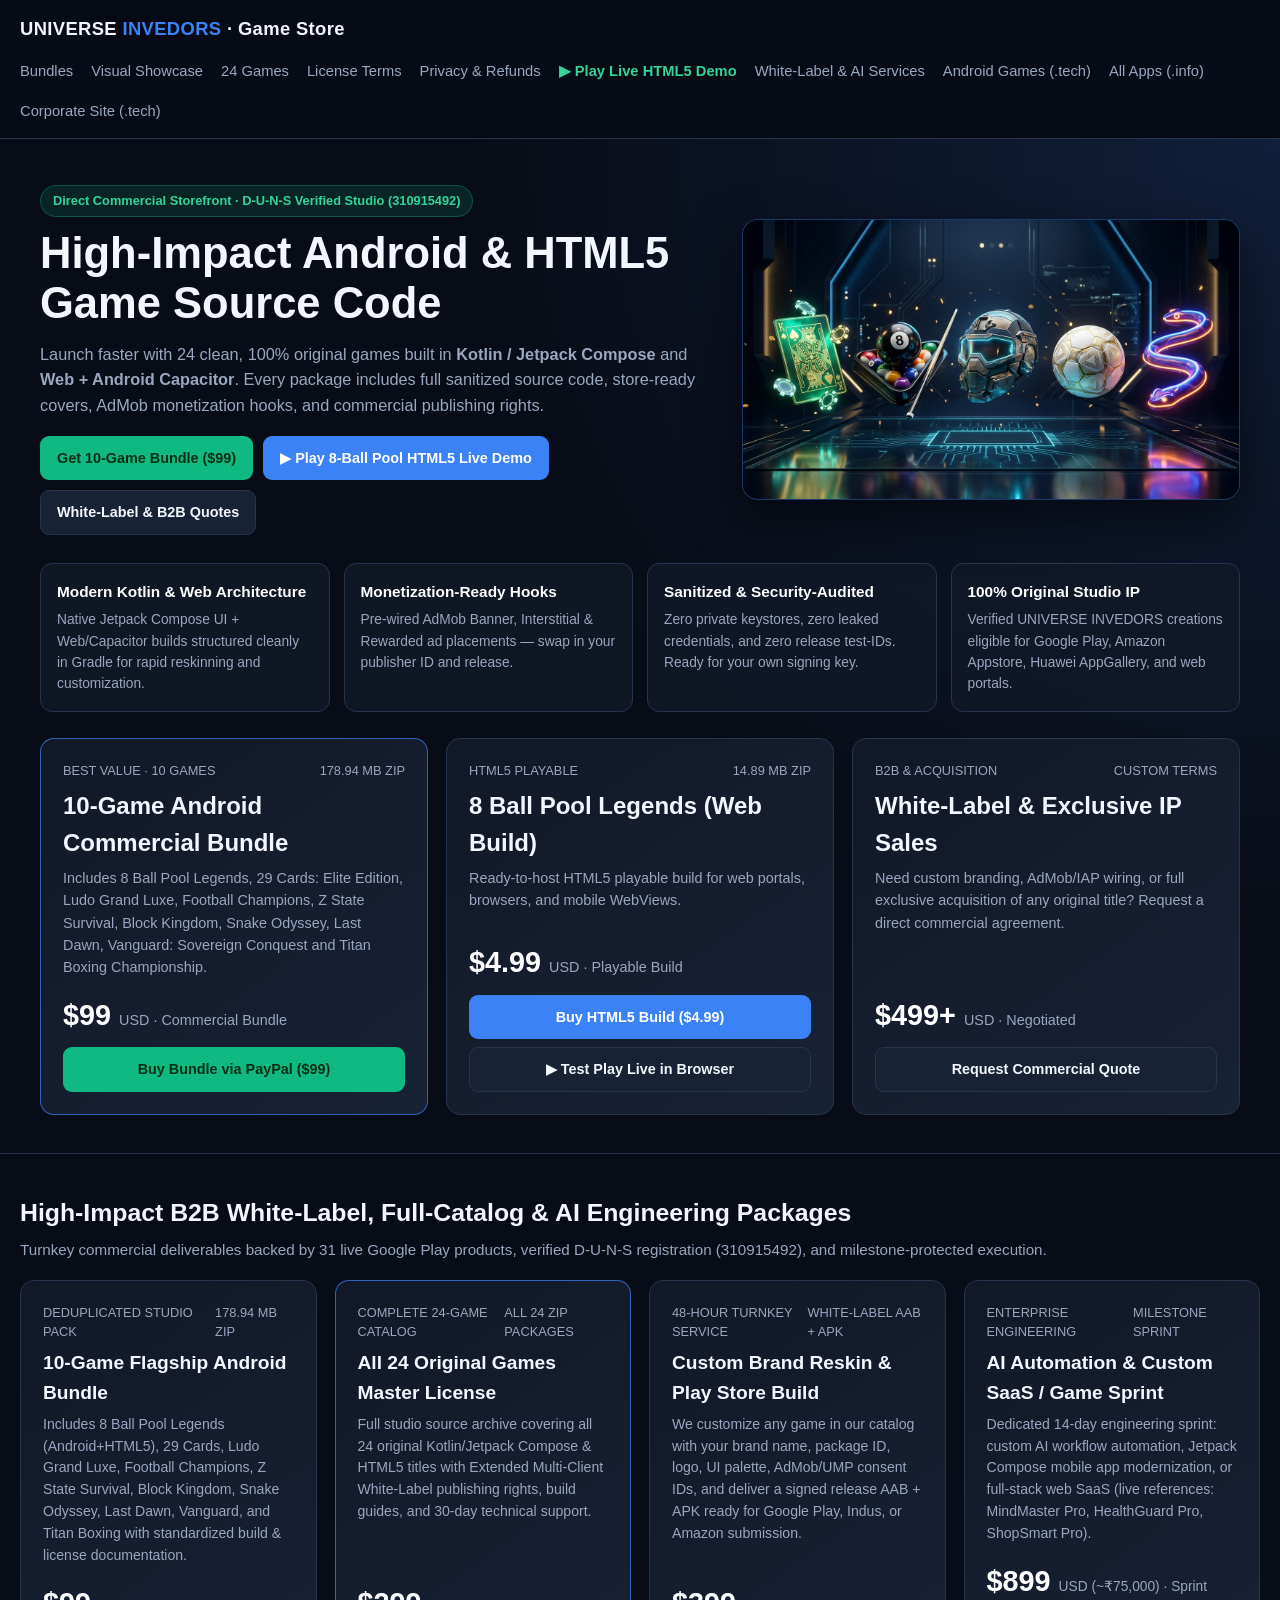
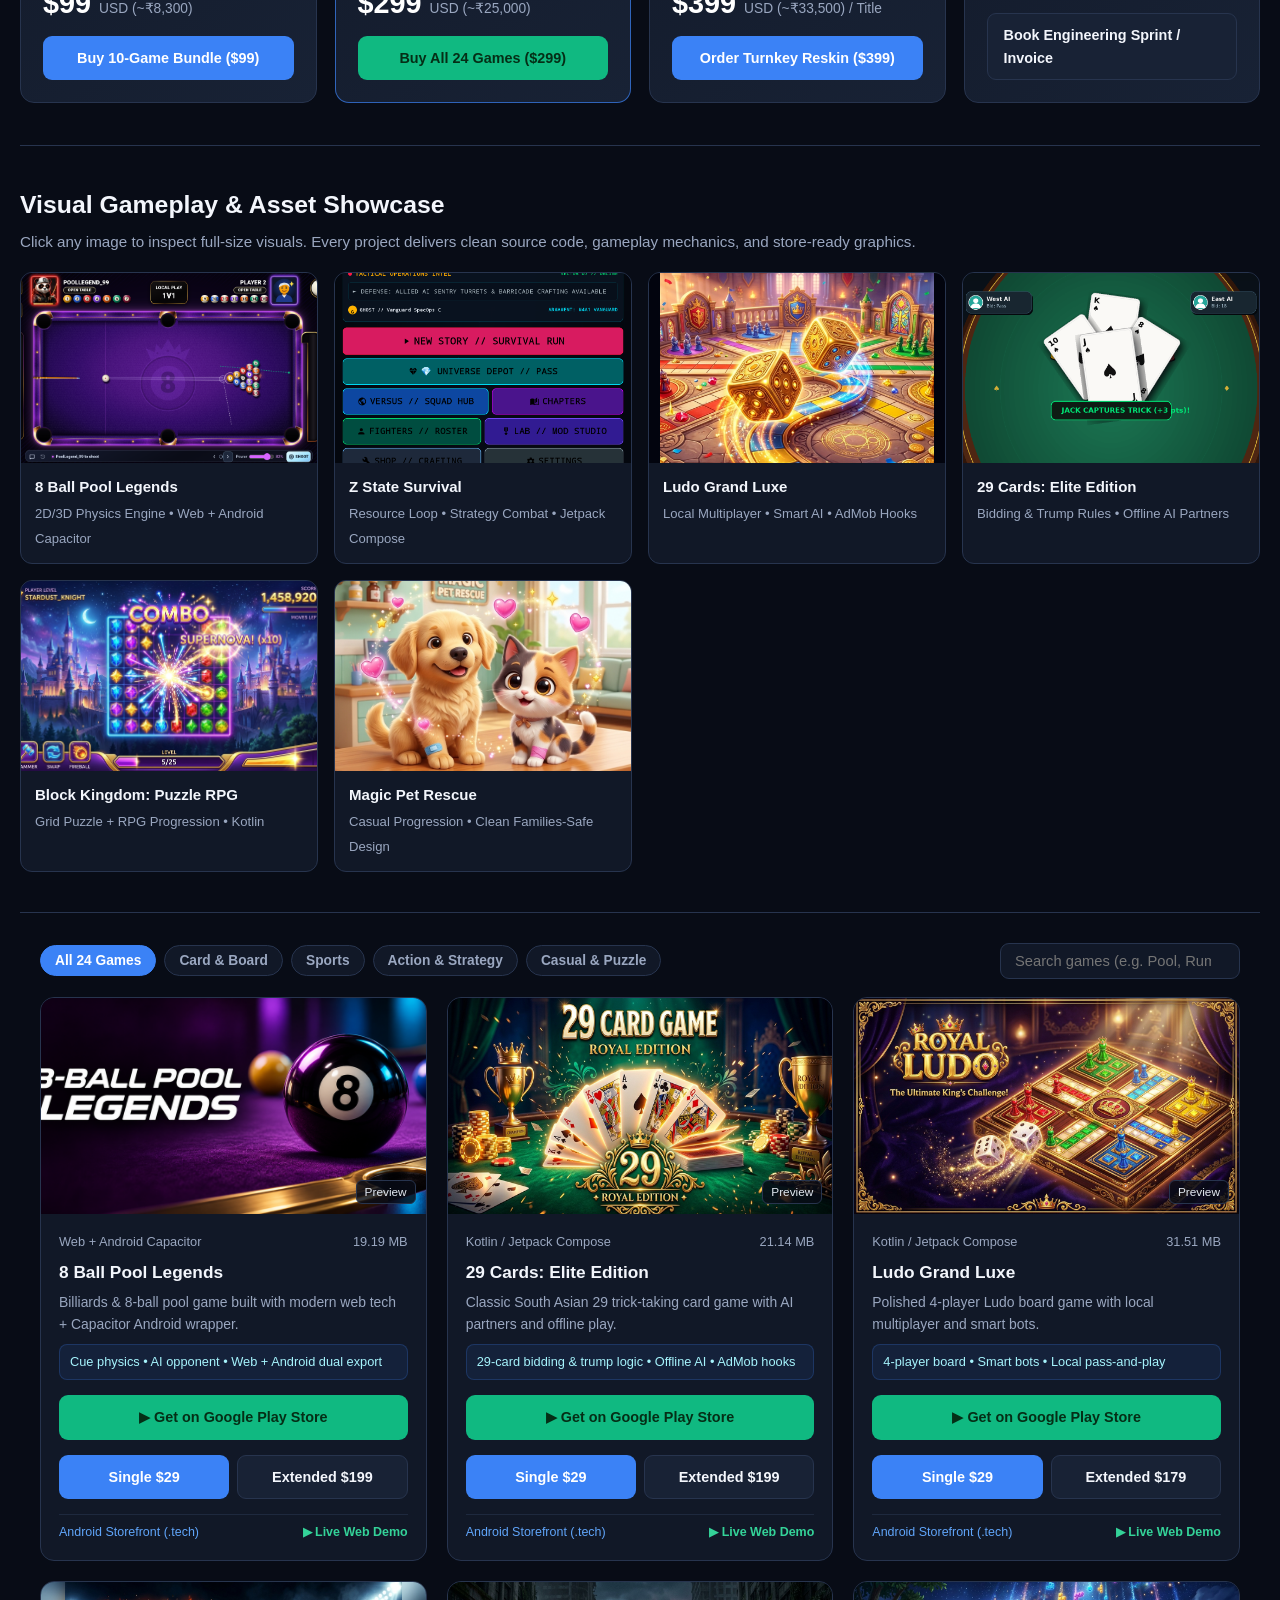
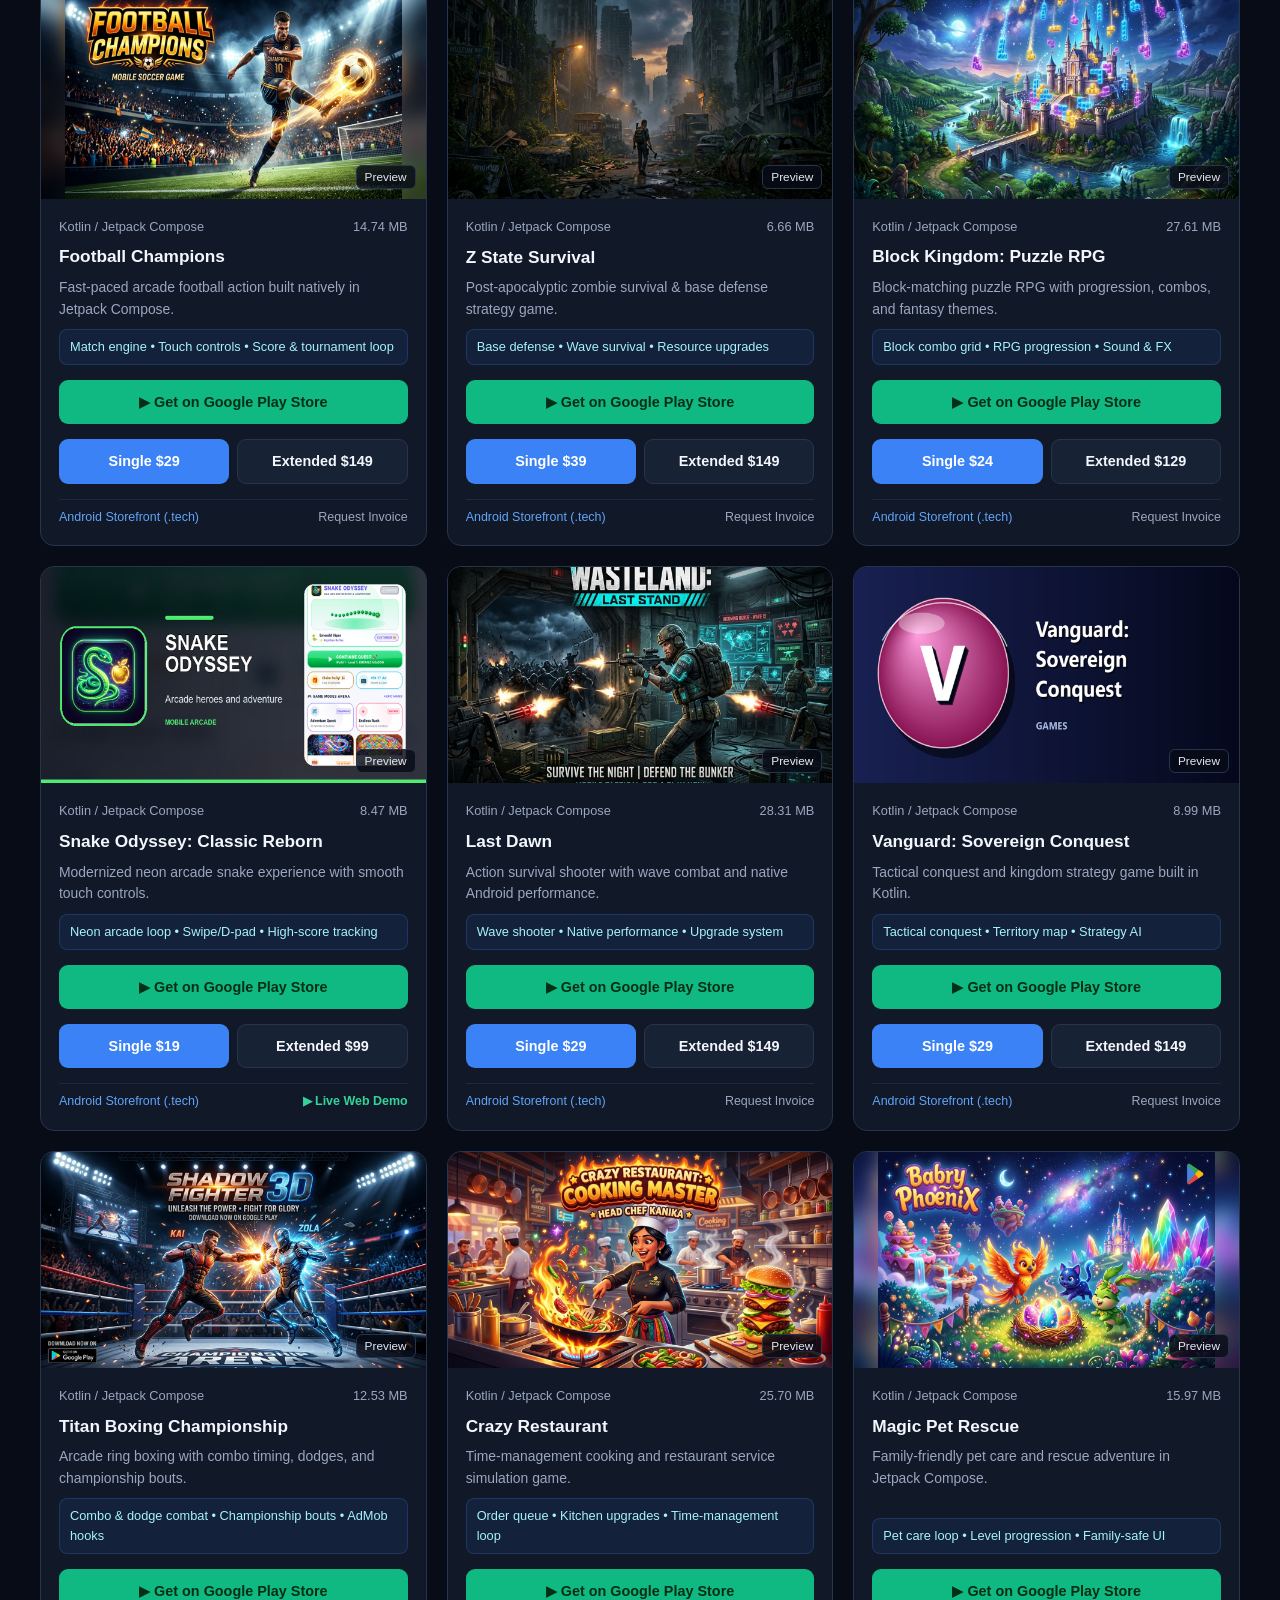
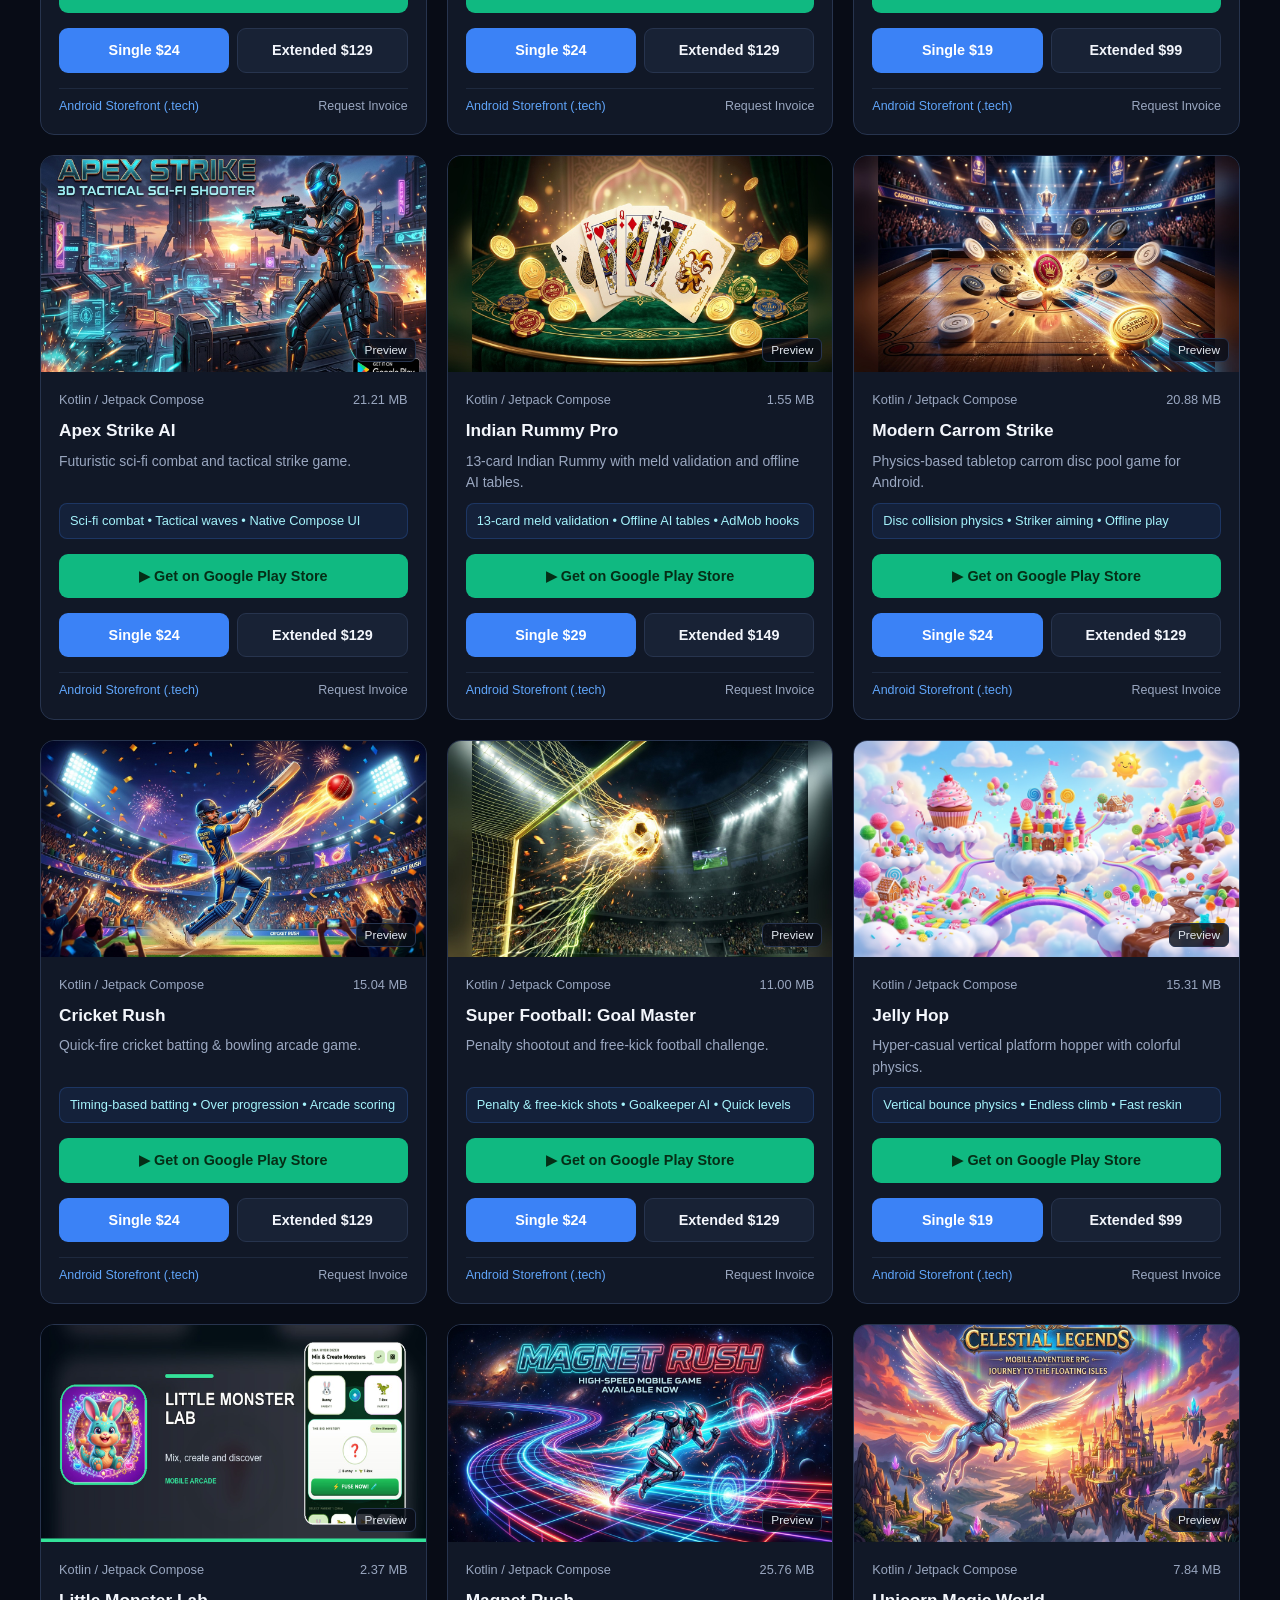
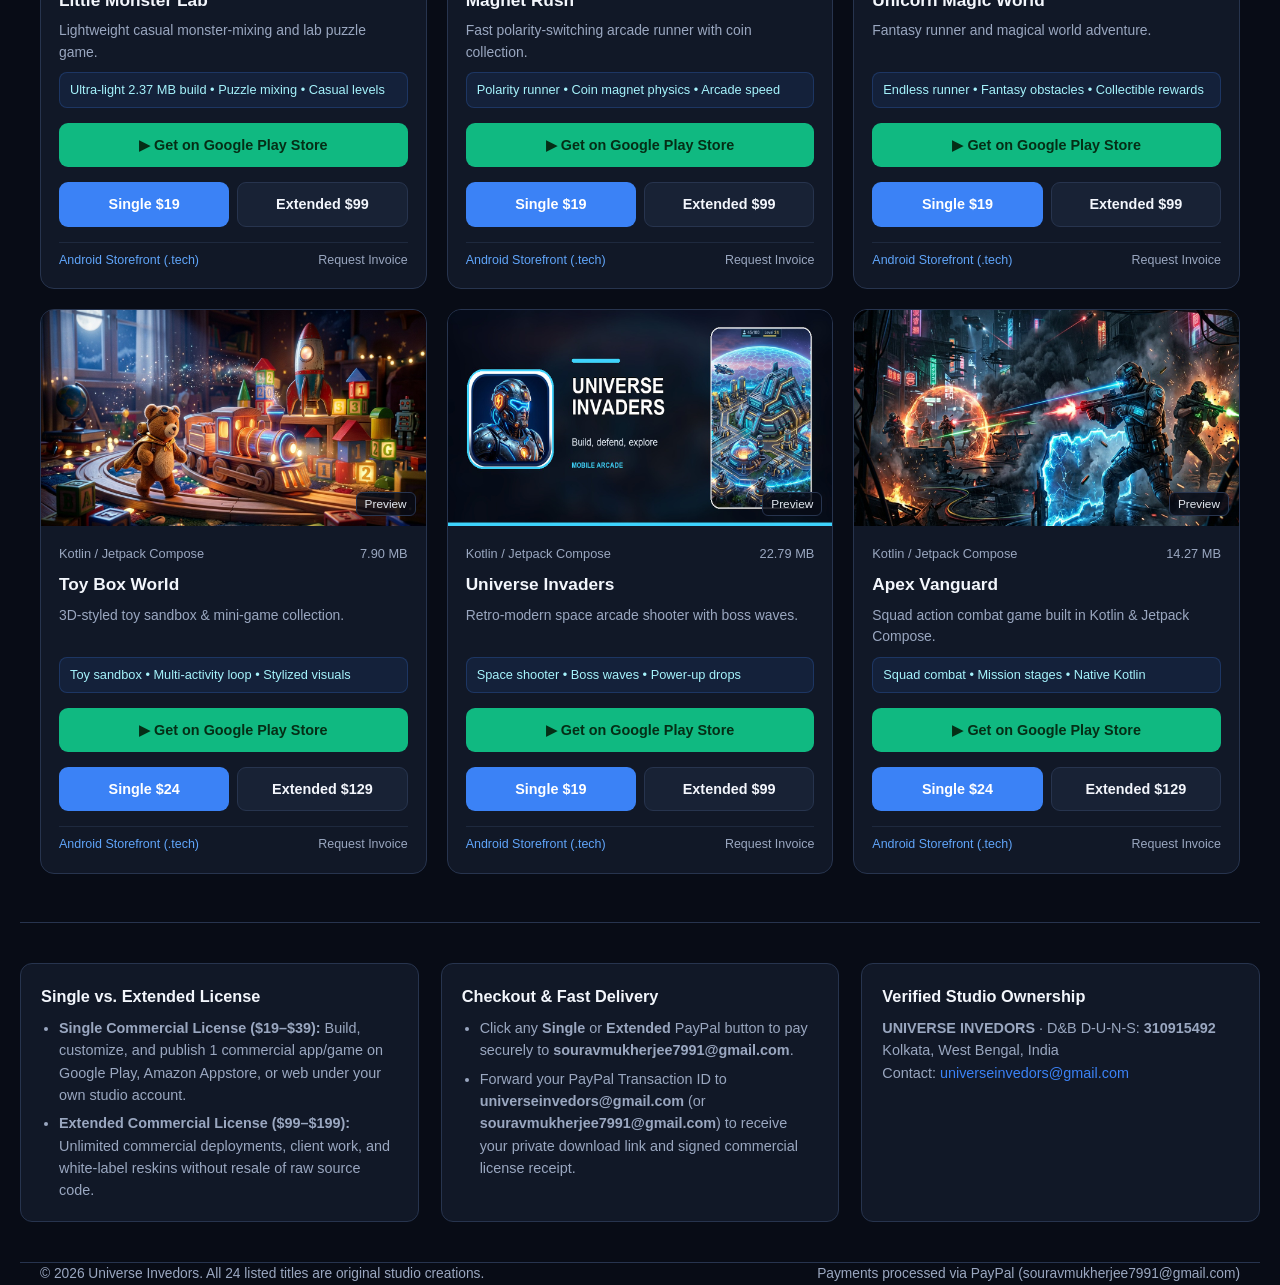
==== commit 72630faf: "Add direct Google Play Store buttons and .tech/.info domain links" ====
--- a/index.html
+++ b/index.html
@@ -235,8 +235,9 @@
         <a href="privacy.html">Privacy &amp; Refunds</a>
         <a href="demo/8-ball-pool/" target="_blank" rel="noopener" style="color:#34d399;font-weight:700;">▶ Play Live HTML5 Demo</a>
         <a href="#enterprise">White-Label &amp; AI Services</a>
-        <a href="https://innnervision.github.io/" target="_blank" rel="noopener">31-App Google Play Hub</a>
-        <a href="https://universeinvedors.tech/" target="_blank" rel="noopener">Corporate Site</a>
+        <a href="https://universeinvedors.tech/games-store" target="_blank" rel="noopener">Android Games (.tech)</a>
+        <a href="https://universeinvedors.info/" target="_blank" rel="noopener">All Apps (.info)</a>
+        <a href="https://universeinvedors.tech/" target="_blank" rel="noopener">Corporate Site (.tech)</a>
       </nav>
     </div>
   </header>
@@ -514,7 +515,7 @@
       5: { play: "https://play.google.com/store/apps/details?id=com.universeinvedors.zstatesurvival", seo: "https://innnervision.github.io/apps/z-state-survival.html" },
       6: { play: "https://play.google.com/store/apps/details?id=com.universeinvedors.block.kingdom", seo: "https://innnervision.github.io/apps/block-kingdom.html" },
       7: { play: "https://play.google.com/store/apps/details?id=com.universeinvedors.snakeodyssey", seo: "https://innnervision.github.io/apps/snake-odyssey.html", demo: "https://innnervision.github.io/Snake-Game/" },
-      8: { play: "https://play.google.com/store/apps/details?id=com.universeinvedors.zstatesurvival", seo: "https://innnervision.github.io/apps/z-state-survival.html" },
+      8: { play: "https://play.google.com/store/apps/details?id=com.universeinvedors.lastdawn", seo: "https://innnervision.github.io/apps/z-state-survival.html" },
       9: { play: "https://play.google.com/store/apps/details?id=com.universeinvedors.vanguardsovcq", seo: "https://innnervision.github.io/apps/vanguard-sovereign-conquest.html" },
       10: { play: "https://play.google.com/store/apps/details?id=com.universeinvedors.titanboxing", seo: "https://innnervision.github.io/apps/titan-boxing-championship.html" },
       11: { play: "https://play.google.com/store/apps/details?id=com.universeinvedors.crazyrestaurant", seo: "https://innnervision.github.io/apps/crazy-restaurant.html" },
@@ -530,7 +531,7 @@
       21: { play: "https://play.google.com/store/apps/details?id=com.universeinvedors.unicornmagic", seo: "https://innnervision.github.io/apps/unicorn-magic-world.html" },
       22: { play: "https://play.google.com/store/apps/dev?id=7748145387206321205", seo: "https://innnervision.github.io/" },
       23: { play: "https://play.google.com/store/apps/details?id=com.universeinvedors.universeinvaders", seo: "https://innnervision.github.io/apps/universe-invaders.html" },
-      24: { play: "https://play.google.com/store/apps/details?id=com.universeinvedors.apexstrikeai", seo: "https://innnervision.github.io/apps/apex-strike-ai-fps.html" },
+      24: { play: "https://play.google.com/store/apps/details?id=com.universeinvedors.apexvanguard", seo: "https://innnervision.github.io/apps/apex-strike-ai-fps.html" },
     };
 
     const GAMES = [
@@ -596,12 +597,15 @@
             <h3>${g.title}</h3>
             <p>${g.desc}</p>
             <div class="provides">${g.provides}</div>
-            <div class="card-actions">
+            <div class="card-actions" style="grid-template-columns:1fr;">
+              <a class="btn btn-green" target="_blank" rel="noopener" href="${LIVE_LINKS[g.id]?.play || 'https://play.google.com/store/apps/dev?id=7748145387206321205'}">▶ Get on Google Play Store</a>
+            </div>
+            <div class="card-actions" style="margin-top:6px;">
               <a class="btn btn-primary" target="_blank" rel="noopener" href="${paypalUrl(g.title + ' - Single Commercial License', g.single)}">Single $${g.single}</a>
               <a class="btn btn-outline" target="_blank" rel="noopener" href="${paypalUrl(g.title + ' - Extended Commercial License', g.ext)}">Extended $${g.ext}</a>
             </div>
             <div style="display:flex;justify-content:space-between;align-items:center;margin-top:6px;padding-top:8px;border-top:1px solid rgba(39,52,78,0.6);font-size:0.78rem;">
-              <a href="${LIVE_LINKS[g.id]?.play || 'https://play.google.com/store/apps/dev?id=7748145387206321205'}" target="_blank" rel="noopener" style="color:#60a5fa;">✓ Verified Play Store App</a>
+              <a href="https://universeinvedors.tech/games-store" target="_blank" rel="noopener" style="color:#60a5fa;">Android Storefront (.tech)</a>
               ${LIVE_LINKS[g.id]?.demo ? `<a href="${LIVE_LINKS[g.id].demo}" target="_blank" rel="noopener" style="color:#34d399;font-weight:700;">▶ Live Web Demo</a>` : `<a href="mailto:universeinvedors@gmail.com?subject=Pro-Forma%20Invoice%20Request%3A%20${encodeURIComponent(g.title)}" style="color:#9aa7c0;">Request Invoice</a>`}
             </div>
           </div>
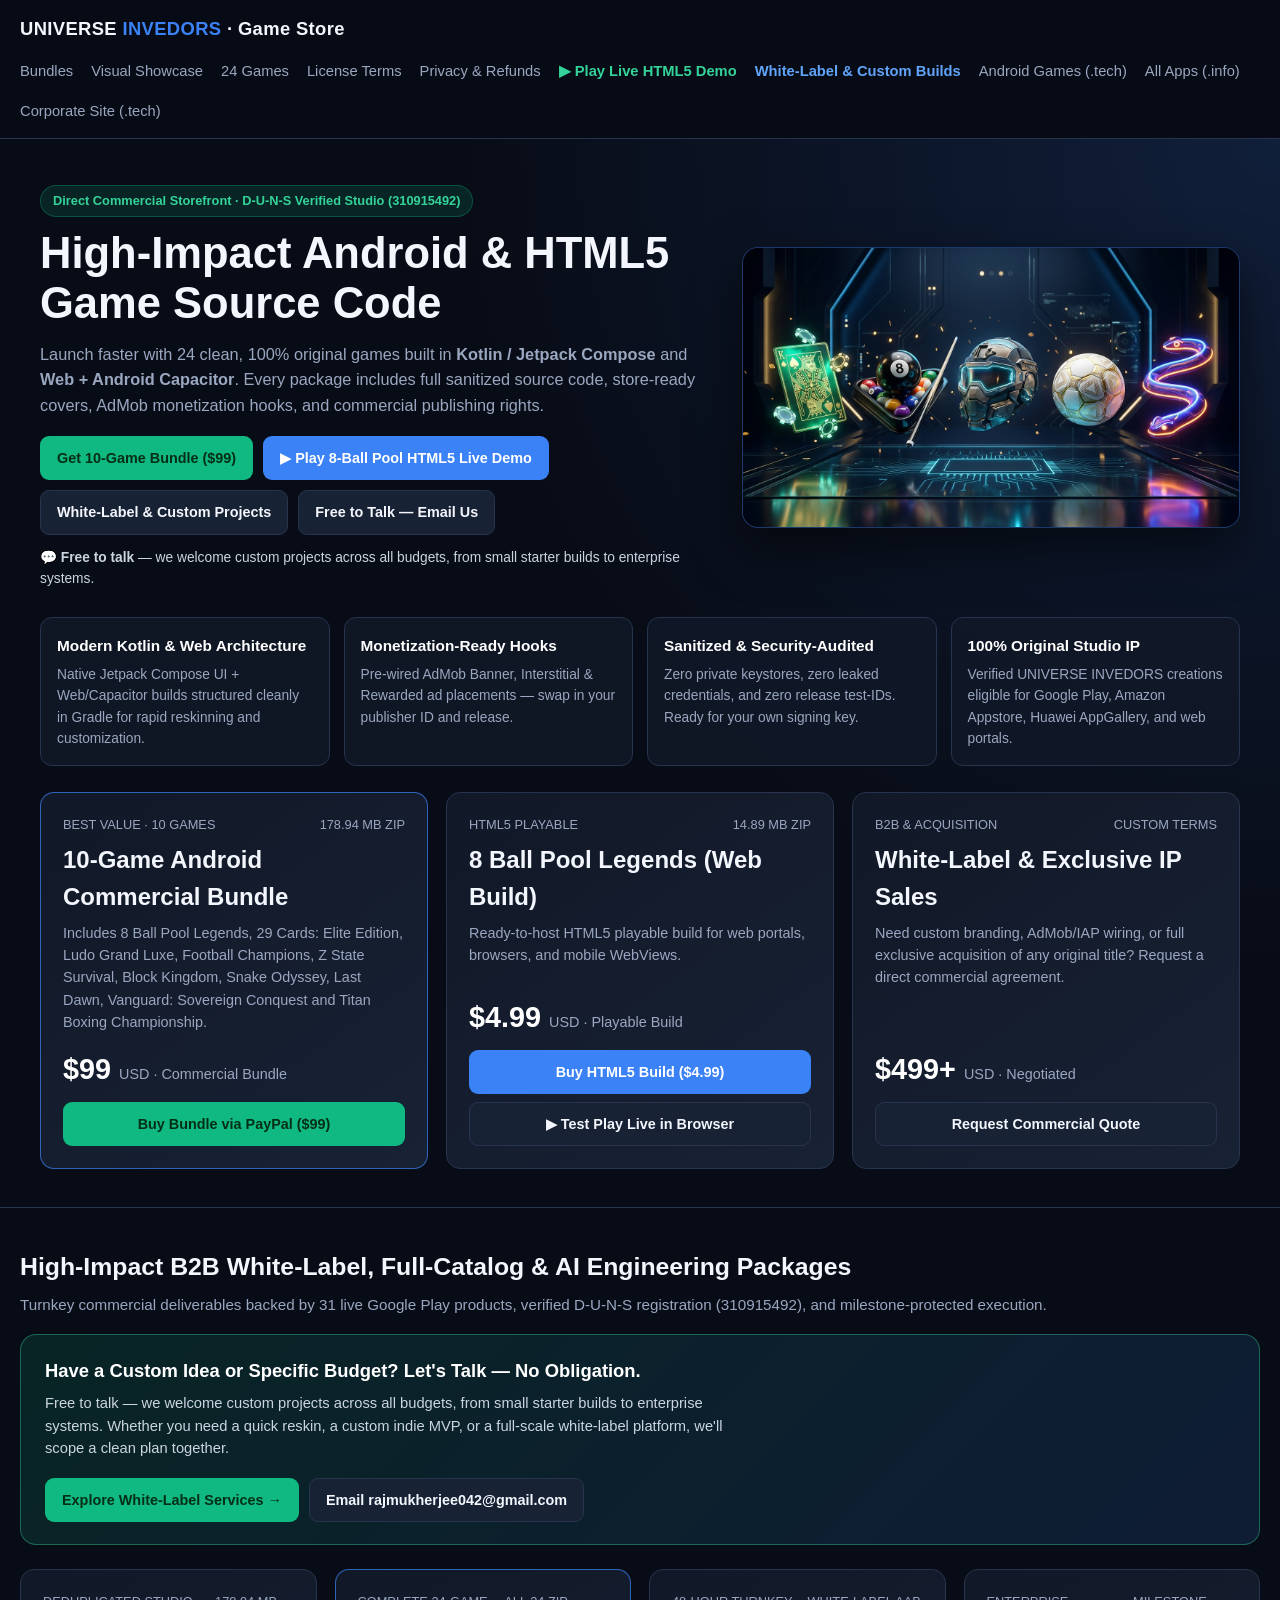
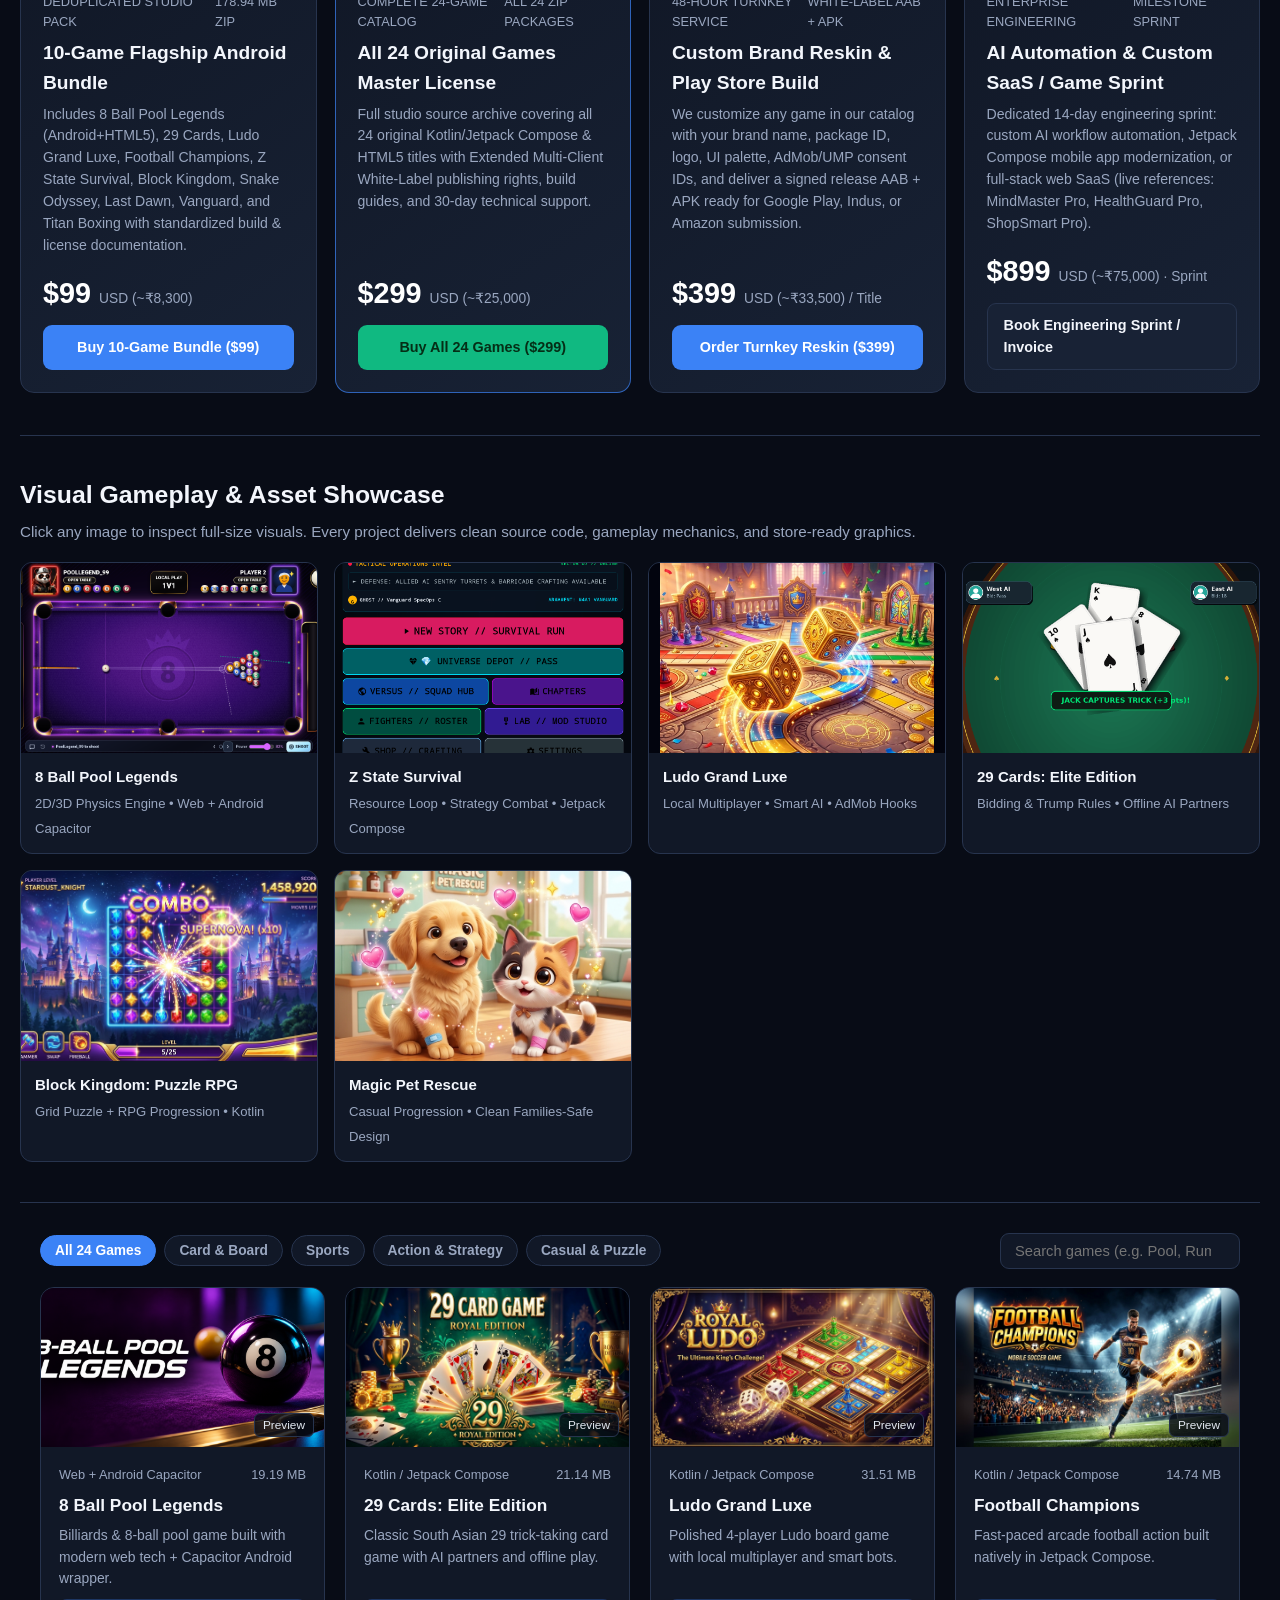
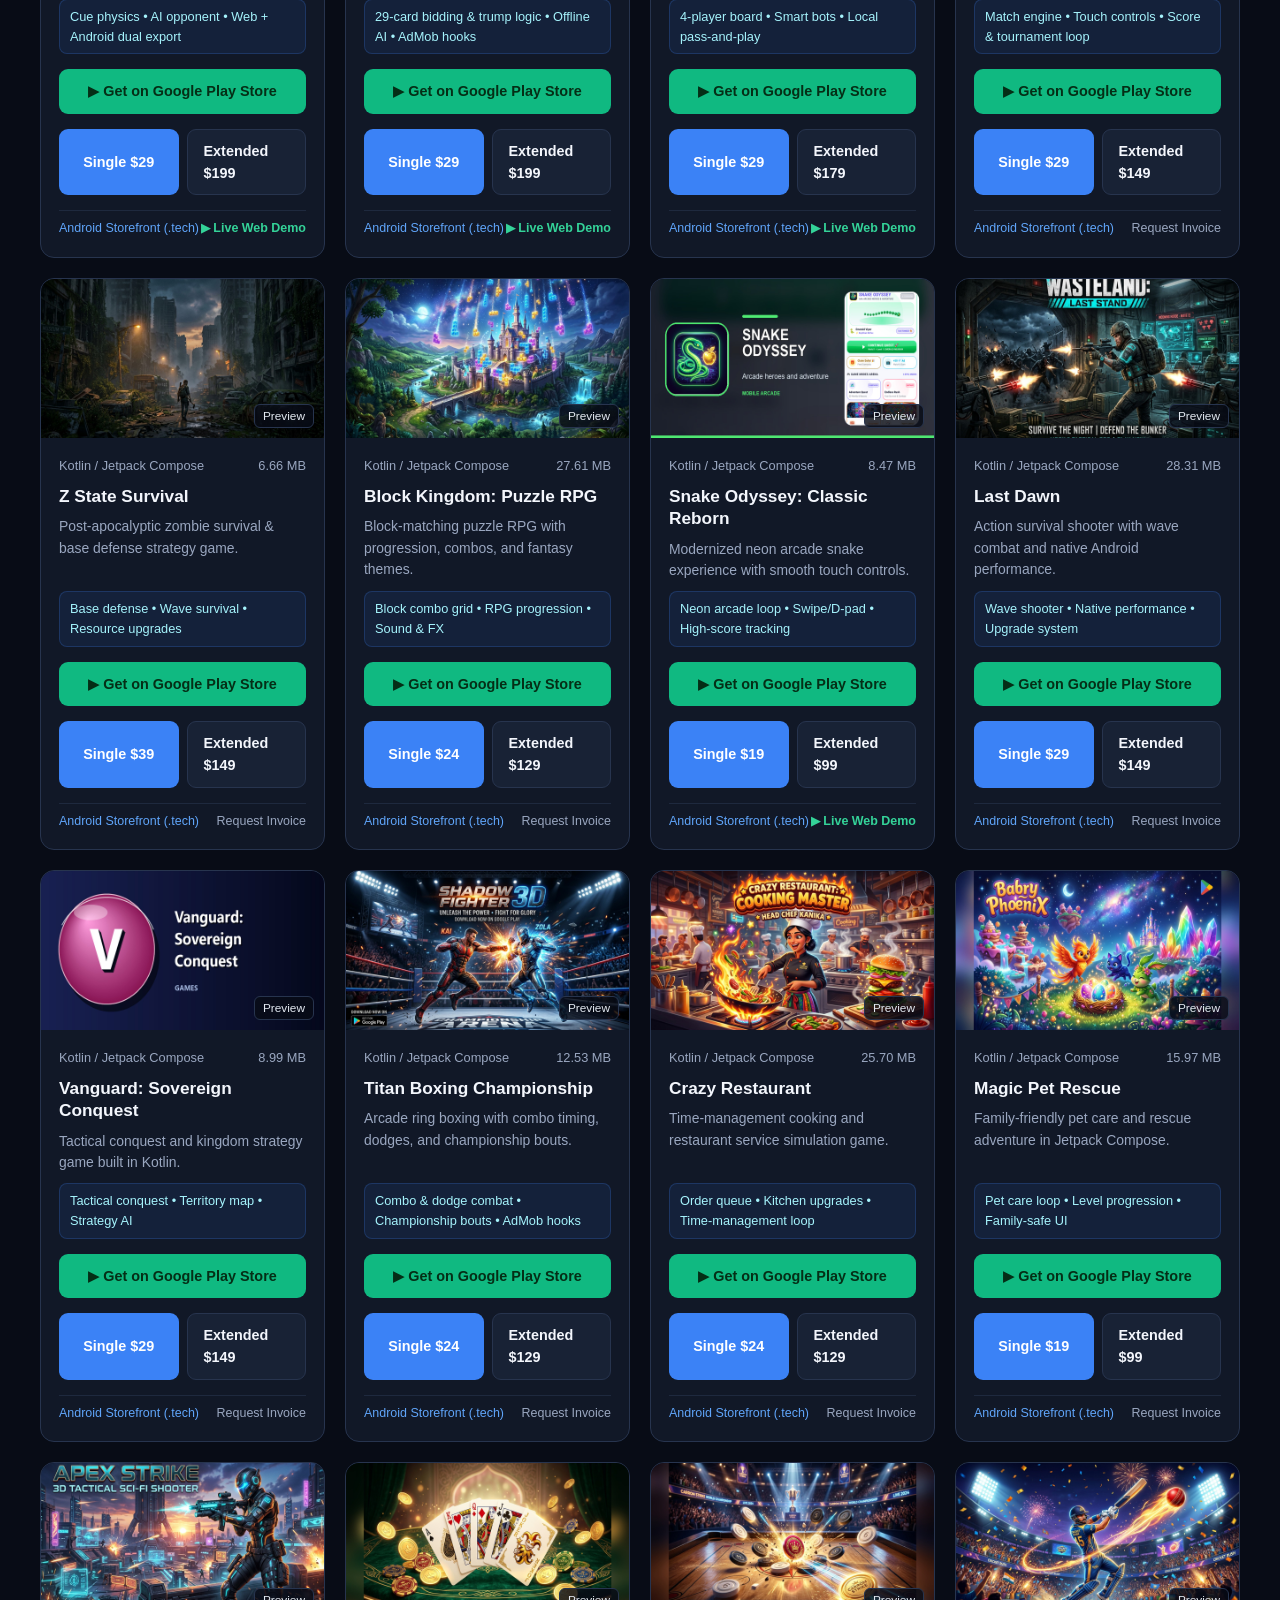
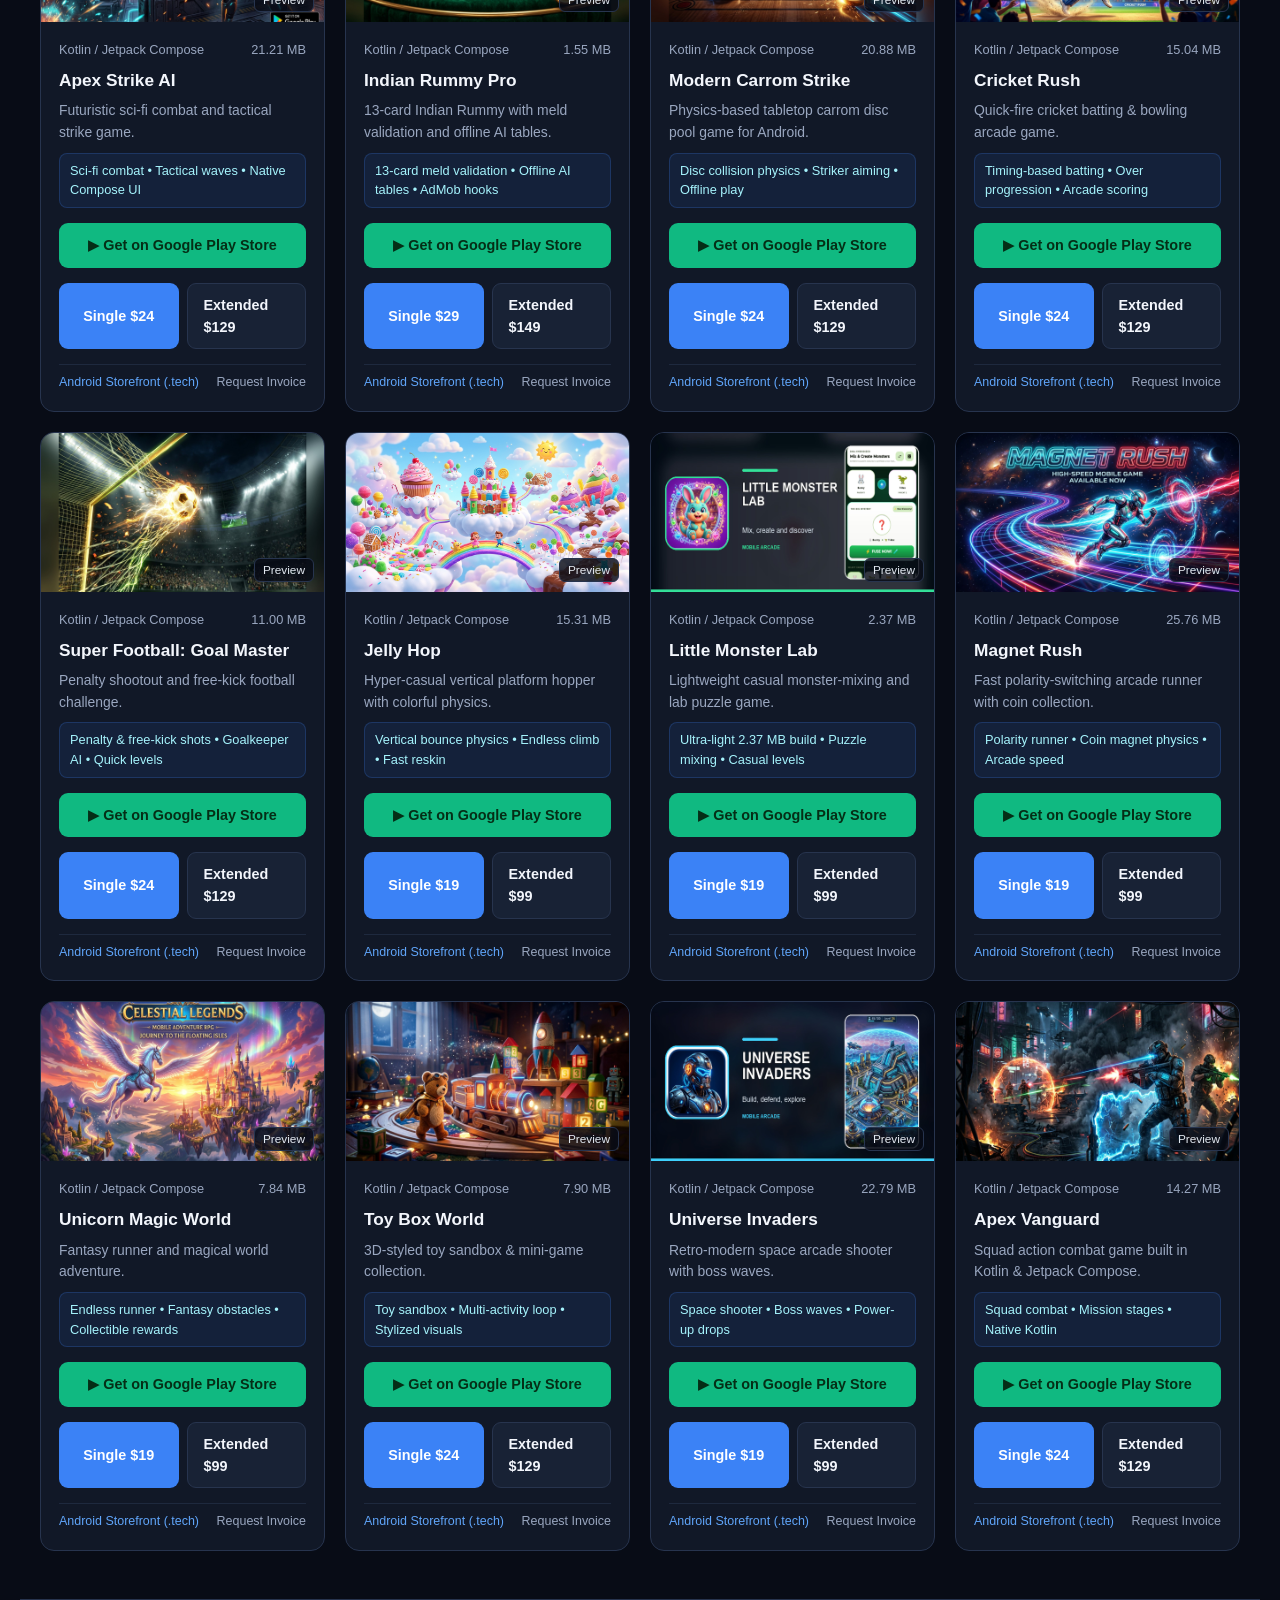
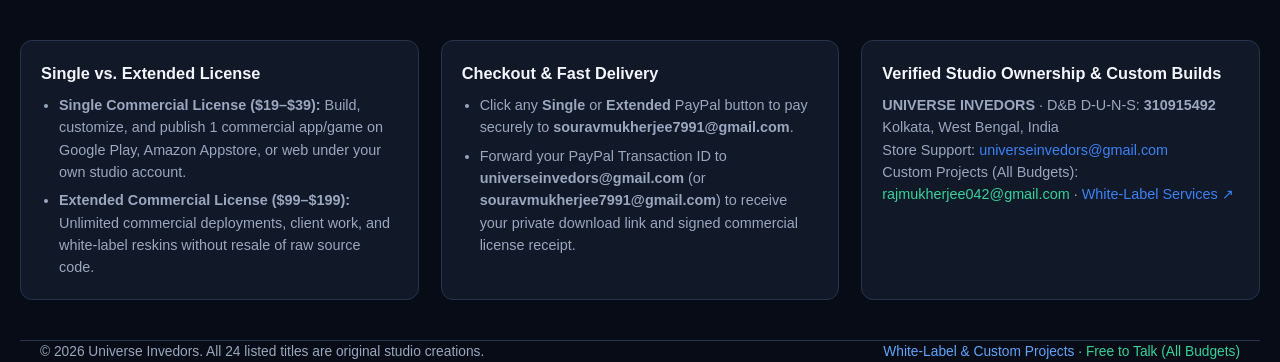
==== commit 7a6c4431: "feat(ux,seo): add flexible all-budget client CTA, complete OG/Twitter meta tags, and mobile/a11y upg" ====
--- a/index.html
+++ b/index.html
@@ -4,12 +4,18 @@
   <meta charset="UTF-8" />
   <meta name="viewport" content="width=device-width, initial-scale=1.0" />
   <title>Universe Invedors — Commercial Game Source Code &amp; Licensing Store</title>
-  <meta name="description" content="Buy sanitized, 100% original Android (Kotlin / Jetpack Compose) and HTML5 game source code, multi-game commercial bundles, and white-label licenses directly from Universe Invedors." />
+  <meta name="description" content="Buy sanitized, 100% original Android (Kotlin / Jetpack Compose) and HTML5 game source code, multi-game commercial bundles, and custom white-label services across all budgets from Universe Invedors." />
+  <meta name="theme-color" content="#080c16" />
   <meta property="og:title" content="Universe Invedors — 24 Original Android &amp; HTML5 Games (Commercial Source)" />
-  <meta property="og:description" content="Production-ready Kotlin/Jetpack Compose &amp; Web+Capacitor game source code, 10-game bundle ($99), and HTML5 playable builds." />
+  <meta property="og:description" content="Production-ready Kotlin/Jetpack Compose &amp; Web+Capacitor game source code, 10-game bundle ($99), HTML5 playable builds, and flexible custom projects across all budgets." />
+  <meta property="og:url" content="https://innnervision.github.io/universe-invedors-games-store/" />
+  <meta property="og:site_name" content="Universe Invedors" />
   <meta property="og:image" content="https://innnervision.github.io/universe-invedors-games-store/assets/showcase/hero-bundle-banner.jpg" />
   <meta property="og:type" content="website" />
   <meta name="twitter:card" content="summary_large_image" />
+  <meta name="twitter:title" content="Universe Invedors — 24 Original Android &amp; HTML5 Games (Commercial Source)" />
+  <meta name="twitter:description" content="Sanitized Kotlin/Jetpack Compose &amp; HTML5 game source code, 10-game bundle, and flexible white-label builds for all budgets." />
+  <meta name="twitter:image" content="https://innnervision.github.io/universe-invedors-games-store/assets/showcase/hero-bundle-banner.jpg" />
   <link rel="canonical" href="https://innnervision.github.io/universe-invedors-games-store/" />
   <script type="application/ld+json">
   {
@@ -80,6 +86,14 @@
       line-height: 1.55;
     }
     a { color: inherit; text-decoration: none; }
+    a:focus-visible, button:focus-visible, input:focus-visible, .shot-card:focus-visible {
+      outline: 2px solid var(--accent); outline-offset: 2px;
+    }
+    .skip-link {
+      position: absolute; left: -9999px; top: 8px; z-index: 100;
+      background: var(--accent); color: #fff; padding: 10px 16px; border-radius: 8px; font-weight: 700;
+    }
+    .skip-link:focus { left: 16px; }
     .container { max-width: 1240px; margin: 0 auto; padding: 0 20px; }
     header {
       border-bottom: 1px solid var(--border);
@@ -179,8 +193,31 @@
       padding: 9px 14px; border-radius: 9px; min-width: 240px; font-size: 0.92rem;
     }
     .catalog-grid {
-      display: grid; grid-template-columns: repeat(auto-fill, minmax(310px, 1fr));
+      display: grid; grid-template-columns: repeat(auto-fill, minmax(280px, 1fr));
       gap: 20px; padding-bottom: 48px;
+    }
+    .flexible-cta-banner {
+      background: linear-gradient(135deg, rgba(16,185,129,0.14), rgba(59,130,246,0.14));
+      border: 1px solid rgba(52,211,153,0.4);
+      border-radius: 16px;
+      padding: 22px 24px;
+      margin-bottom: 24px;
+      display: flex;
+      align-items: center;
+      justify-content: space-between;
+      gap: 18px;
+      flex-wrap: wrap;
+    }
+    .flexible-cta-copy { max-width: 680px; }
+    .flexible-cta-copy h3 { font-size: 1.15rem; color: #fff; margin-bottom: 6px; }
+    .flexible-cta-copy p { font-size: 0.92rem; color: #cbd5e1; margin: 0; }
+    .flexible-cta-actions { display: flex; gap: 10px; flex-wrap: wrap; }
+    @media (max-width: 600px) {
+      .nav { padding: 12px 0; gap: 10px; }
+      .nav-links { gap: 10px 14px; font-size: 0.85rem; }
+      .search-input { width: 100%; min-width: 0; }
+      .flexible-cta-banner { padding: 18px; }
+      .flexible-cta-actions, .flexible-cta-actions .btn { width: 100%; }
     }
     .card {
       background: var(--surface); border: 1px solid var(--border); border-radius: 14px;
@@ -224,17 +261,18 @@
   </style>
 </head>
 <body>
+  <a class="skip-link" href="#catalog">Skip to 24-Game Catalog</a>
   <header>
     <div class="container nav">
       <div class="brand">UNIVERSE <span>INVEDORS</span> · Game Store</div>
-      <nav class="nav-links">
+      <nav class="nav-links" aria-label="Primary navigation">
         <a href="#bundles">Bundles</a>
         <a href="#showcase">Visual Showcase</a>
         <a href="#catalog">24 Games</a>
         <a href="license.html">License Terms</a>
         <a href="privacy.html">Privacy &amp; Refunds</a>
         <a href="demo/8-ball-pool/" target="_blank" rel="noopener" style="color:#34d399;font-weight:700;">▶ Play Live HTML5 Demo</a>
-        <a href="#enterprise">White-Label &amp; AI Services</a>
+        <a href="https://universeinvedors.tech/white-label" target="_blank" rel="noopener" style="color:#60a5fa;font-weight:600;">White-Label &amp; Custom Builds</a>
         <a href="https://universeinvedors.tech/games-store" target="_blank" rel="noopener">Android Games (.tech)</a>
         <a href="https://universeinvedors.info/" target="_blank" rel="noopener">All Apps (.info)</a>
         <a href="https://universeinvedors.tech/" target="_blank" rel="noopener">Corporate Site (.tech)</a>
@@ -258,8 +296,12 @@
               Get 10-Game Bundle ($99)
             </a>
             <a class="btn btn-primary" href="demo/8-ball-pool/" target="_blank" rel="noopener">▶ Play 8-Ball Pool HTML5 Live Demo</a>
-            <a class="btn btn-outline" href="#enterprise">White-Label &amp; B2B Quotes</a>
-          </div>
+            <a class="btn btn-outline" href="https://universeinvedors.tech/white-label" target="_blank" rel="noopener">White-Label &amp; Custom Projects</a>
+            <a class="btn btn-outline" href="mailto:rajmukherjee042@gmail.com?subject=Custom%20Project%20Inquiry%20-%20Universe%20Invedors">Free to Talk — Email Us</a>
+          </div>
+          <p style="font-size:0.86rem;color:#cbd5e1;margin-top:12px;margin-bottom:0;">
+            💬 <strong>Free to talk</strong> — we welcome custom projects across all budgets, from small starter builds to enterprise systems.
+          </p>
         </div>
         <div class="hero-img-wrap">
           <img src="assets/showcase/hero-bundle-banner.jpg" alt="Universe Invedors Commercial Game Studio Bundle Showcase" />
@@ -346,6 +388,16 @@
       <h2>High-Impact B2B White-Label, Full-Catalog &amp; AI Engineering Packages</h2>
       <p>Turnkey commercial deliverables backed by 31 live Google Play products, verified D-U-N-S registration (310915492), and milestone-protected execution.</p>
     </div>
+    <div class="flexible-cta-banner" role="region" aria-label="Custom projects across all budgets">
+      <div class="flexible-cta-copy">
+        <h3>Have a Custom Idea or Specific Budget? Let&apos;s Talk — No Obligation.</h3>
+        <p>Free to talk — we welcome custom projects across all budgets, from small starter builds to enterprise systems. Whether you need a quick reskin, a custom indie MVP, or a full-scale white-label platform, we&apos;ll scope a clean plan together.</p>
+      </div>
+      <div class="flexible-cta-actions">
+        <a class="btn btn-green" href="https://universeinvedors.tech/white-label" target="_blank" rel="noopener">Explore White-Label Services →</a>
+        <a class="btn btn-outline" href="mailto:rajmukherjee042@gmail.com?subject=Custom%20Project%20Inquiry%20-%20Universe%20Invedors">Email rajmukherjee042@gmail.com</a>
+      </div>
+    </div>
     <div class="featured-grid" style="margin-bottom:24px;">
       <div class="featured-card">
         <div>
@@ -423,27 +475,27 @@
       <p>Click any image to inspect full-size visuals. Every project delivers clean source code, gameplay mechanics, and store-ready graphics.</p>
     </div>
     <div class="showcase-grid">
-      <div class="shot-card" onclick="openModal('assets/showcase/pool-gameplay-1.jpg', '8 Ball Pool Legends — Physics Billiards &amp; Cue Aiming')">
+      <div class="shot-card" role="button" tabindex="0" onclick="openModal('assets/showcase/pool-gameplay-1.jpg', '8 Ball Pool Legends — Physics Billiards &amp; Cue Aiming')" onkeydown="if(event.key==='Enter'||event.key===' '){event.preventDefault();openModal('assets/showcase/pool-gameplay-1.jpg', '8 Ball Pool Legends — Physics Billiards &amp; Cue Aiming');}">
         <img src="assets/showcase/pool-gameplay-1.jpg" alt="8 Ball Pool Legends Gameplay 1" loading="lazy" />
         <div class="shot-caption"><strong>8 Ball Pool Legends</strong><span>2D/3D Physics Engine • Web + Android Capacitor</span></div>
       </div>
-      <div class="shot-card" onclick="openModal('assets/showcase/z-state-survival-screen.png', 'Z State Survival — Base Defense &amp; Survival Strategy')">
+      <div class="shot-card" role="button" tabindex="0" onclick="openModal('assets/showcase/z-state-survival-screen.png', 'Z State Survival — Base Defense &amp; Survival Strategy')" onkeydown="if(event.key==='Enter'||event.key===' '){event.preventDefault();openModal('assets/showcase/z-state-survival-screen.png', 'Z State Survival — Base Defense &amp; Survival Strategy');}">
         <img src="assets/showcase/z-state-survival-screen.png" alt="Z State Survival Screen" loading="lazy" />
         <div class="shot-caption"><strong>Z State Survival</strong><span>Resource Loop • Strategy Combat • Jetpack Compose</span></div>
       </div>
-      <div class="shot-card" onclick="openModal('assets/showcase/ludo-grand-luxe-screen.png', 'Ludo Grand Luxe — Classic 4-Player Board &amp; AI Bots')">
+      <div class="shot-card" role="button" tabindex="0" onclick="openModal('assets/showcase/ludo-grand-luxe-screen.png', 'Ludo Grand Luxe — Classic 4-Player Board &amp; AI Bots')" onkeydown="if(event.key==='Enter'||event.key===' '){event.preventDefault();openModal('assets/showcase/ludo-grand-luxe-screen.png', 'Ludo Grand Luxe — Classic 4-Player Board &amp; AI Bots');}">
         <img src="assets/showcase/ludo-grand-luxe-screen.png" alt="Ludo Grand Luxe Screen" loading="lazy" />
         <div class="shot-caption"><strong>Ludo Grand Luxe</strong><span>Local Multiplayer • Smart AI • AdMob Hooks</span></div>
       </div>
-      <div class="shot-card" onclick="openModal('assets/showcase/29-cards_-elite-edition-screen.png', '29 Cards: Elite Edition — Trick-Taking Card Engine')">
+      <div class="shot-card" role="button" tabindex="0" onclick="openModal('assets/showcase/29-cards_-elite-edition-screen.png', '29 Cards: Elite Edition — Trick-Taking Card Engine')" onkeydown="if(event.key==='Enter'||event.key===' '){event.preventDefault();openModal('assets/showcase/29-cards_-elite-edition-screen.png', '29 Cards: Elite Edition — Trick-Taking Card Engine');}">
         <img src="assets/showcase/29-cards_-elite-edition-screen.png" alt="29 Cards Elite Edition Screen" loading="lazy" />
         <div class="shot-caption"><strong>29 Cards: Elite Edition</strong><span>Bidding &amp; Trump Rules • Offline AI Partners</span></div>
       </div>
-      <div class="shot-card" onclick="openModal('assets/showcase/block-kingdom-screen.jpg', 'Block Kingdom: Puzzle RPG — Combo Grid &amp; Progression')">
+      <div class="shot-card" role="button" tabindex="0" onclick="openModal('assets/showcase/block-kingdom-screen.jpg', 'Block Kingdom: Puzzle RPG — Combo Grid &amp; Progression')" onkeydown="if(event.key==='Enter'||event.key===' '){event.preventDefault();openModal('assets/showcase/block-kingdom-screen.jpg', 'Block Kingdom: Puzzle RPG — Combo Grid &amp; Progression');}">
         <img src="assets/showcase/block-kingdom-screen.jpg" alt="Block Kingdom Screen" loading="lazy" />
         <div class="shot-caption"><strong>Block Kingdom: Puzzle RPG</strong><span>Grid Puzzle + RPG Progression • Kotlin</span></div>
       </div>
-      <div class="shot-card" onclick="openModal('assets/showcase/pet-rescue-1.jpg', 'Magic Pet Rescue — Family-Friendly 3D Styled Adventure')">
+      <div class="shot-card" role="button" tabindex="0" onclick="openModal('assets/showcase/pet-rescue-1.jpg', 'Magic Pet Rescue — Family-Friendly 3D Styled Adventure')" onkeydown="if(event.key==='Enter'||event.key===' '){event.preventDefault();openModal('assets/showcase/pet-rescue-1.jpg', 'Magic Pet Rescue — Family-Friendly 3D Styled Adventure');}">
         <img src="assets/showcase/pet-rescue-1.jpg" alt="Magic Pet Rescue Showcase" loading="lazy" />
         <div class="shot-caption"><strong>Magic Pet Rescue</strong><span>Casual Progression • Clean Families-Safe Design</span></div>
       </div>
@@ -452,14 +504,14 @@
 
   <main class="container" id="catalog">
     <div class="controls">
-      <div class="filters" id="filters">
-        <button class="filter-btn active" data-cat="all">All 24 Games</button>
-        <button class="filter-btn" data-cat="card">Card &amp; Board</button>
-        <button class="filter-btn" data-cat="sports">Sports</button>
-        <button class="filter-btn" data-cat="action">Action &amp; Strategy</button>
-        <button class="filter-btn" data-cat="casual">Casual &amp; Puzzle</button>
-      </div>
-      <input id="search" class="search-input" type="search" placeholder="Search games (e.g. Pool, Rummy, Survival)..." />
+      <div class="filters" id="filters" role="group" aria-label="Filter games by category">
+        <button class="filter-btn active" type="button" data-cat="all" aria-pressed="true">All 24 Games</button>
+        <button class="filter-btn" type="button" data-cat="card" aria-pressed="false">Card &amp; Board</button>
+        <button class="filter-btn" type="button" data-cat="sports" aria-pressed="false">Sports</button>
+        <button class="filter-btn" type="button" data-cat="action" aria-pressed="false">Action &amp; Strategy</button>
+        <button class="filter-btn" type="button" data-cat="casual" aria-pressed="false">Casual &amp; Puzzle</button>
+      </div>
+      <input id="search" class="search-input" type="search" aria-label="Search games catalog" placeholder="Search games (e.g. Pool, Rummy, Survival)..." />
     </div>
 
     <div class="catalog-grid" id="grid"></div>
@@ -481,26 +533,27 @@
       </ul>
     </div>
     <div class="info-box">
-      <h3>Verified Studio Ownership</h3>
+      <h3>Verified Studio Ownership &amp; Custom Builds</h3>
       <p>
         <strong>UNIVERSE INVEDORS</strong> · D&amp;B D-U-N-S: <strong>310915492</strong><br />
         Kolkata, West Bengal, India<br />
-        Contact: <a href="mailto:universeinvedors@gmail.com" style="color:var(--accent);">universeinvedors@gmail.com</a>
+        Store Support: <a href="mailto:universeinvedors@gmail.com" style="color:var(--accent);">universeinvedors@gmail.com</a><br />
+        Custom Projects (All Budgets): <a href="mailto:rajmukherjee042@gmail.com" style="color:#34d399;">rajmukherjee042@gmail.com</a> · <a href="https://universeinvedors.tech/white-label" target="_blank" rel="noopener" style="color:var(--accent);">White-Label Services ↗</a>
       </p>
     </div>
   </section>
 
   <footer class="container">
     <span>© 2026 Universe Invedors. All 24 listed titles are original studio creations.</span>
-    <span>Payments processed via PayPal (souravmukherjee7991@gmail.com)</span>
+    <span><a href="https://universeinvedors.tech/white-label" target="_blank" rel="noopener" style="color:#60a5fa;">White-Label &amp; Custom Projects</a> · <a href="mailto:rajmukherjee042@gmail.com" style="color:#34d399;">Free to Talk (All Budgets)</a></span>
   </footer>
 
-  <div class="modal" id="modal" onclick="if(event.target===this) closeModal()">
+  <div class="modal" id="modal" role="dialog" aria-modal="true" aria-labelledby="modal-title" onclick="if(event.target===this) closeModal()">
     <div class="modal-box">
       <img id="modal-img" src="" alt="Preview" />
       <div class="modal-foot">
         <strong id="modal-title"></strong>
-        <button class="btn btn-outline" onclick="closeModal()">Close</button>
+        <button class="btn btn-outline" type="button" onclick="closeModal()">Close</button>
       </div>
     </div>
   </div>
@@ -573,11 +626,14 @@
     }
 
     function openModal(src, title) {
-      document.getElementById("modal-img").src = src;
+      const img = document.getElementById("modal-img");
+      img.src = src;
+      img.alt = title;
       document.getElementById("modal-title").textContent = title;
       document.getElementById("modal").classList.add("open");
     }
     function closeModal() { document.getElementById("modal").classList.remove("open"); }
+    document.addEventListener("keydown", (e) => { if (e.key === "Escape") closeModal(); });
 
     let currentCat = "all";
     const grid = document.getElementById("grid");
@@ -586,6 +642,19 @@
     function render() {
       const q = search.value.trim().toLowerCase();
       const filtered = GAMES.filter(g => (currentCat === "all" || g.cat === currentCat) && (!q || g.title.toLowerCase().includes(q) || g.desc.toLowerCase().includes(q) || g.provides.toLowerCase().includes(q)));
+      if (!filtered.length) {
+        grid.innerHTML = `
+          <div class="info-box" style="grid-column:1 / -1;text-align:center;padding:32px 20px;">
+            <h3>No matching games in the catalog</h3>
+            <p style="margin:8px auto 16px;max-width:540px;">Looking for a custom game or mechanic not listed here? Free to talk — we welcome custom projects across all budgets, from small starter builds to enterprise systems.</p>
+            <div style="display:flex;gap:10px;justify-content:center;flex-wrap:wrap;">
+              <a class="btn btn-green" href="https://universeinvedors.tech/white-label" target="_blank" rel="noopener">Explore White-Label &amp; Custom Builds</a>
+              <a class="btn btn-outline" href="mailto:rajmukherjee042@gmail.com?subject=Custom%20Game%20Inquiry">Email rajmukherjee042@gmail.com</a>
+            </div>
+          </div>
+        `;
+        return;
+      }
       grid.innerHTML = filtered.map(g => `
         <article class="card">
           <button class="card-img-btn" type="button" onclick="openModal('assets/covers/${g.cover}', '${g.title.replace(/'/g, "\\'")}')">
@@ -615,8 +684,12 @@
 
     document.getElementById("filters").addEventListener("click", (e) => {
       if (!e.target.matches(".filter-btn")) return;
-      document.querySelectorAll(".filter-btn").forEach(b => b.classList.remove("active"));
+      document.querySelectorAll(".filter-btn").forEach(b => {
+        b.classList.remove("active");
+        b.setAttribute("aria-pressed", "false");
+      });
       e.target.classList.add("active");
+      e.target.setAttribute("aria-pressed", "true");
       currentCat = e.target.dataset.cat;
       render();
     });
